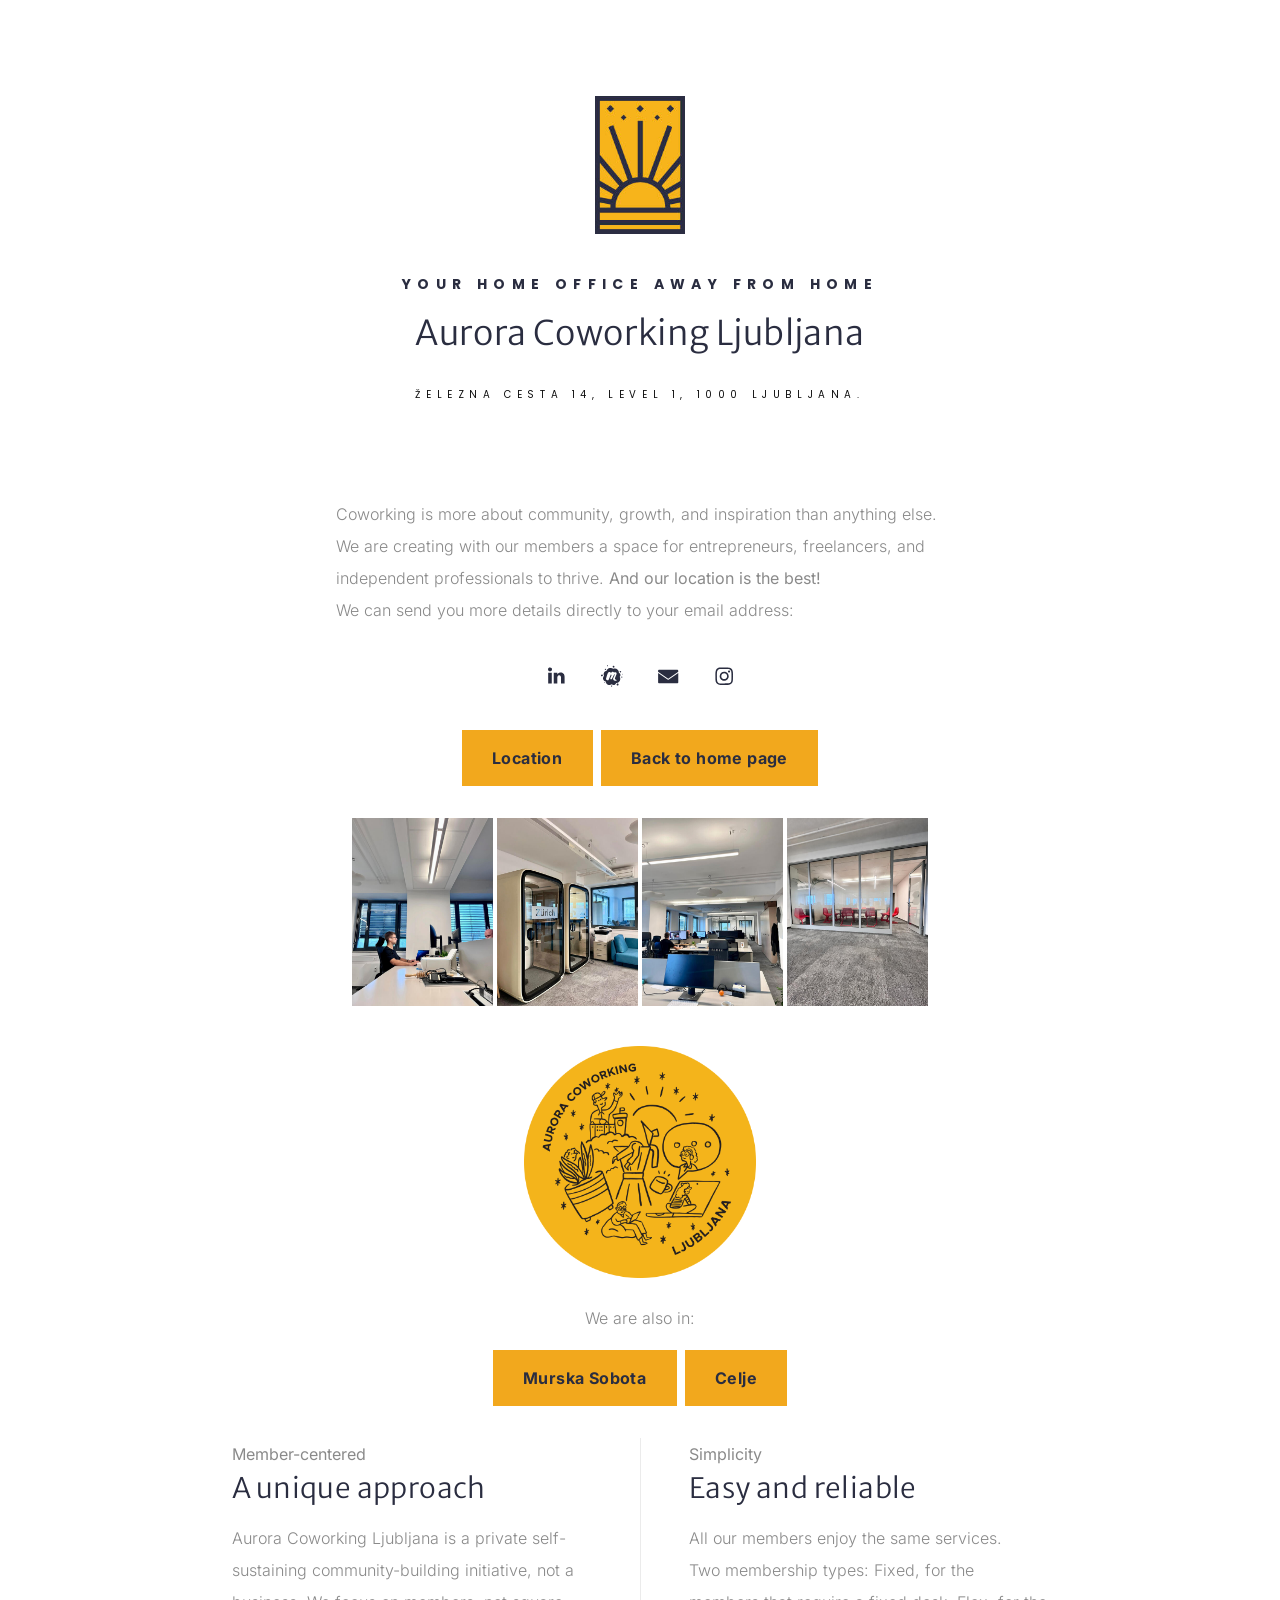
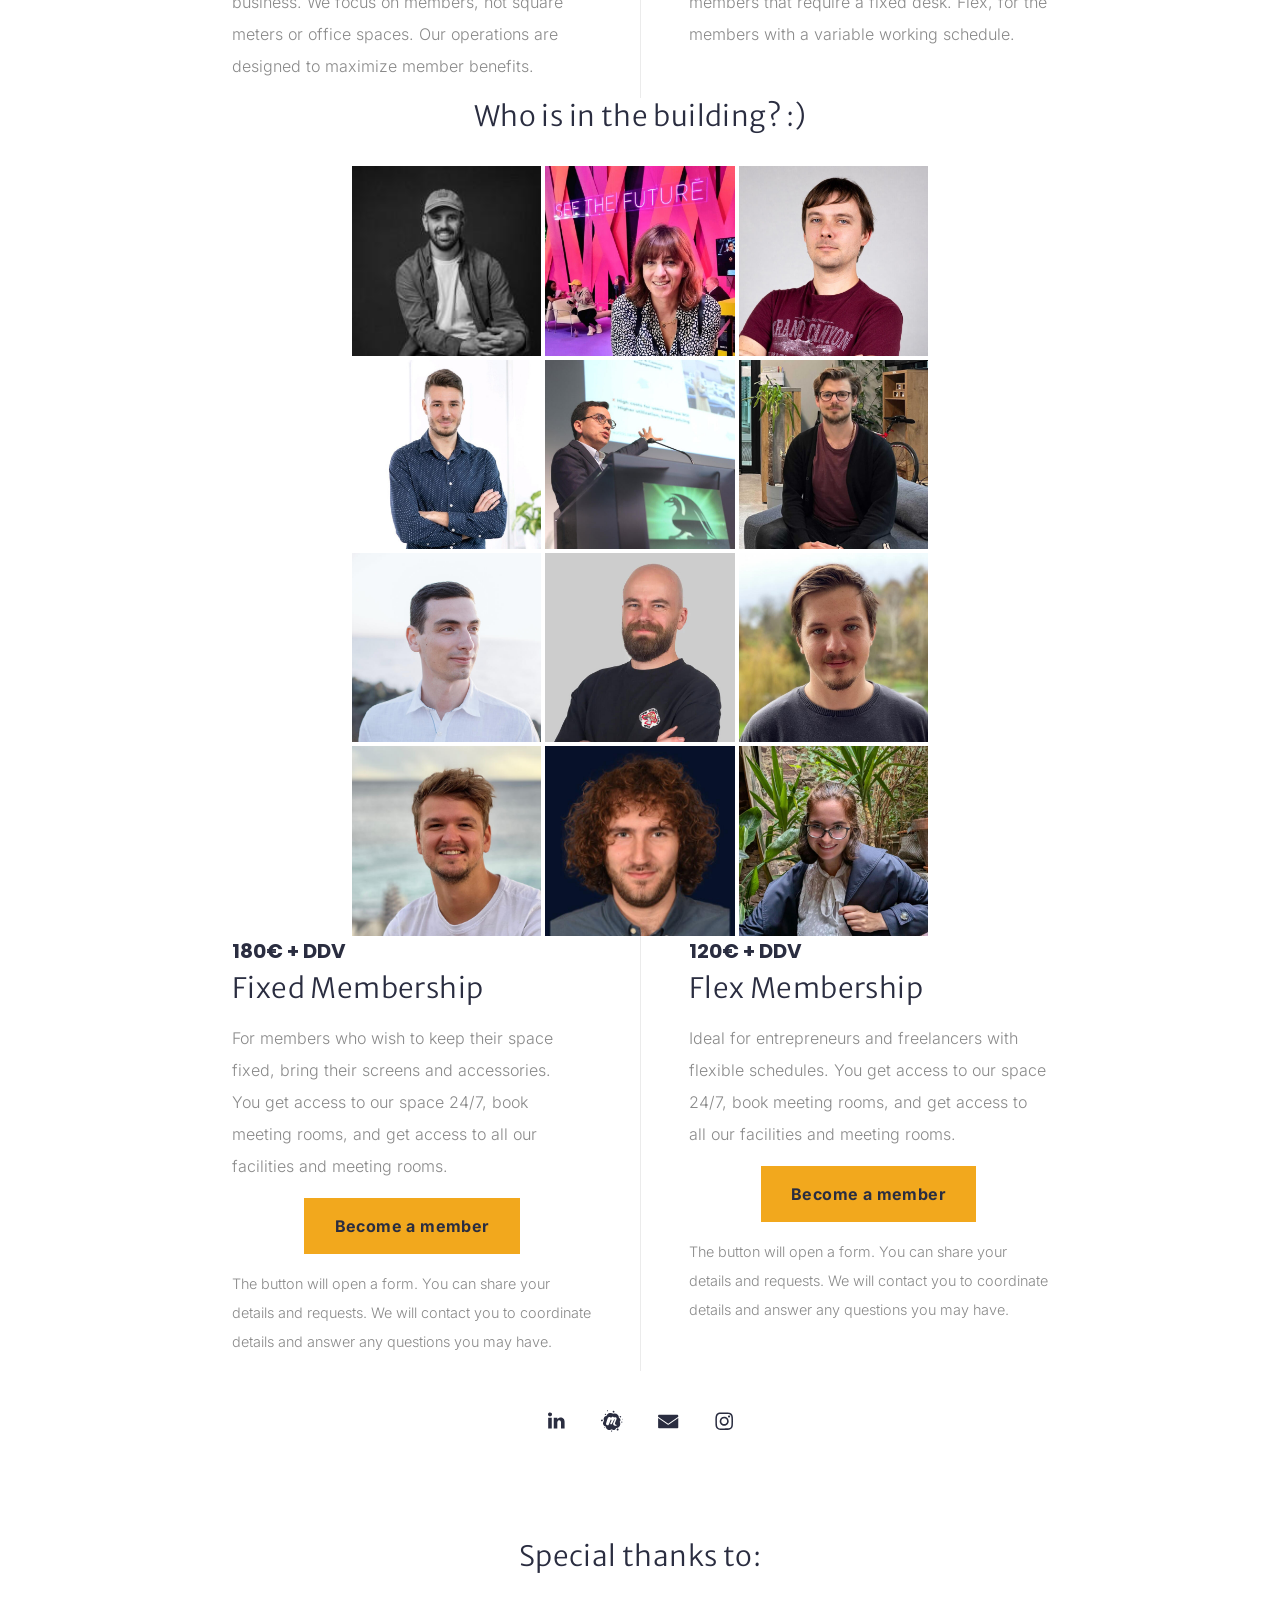
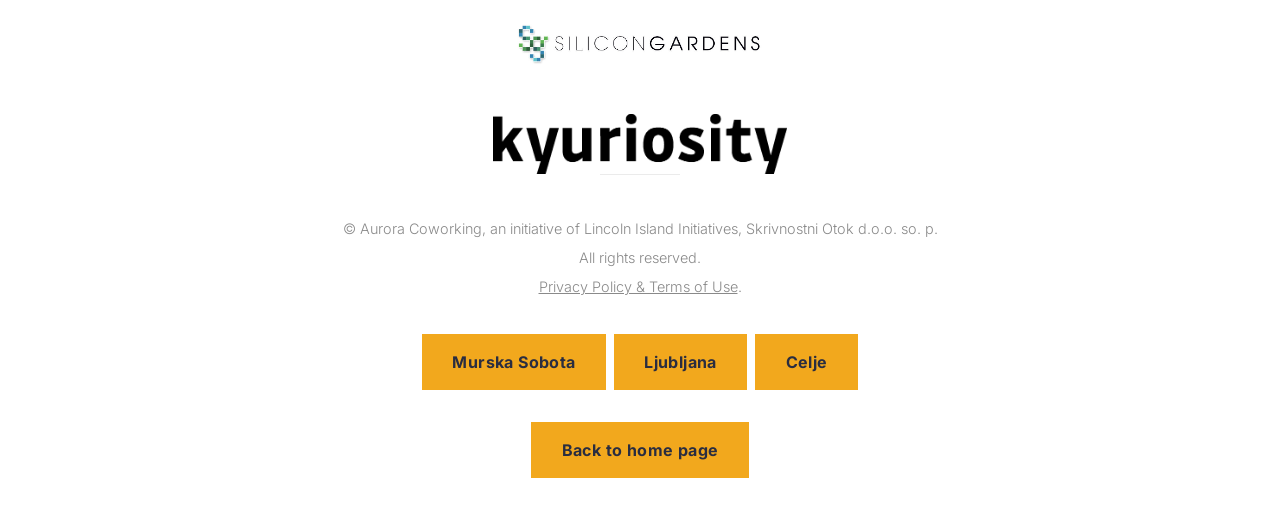
==== index.html @ 8564194c "Rebuild Aurora Coworking Ljubljana site from the Carrd export Plain HTML/CSS with self-hosted fonts " ====
<!DOCTYPE html>
<html lang="en">
<head>
<meta charset="utf-8">
<meta name="viewport" content="width=device-width,initial-scale=1">
<meta name="color-scheme" content="light only">
<title>Aurora Coworking Ljubljana</title>
<meta name="description" content="Aurora Coworking Ljubljana - Coworking Space in Ljubljana, Slovenia. Close to the bus and train stations.">
<link rel="canonical" href="https://lj.auroracoworking.com/">
<meta property="og:type" content="website">
<meta property="og:url" content="https://lj.auroracoworking.com/">
<meta property="og:title" content="Aurora Coworking Ljubljana">
<meta property="og:description" content="Coworking space in Ljubljana, Slovenia. Close to the bus and train stations.">
<meta property="og:image" content="https://lj.auroracoworking.com/assets/img/ljubljana-illustration.png">
<link rel="icon" href="/assets/img/aurora-logo.jpg">
<link rel="alternate" type="text/markdown" href="/index.md" title="This page as Markdown">
<link rel="preload" href="/assets/fonts/inter-latin-300-normal.woff2" as="font" type="font/woff2" crossorigin>
<link rel="stylesheet" href="/assets/style.css">
<script type="application/ld+json">
{
  "@context": "https://schema.org",
  "@type": "CoworkingSpace",
  "name": "Aurora Coworking Ljubljana",
  "url": "https://lj.auroracoworking.com/",
  "email": "info@auroracoworking.com",
  "image": "https://lj.auroracoworking.com/assets/img/space/space-3.jpg",
  "address": {
    "@type": "PostalAddress",
    "streetAddress": "Železna cesta 14, level 1",
    "postalCode": "1000",
    "addressLocality": "Ljubljana",
    "addressCountry": "SI"
  },
  "openingHours": "Mo-Su 00:00-23:59",
  "parentOrganization": { "@type": "Organization", "name": "Aurora Coworking", "url": "https://www.auroracoworking.com" },
  "sameAs": [
    "https://www.linkedin.com/company/98150111/",
    "https://www.meetup.com/aurora-coworking-ljubljana-events-4-incredipreneurs/",
    "https://www.instagram.com/auroracoworking"
  ]
}
</script>
<script>
  // The meeting-room calendars used to live at /#ljmeetingrooms on Carrd. Keep old links and QR codes working.
  if (location.hash.toLowerCase() === "#ljmeetingrooms") location.replace("/meeting-rooms/");
</script>
</head>
<body id="top">

<header class="hero wrap">
  <a href="https://www.auroracoworking.com"><img class="logo" src="/assets/img/aurora-logo.jpg" alt="Aurora Coworking Logo" width="140" height="215"></a>
  <p class="eyebrow">Your home office away from home</p>
  <h1>Aurora Coworking Ljubljana</h1>
  <p class="address"><a href="https://maps.app.goo.gl/CS66RaU6LTbjLimk7">Železna cesta 14, level 1, 1000 Ljubljana.</a></p>
</header>

<main>

  <section class="wrap" style="padding-top:2rem">
    <div class="narrow">
      <p>Coworking is more about community, growth, and inspiration than anything else. We are creating with our members a space for entrepreneurs, freelancers, and independent professionals to thrive. <strong style="font-weight:400">And our location is the best!</strong><br>
      We can send you more details directly to your email address:</p>
    </div>
    <ul class="social" aria-label="Contact and social">
      <li><a href="https://www.linkedin.com/company/98150111/"><svg aria-hidden="true"><use href="/assets/icons.svg#linkedin"/></svg><span class="sr">LinkedIn</span></a></li>
      <li><a href="https://www.meetup.com/aurora-coworking-ljubljana-events-4-incredipreneurs/"><svg aria-hidden="true"><use href="/assets/icons.svg#meetup"/></svg><span class="sr">Meetup</span></a></li>
      <li><a href="mailto:info@auroracoworking.com"><svg aria-hidden="true"><use href="/assets/icons.svg#email"/></svg><span class="sr">Email</span></a></li>
      <li><a href="https://www.instagram.com/auroracoworking"><svg aria-hidden="true"><use href="/assets/icons.svg#instagram"/></svg><span class="sr">Instagram</span></a></li>
    </ul>
    <ul class="buttons">
      <li><a class="btn" href="https://maps.app.goo.gl/CS66RaU6LTbjLimk7">Location</a></li>
      <li><a class="btn" href="https://www.auroracoworking.com">Back to home page</a></li>
    </ul>
  </section>

  <section class="wrap center" aria-label="The space">
    <div class="space">
      <img src="/assets/img/space/space-1.jpg" alt="Aurora Coworking Ljubljana" width="540" height="720" loading="lazy">
      <img src="/assets/img/space/space-2.jpg" alt="Aurora Coworking Ljubljana" width="540" height="720" loading="lazy">
      <img src="/assets/img/space/space-3.jpg" alt="Aurora Coworking Ljubljana" width="540" height="720" loading="lazy">
      <img src="/assets/img/space/space-4.jpg" alt="Aurora Coworking Ljubljana" width="540" height="720" loading="lazy">
    </div>
    <img class="illustration" src="/assets/img/ljubljana-illustration.png" alt="Great illustration by Marko from Shape Labs." width="768" height="768" loading="lazy">
    <p style="margin-top:1.5rem">We are also in:</p>
    <ul class="buttons" style="margin-top:.5rem">
      <li><a class="btn" href="https://ms.auroracoworking.com">Murska Sobota</a></li>
      <li><a class="btn" href="https://ce.auroracoworking.com">Celje</a></li>
    </ul>
  </section>

  <section class="wrap">
    <div class="split">
      <div>
        <p class="kicker">Member-centered</p>
        <h2>A unique approach</h2>
        <p>Aurora Coworking Ljubljana is a private self-sustaining community-building initiative, not a business. We focus on members, not square meters or office spaces. Our operations are designed to maximize member benefits.</p>
      </div>
      <div>
        <p class="kicker">Simplicity</p>
        <h2>Easy and reliable</h2>
        <p>All our members enjoy the same services.<br>
        Two membership types: Fixed, for the members that require a fixed desk. Flex, for the members with a variable working schedule.</p>
      </div>
    </div>
  </section>

  <section class="wrap center" id="members">
    <h2>Who is in the building? :)</h2>
    <ul class="members">
      <li><a href="https://www.linkedin.com/in/markobalazic/"><img src="/assets/img/members/marko-balazic.jpg" alt="Marko Balažic" loading="lazy"><span>Marko Balažic</span></a></li>
      <li><a href="https://www.linkedin.com/in/zorica-velkovska-33494863/"><img src="/assets/img/members/zorica-velkovska.jpg" alt="Zorica Velkovska" loading="lazy"><span>Zorica Velkovska</span></a></li>
      <li><a href="https://www.linkedin.com/in/bostjan-cigan/"><img src="/assets/img/members/bostjan-cigan.jpg" alt="Boštjan Cigan" loading="lazy"><span>Boštjan Cigan</span></a></li>
      <li><a href="https://www.linkedin.com/in/jan-pristovnik-305342186/"><img src="/assets/img/members/jan-pristovnik.jpg" alt="Jan Pristovnik" loading="lazy"><span>Jan Pristovnik</span></a></li>
      <li><a href="https://www.linkedin.com/in/mauriciosardi/"><img src="/assets/img/members/mauricio-sardi.jpg" alt="Mauricio Sardi" loading="lazy"><span>Mauricio Sardi</span></a></li>
      <li><a href="https://www.linkedin.com/in/manuel-wedra-330a28b9/"><img src="/assets/img/members/manuel-wedra.jpg" alt="Manuel Wedra" loading="lazy"><span>Manuel Wedra</span></a></li>
      <li><a href="https://specialtykava.si/"><img src="/assets/img/members/andrew-stetsenko.jpg" alt="Andrew Stetsenko" loading="lazy"><span>Andrew Stetsenko</span></a></li>
      <li><a href="https://www.linkedin.com/in/jani-nedeljko/"><img src="/assets/img/members/jani-nedeljko.jpg" alt="Jani Nedeljko" loading="lazy"><span>Jani Nedeljko</span></a></li>
      <li><a href="https://otiv.dev/"><img src="/assets/img/members/vito-meznaric.jpg" alt="Vito Meznaric" loading="lazy"><span>Vito Meznaric</span></a></li>
      <li><a href="https://www.linkedin.com/in/rok-susnik/"><img src="/assets/img/members/rok-susnik.jpg" alt="Rok Sušnik" loading="lazy"><span>Rok Sušnik</span></a></li>
      <li><a href="https://www.linkedin.com/in/daniloprelevikj/"><img src="/assets/img/members/danilo-prelevikj.jpg" alt="Danilo Prelevikj" loading="lazy"><span>Danilo Prelevikj</span></a></li>
      <li><a href="https://www.linkedin.com/in/maria-eltsova/"><img src="/assets/img/members/maria-eltsova.jpg" alt="Maria Eltsova" loading="lazy"><span>Maria Eltsova</span></a></li>
    </ul>
  </section>

  <section class="wrap" id="membership">
    <div class="split">
      <div>
        <p class="price">180€ + DDV</p>
        <h2>Fixed Membership</h2>
        <p>For members who wish to keep their space fixed, bring their screens and accessories.<br>
        You get access to our space 24/7, book meeting rooms, and get access to all our facilities and meeting rooms.</p>
        <p class="center"><a class="btn" href="https://forms.office.com/e/ndv7CxrEqY">Become a member</a></p>
        <p class="note">The button will open a form. You can share your details and requests. We will contact you to coordinate details and answer any questions you may have.</p>
      </div>
      <div>
        <p class="price">120€ + DDV</p>
        <h2>Flex Membership</h2>
        <p>Ideal for entrepreneurs and freelancers with flexible schedules. You get access to our space 24/7, book meeting rooms, and get access to all our facilities and meeting rooms.</p>
        <p class="center"><a class="btn" href="https://forms.office.com/e/ndv7CxrEqY">Become a member</a></p>
        <p class="note">The button will open a form. You can share your details and requests. We will contact you to coordinate details and answer any questions you may have.</p>
      </div>
    </div>
    <ul class="social" aria-label="Contact and social">
      <li><a href="https://www.linkedin.com/company/98150111/"><svg aria-hidden="true"><use href="/assets/icons.svg#linkedin"/></svg><span class="sr">LinkedIn</span></a></li>
      <li><a href="https://www.meetup.com/aurora-coworking-ljubljana-events-4-incredipreneurs/"><svg aria-hidden="true"><use href="/assets/icons.svg#meetup"/></svg><span class="sr">Meetup</span></a></li>
      <li><a href="mailto:info@auroracoworking.com"><svg aria-hidden="true"><use href="/assets/icons.svg#email"/></svg><span class="sr">Email</span></a></li>
      <li><a href="https://www.instagram.com/auroracoworking"><svg aria-hidden="true"><use href="/assets/icons.svg#instagram"/></svg><span class="sr">Instagram</span></a></li>
    </ul>
  </section>

  <section class="wrap center" style="padding-top:6rem">
    <h2>Special thanks to:</h2>
    <div class="partners" style="margin-top:2.5rem">
      <a href="https://silicongardens.com" title="SiliconGardens"><img src="/assets/img/partners/silicongardens.jpg" alt="SIliconGardens - Aurora Coworking Ljubljana" width="1003" height="227" loading="lazy"></a>
      <a href="https://kyuriosity.com" title="Kyuriosity Ventures"><img src="/assets/img/partners/kyuriosity.png" alt="Kyuriosity Ventures - Aurora Coworking Ljubljana" width="1360" height="277" loading="lazy"></a>
    </div>
  </section>

</main>

<footer class="wrap">
  <hr>
  <p class="narrow">© Aurora Coworking, an initiative of Lincoln Island Initiatives, Skrivnostni Otok d.o.o. so. p. All rights reserved.<br>
  <a href="https://lincolnisland.com/#terms">Privacy Policy &amp; Terms of Use</a>.</p>
  <ul class="buttons">
    <li><a class="btn" href="https://ms.auroracoworking.com">Murska Sobota</a></li>
    <li><a class="btn" href="https://lj.auroracoworking.com">Ljubljana</a></li>
    <li><a class="btn" href="https://ce.auroracoworking.com">Celje</a></li>
  </ul>
  <ul class="buttons" style="margin-top:0">
    <li><a class="btn" href="https://www.auroracoworking.com">Back to home page</a></li>
  </ul>
</footer>

</body>
</html>
---- assets/style.css ----
/* Aurora Coworking Ljubljana
   Plain CSS, no build step. Colours and fonts carried over from the Carrd version. */

@font-face { font-family: "Inter"; font-weight: 300; font-display: swap; src: url("fonts/inter-latin-300-normal.woff2") format("woff2"); unicode-range: U+0000-00FF, U+0131, U+0152-0153, U+02BB-02BC, U+02C6, U+02DA, U+02DC, U+2000-206F, U+20AC, U+2122, U+2191, U+2193, U+2212, U+2215, U+FEFF, U+FFFD; }
@font-face { font-family: "Inter"; font-weight: 300; font-display: swap; src: url("fonts/inter-latin-ext-300-normal.woff2") format("woff2"); unicode-range: U+0100-02AF, U+0304, U+0308, U+0329, U+1E00-1E9F, U+1EF2-1EFF, U+2020, U+20A0-20AB, U+20AD-20C0, U+2113, U+2C60-2C7F, U+A720-A7FF; }
@font-face { font-family: "Inter"; font-weight: 400; font-display: swap; src: url("fonts/inter-latin-400-normal.woff2") format("woff2"); unicode-range: U+0000-00FF, U+0131, U+0152-0153, U+02BB-02BC, U+02C6, U+02DA, U+02DC, U+2000-206F, U+20AC, U+2122, U+2191, U+2193, U+2212, U+2215, U+FEFF, U+FFFD; }
@font-face { font-family: "Inter"; font-weight: 400; font-display: swap; src: url("fonts/inter-latin-ext-400-normal.woff2") format("woff2"); unicode-range: U+0100-02AF, U+0304, U+0308, U+0329, U+1E00-1E9F, U+1EF2-1EFF, U+2020, U+20A0-20AB, U+20AD-20C0, U+2113, U+2C60-2C7F, U+A720-A7FF; }
@font-face { font-family: "Inter"; font-weight: 700; font-display: swap; src: url("fonts/inter-latin-700-normal.woff2") format("woff2"); unicode-range: U+0000-00FF, U+0131, U+0152-0153, U+02BB-02BC, U+02C6, U+02DA, U+02DC, U+2000-206F, U+20AC, U+2122, U+2191, U+2193, U+2212, U+2215, U+FEFF, U+FFFD; }
@font-face { font-family: "Inter"; font-weight: 700; font-display: swap; src: url("fonts/inter-latin-ext-700-normal.woff2") format("woff2"); unicode-range: U+0100-02AF, U+0304, U+0308, U+0329, U+1E00-1E9F, U+1EF2-1EFF, U+2020, U+20A0-20AB, U+20AD-20C0, U+2113, U+2C60-2C7F, U+A720-A7FF; }
@font-face { font-family: "Poppins"; font-weight: 400; font-display: swap; src: url("fonts/poppins-latin-400-normal.woff2") format("woff2"); unicode-range: U+0000-00FF, U+0131, U+0152-0153, U+02BB-02BC, U+02C6, U+02DA, U+02DC, U+2000-206F, U+20AC, U+2122, U+2191, U+2193, U+2212, U+2215, U+FEFF, U+FFFD; }
@font-face { font-family: "Poppins"; font-weight: 400; font-display: swap; src: url("fonts/poppins-latin-ext-400-normal.woff2") format("woff2"); unicode-range: U+0100-02AF, U+0304, U+0308, U+0329, U+1E00-1E9F, U+1EF2-1EFF, U+2020, U+20A0-20AB, U+20AD-20C0, U+2113, U+2C60-2C7F, U+A720-A7FF; }
@font-face { font-family: "Poppins"; font-weight: 700; font-display: swap; src: url("fonts/poppins-latin-700-normal.woff2") format("woff2"); unicode-range: U+0000-00FF, U+0131, U+0152-0153, U+02BB-02BC, U+02C6, U+02DA, U+02DC, U+2000-206F, U+20AC, U+2122, U+2191, U+2193, U+2212, U+2215, U+FEFF, U+FFFD; }
@font-face { font-family: "Poppins"; font-weight: 700; font-display: swap; src: url("fonts/poppins-latin-ext-700-normal.woff2") format("woff2"); unicode-range: U+0100-02AF, U+0304, U+0308, U+0329, U+1E00-1E9F, U+1EF2-1EFF, U+2020, U+20A0-20AB, U+20AD-20C0, U+2113, U+2C60-2C7F, U+A720-A7FF; }
@font-face { font-family: "Merriweather Sans"; font-weight: 300; font-display: swap; src: url("fonts/merriweather-sans-latin-300-normal.woff2") format("woff2"); unicode-range: U+0000-00FF, U+0131, U+0152-0153, U+02BB-02BC, U+02C6, U+02DA, U+02DC, U+2000-206F, U+20AC, U+2122, U+2191, U+2193, U+2212, U+2215, U+FEFF, U+FFFD; }
@font-face { font-family: "Merriweather Sans"; font-weight: 300; font-display: swap; src: url("fonts/merriweather-sans-latin-ext-300-normal.woff2") format("woff2"); unicode-range: U+0100-02AF, U+0304, U+0308, U+0329, U+1E00-1E9F, U+1EF2-1EFF, U+2020, U+20A0-20AB, U+20AD-20C0, U+2113, U+2C60-2C7F, U+A720-A7FF; }

:root {
  --ink: #2A2D40;      /* navy from the logo: headings, button text */
  --gold: #F2A81D;     /* Aurora yellow: buttons */
  --muted: #8A8A8A;    /* body text (Carrd used #A1A1A1; slightly darker for readability) */
  --line: #EBEBEB;
  --bg: #FFFFFF;
  --wrap: 60rem;
  color-scheme: light only;
}

*, *::before, *::after { box-sizing: border-box; }
html { scroll-behavior: smooth; }
body {
  margin: 0;
  background: var(--bg);
  color: var(--muted);
  font: 300 1rem/2 "Inter", system-ui, sans-serif;
  -webkit-text-size-adjust: none;
}
img { max-width: 100%; height: auto; display: block; }
a { color: inherit; }

.wrap { max-width: var(--wrap); margin: 0 auto; padding: 0 1.5rem; }
.narrow { max-width: 38rem; margin-left: auto; margin-right: auto; }
.center { text-align: center; }
section { padding: 4.5rem 0; }

/* Type */
.eyebrow {
  font: 700 0.875rem/1.5 "Poppins", sans-serif;
  letter-spacing: 0.4rem;
  text-transform: uppercase;
  color: var(--ink);
  margin: 2.5rem 0 1rem;
}
.kicker { font-weight: 400; color: var(--muted); margin: 0; }
h1, h2 {
  font-family: "Merriweather Sans", sans-serif;
  font-weight: 300;
  letter-spacing: 0.025rem;
  color: var(--ink);
  line-height: 1.3;
  margin: 0 0 1rem;
}
h1 { font-size: 2.125rem; }
h2 { font-size: 1.75rem; }
.address {
  font: 400 0.625rem/1.5 "Poppins", sans-serif;
  letter-spacing: 0.35rem;
  text-transform: uppercase;
  color: #0D0D0D;
  margin: 2rem 0 0;
}
.address a { text-decoration: none; }
.price { font: 700 1.25rem/1.5 "Poppins", sans-serif; color: var(--ink); margin: 0 0 .25rem; }
.note { font-size: .9rem; }

/* Header */
.hero { padding: 6rem 0 3rem; text-align: center; }
.logo { width: 90px; margin: 0 auto; }

/* Buttons */
.buttons { display: flex; flex-wrap: wrap; gap: .5rem; justify-content: center; list-style: none; padding: 0; margin: 2rem 0; }
.btn {
  display: inline-block;
  background: var(--gold);
  color: var(--ink);
  font: 700 1rem/1 "Inter", sans-serif;
  letter-spacing: 0.025rem;
  text-decoration: none;
  padding: 1.25rem 1.9rem;
  transition: filter .15s;
}
.btn:hover, .btn:focus-visible { filter: brightness(1.08); }

/* Icon links (LinkedIn, Meetup, email, Instagram) */
.social { display: flex; gap: 1.25rem; justify-content: center; list-style: none; padding: 0; margin: 2rem 0 0; }
.social a { display: inline-flex; width: 2.25rem; height: 2.25rem; align-items: center; justify-content: center; color: var(--ink); }
.social svg { width: 1.4rem; height: 1.4rem; fill: currentColor; }
.sr { position: absolute; width: 1px; height: 1px; overflow: hidden; clip: rect(0 0 0 0); white-space: nowrap; }

/* Galleries */
.space { display: grid; grid-template-columns: repeat(4, 1fr); gap: 4px; max-width: 36rem; margin: 0 auto; }
.space img { aspect-ratio: 3 / 4; object-fit: cover; width: 100%; }
.illustration { width: 232px; margin: 2.5rem auto 0; }

.members { display: grid; grid-template-columns: repeat(3, 1fr); gap: 4px; max-width: 36rem; margin: 2rem auto 0; list-style: none; padding: 0; }
.members a { display: block; position: relative; text-decoration: none; }
.members img { aspect-ratio: 1; object-fit: cover; width: 100%; }
.members span {
  position: absolute; left: 0; right: 0; bottom: 0;
  background: rgba(42, 45, 64, .8); color: #fff;
  font-size: .75rem; line-height: 1.4; padding: .4rem .6rem;
  opacity: 0; transition: opacity .15s;
}
.members a:hover span, .members a:focus-visible span { opacity: 1; }
@media (hover: none) { .members span { opacity: 1; } }

/* Two-column blocks with a divider, as on the Carrd page */
.split { display: grid; grid-template-columns: 1fr 1fr; }
.split > div { padding: 0 3rem; }
.split > div + div { border-left: 1px solid var(--line); }

.partners { display: grid; gap: 2.5rem; justify-items: center; }
.partners img { max-height: 60px; width: auto; }

/* Meeting rooms page */
.rooms-nav { font-size: .95rem; }
.room { padding: 3rem 0; border-top: 1px solid var(--line); }
.room iframe { width: 100%; height: 600px; border: 1px solid var(--line); }

/* Footer */
footer { padding: 3rem 0 4rem; text-align: center; font-size: .9rem; }
footer hr { width: 5rem; border: 0; border-top: 1px solid var(--line); margin: 0 auto 2.5rem; }

@media (max-width: 720px) {
  section { padding: 3rem 0; }
  .split { grid-template-columns: 1fr; gap: 2.5rem; }
  .split > div { padding: 0; }
  .split > div + div { border-left: 0; border-top: 1px solid var(--line); padding-top: 2.5rem; }
  .space { grid-template-columns: repeat(2, 1fr); }
  .eyebrow { letter-spacing: 0.25rem; }
}
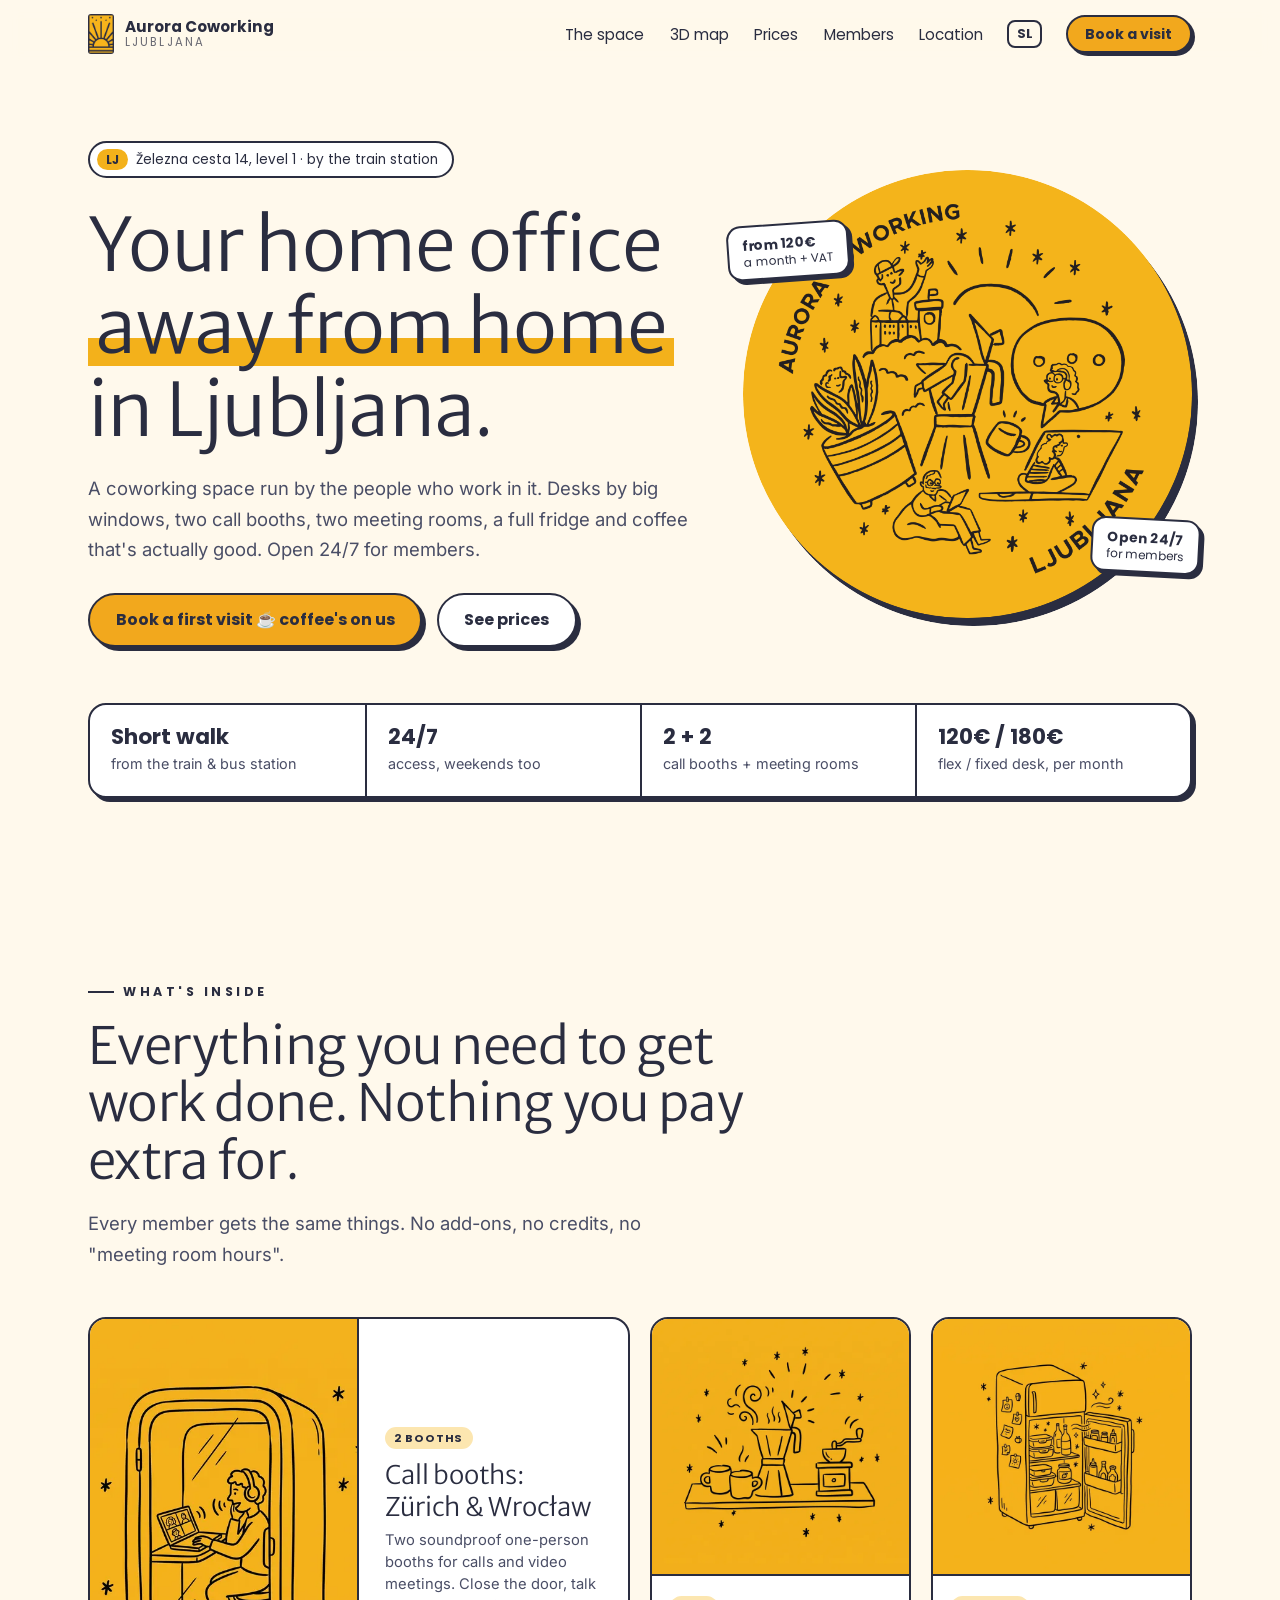
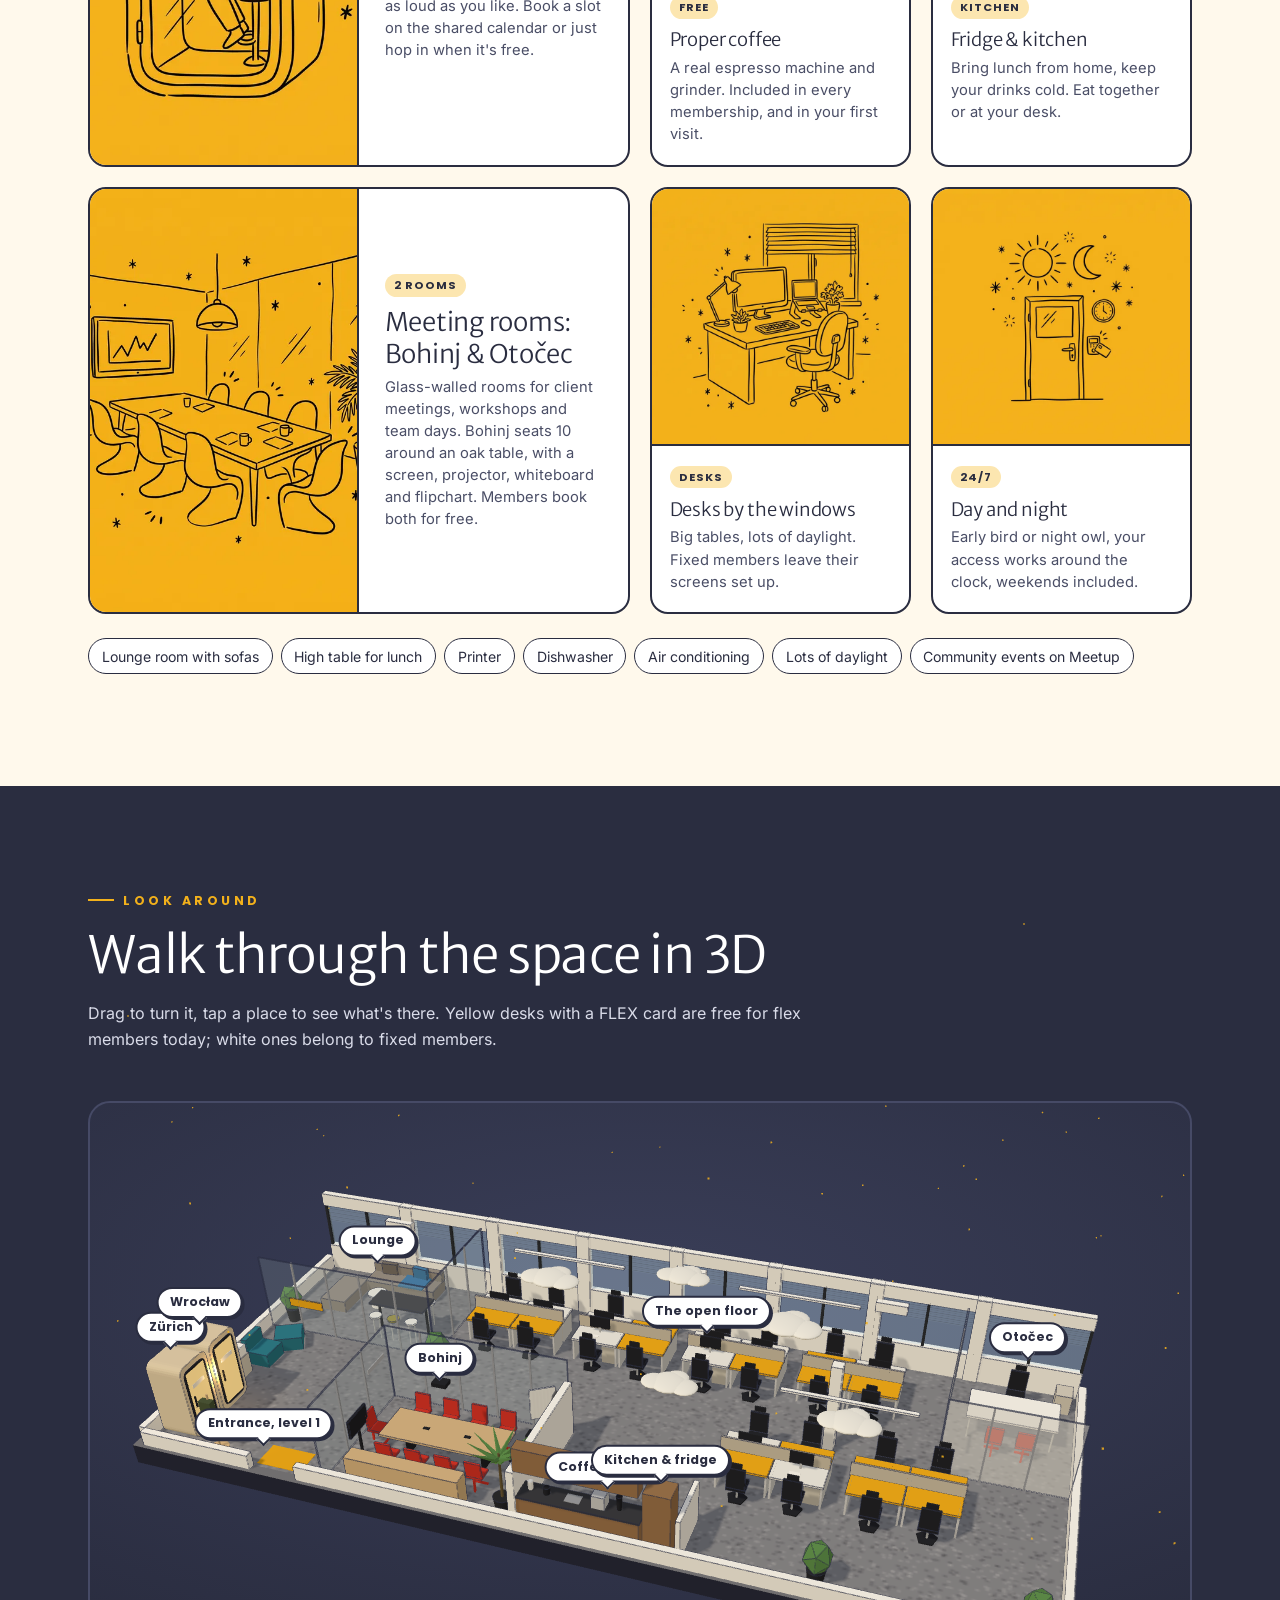
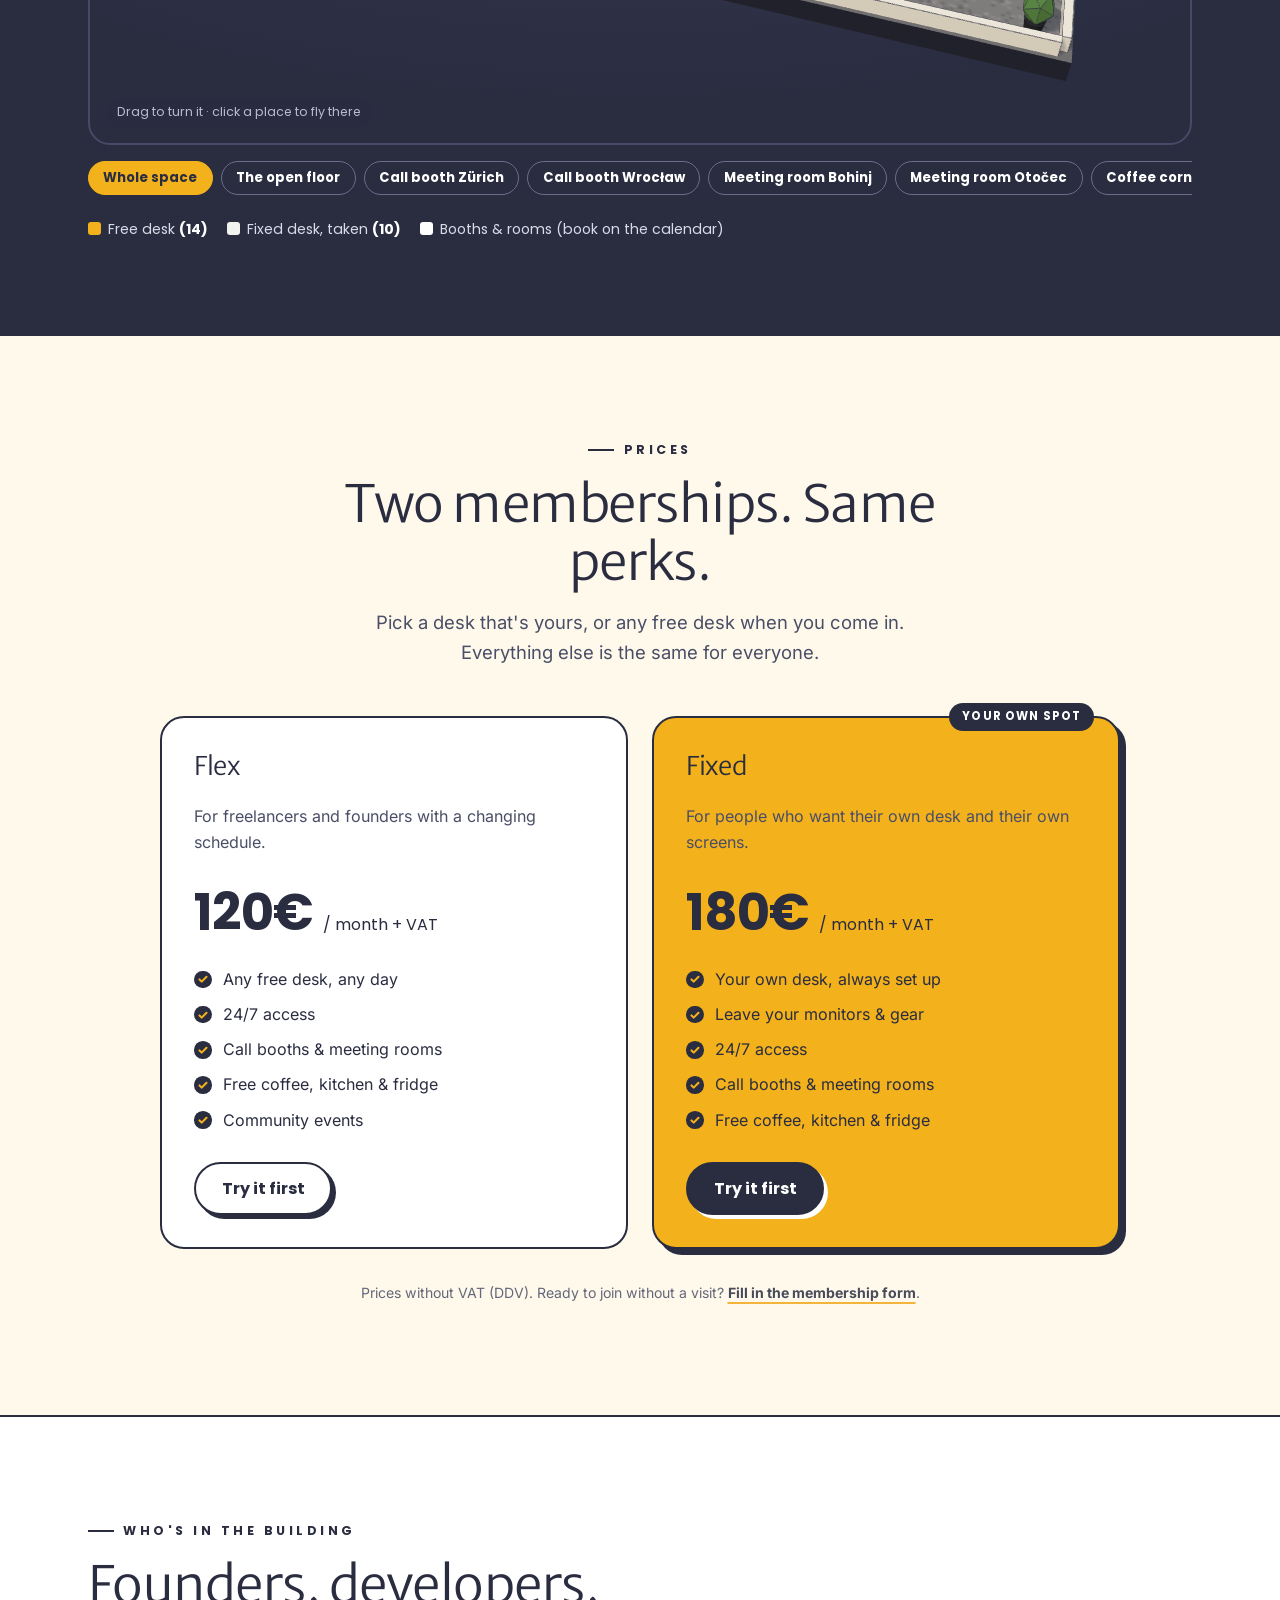
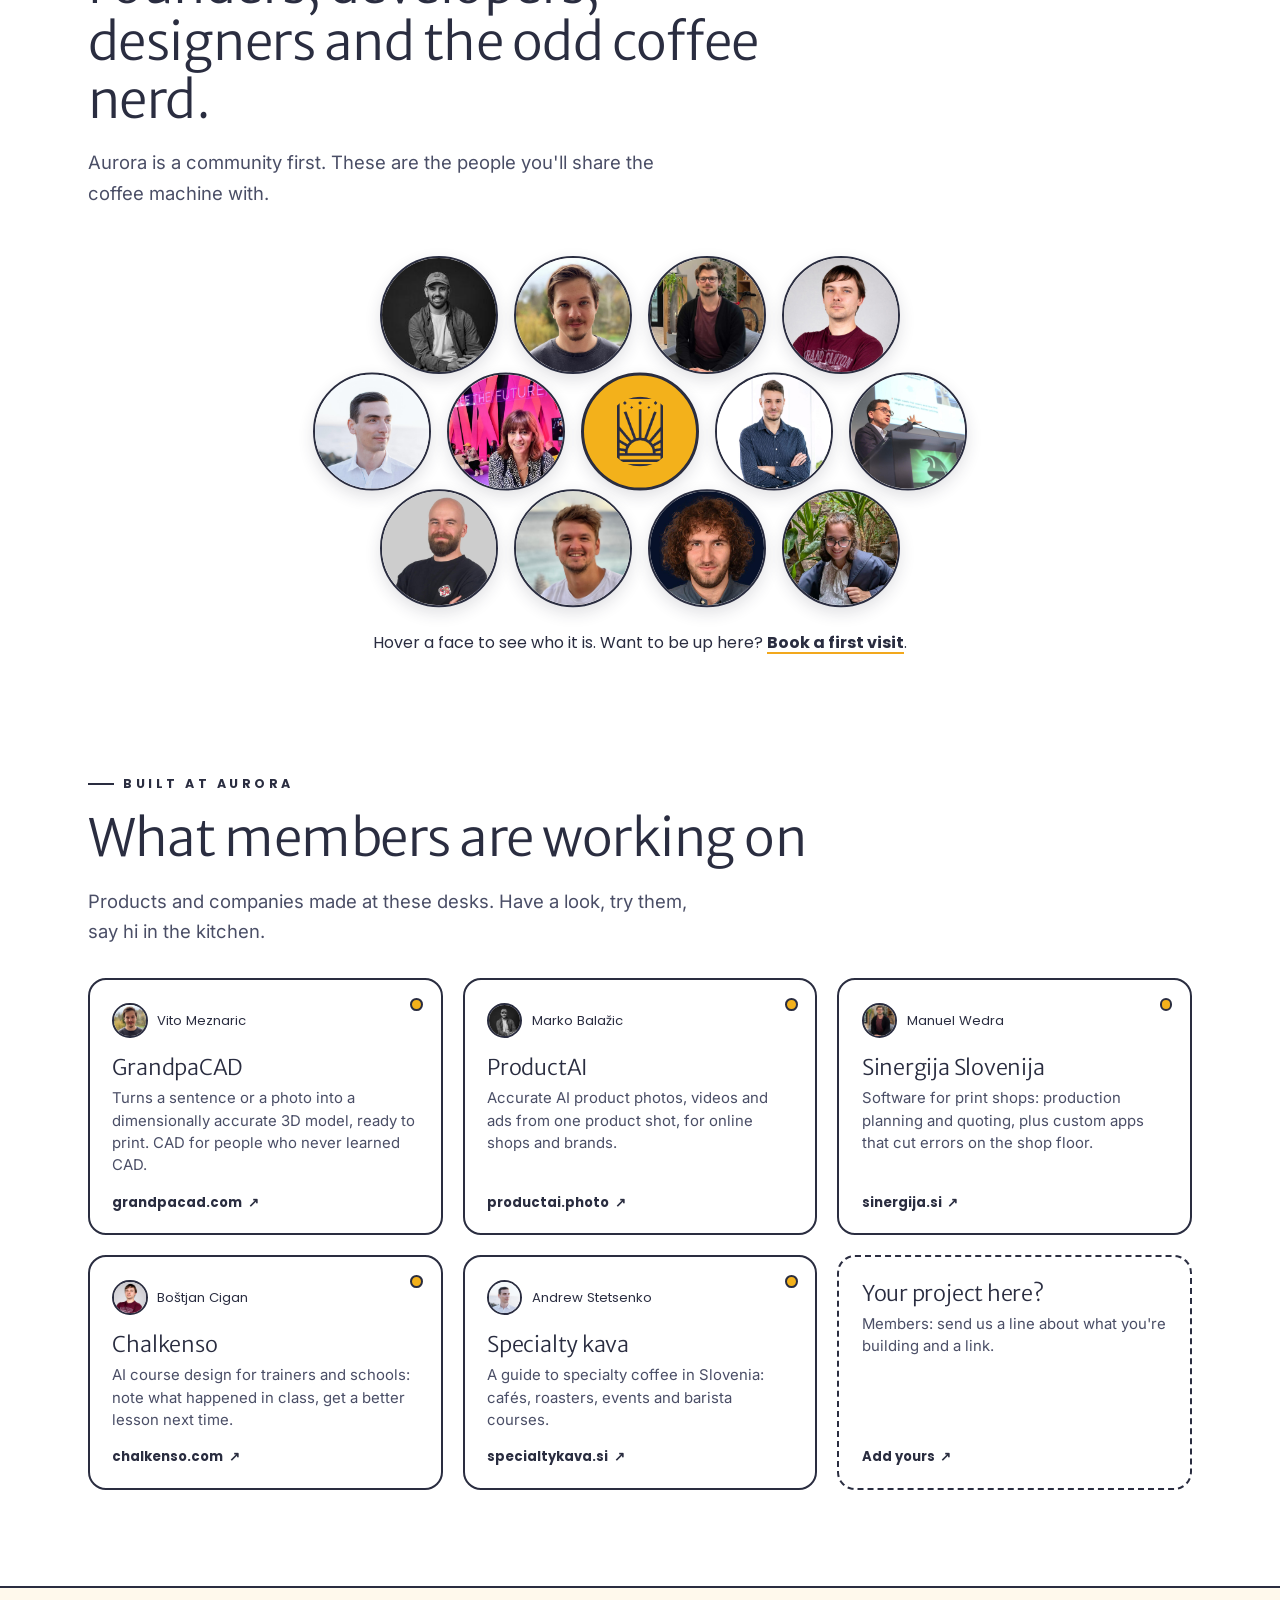
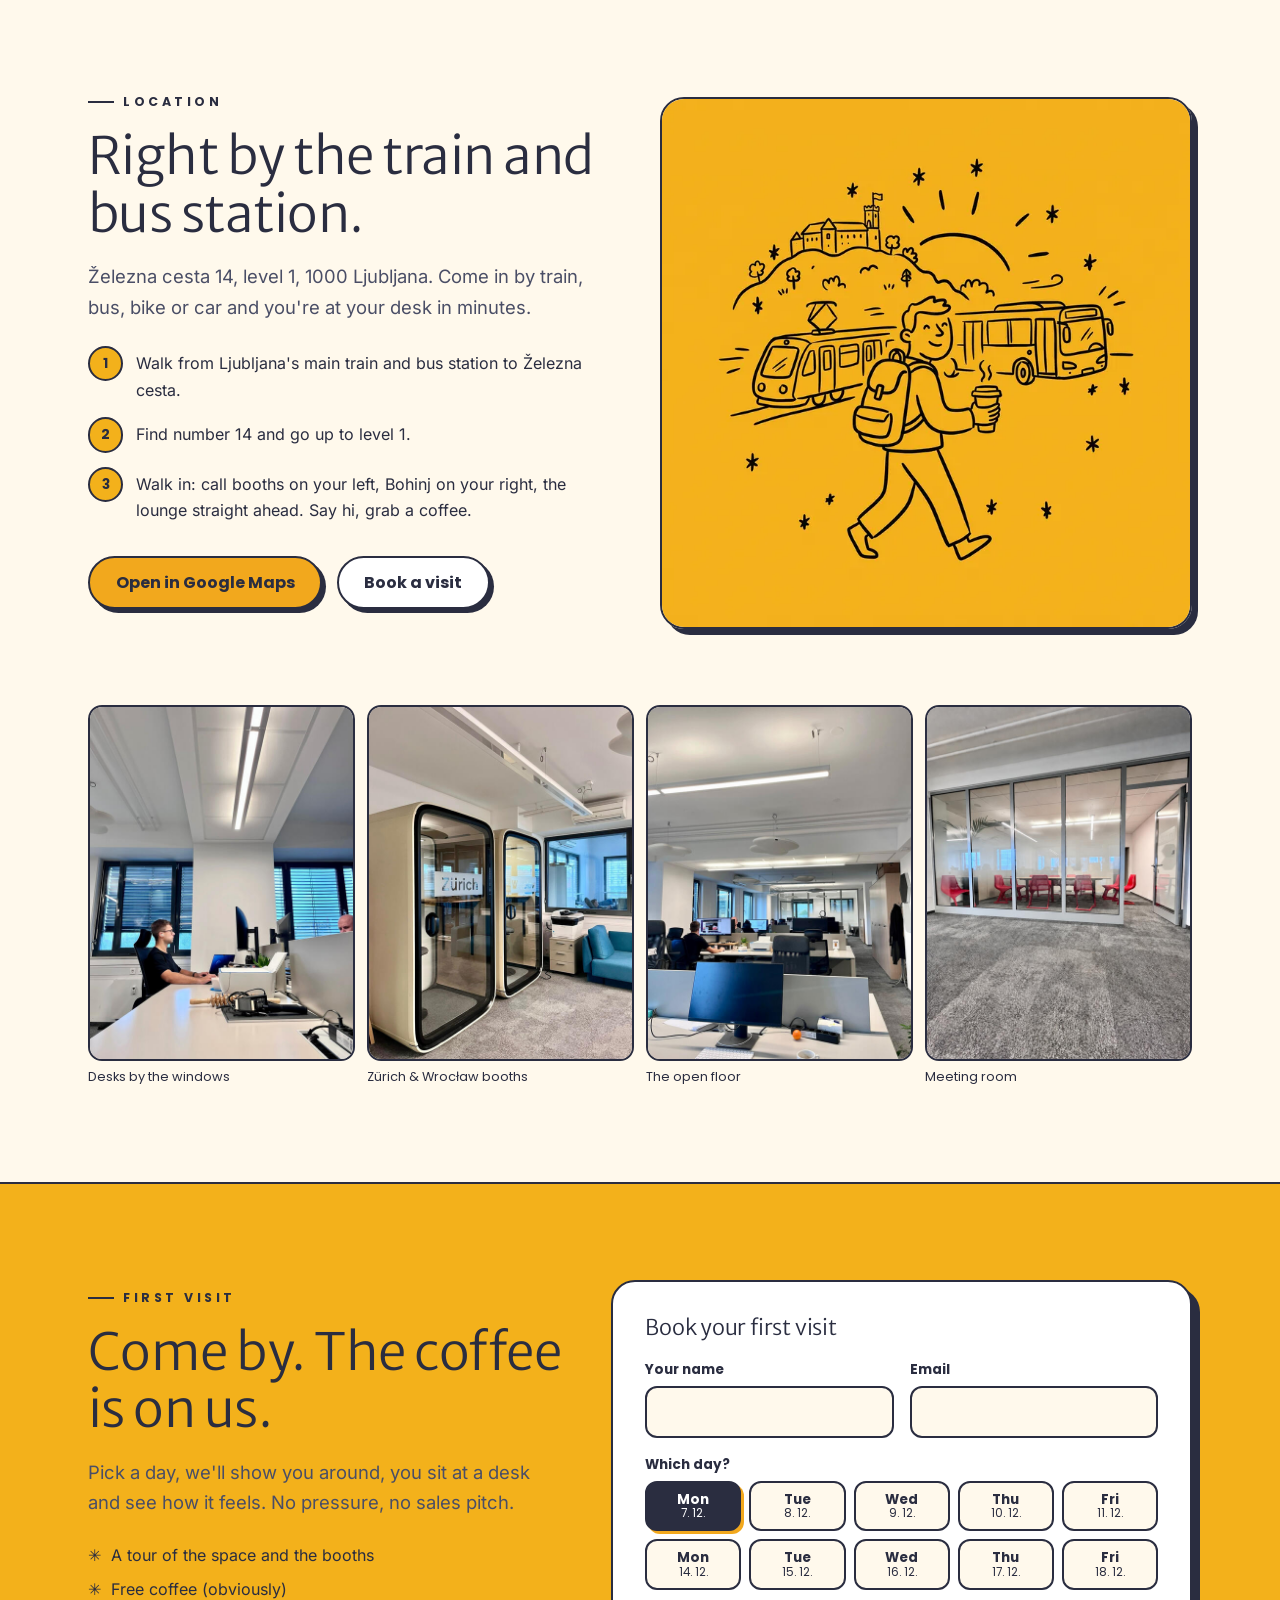
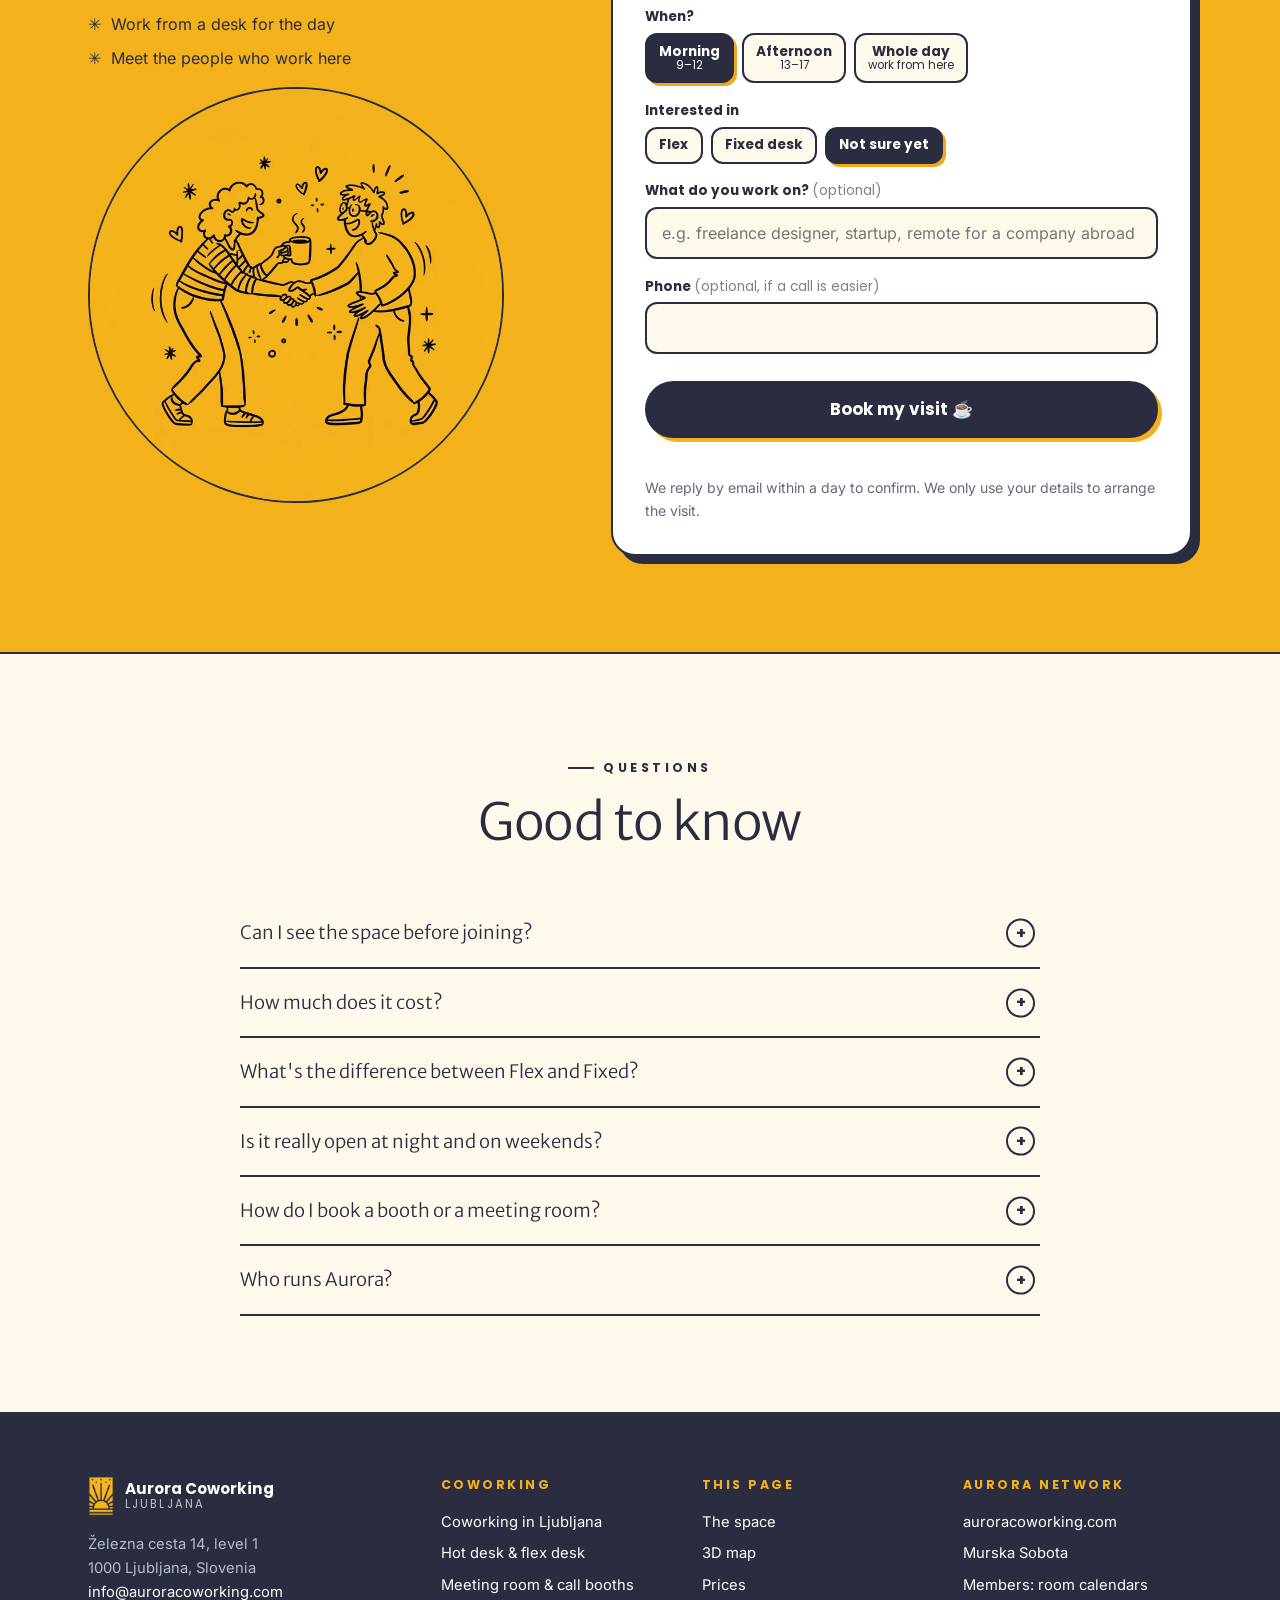
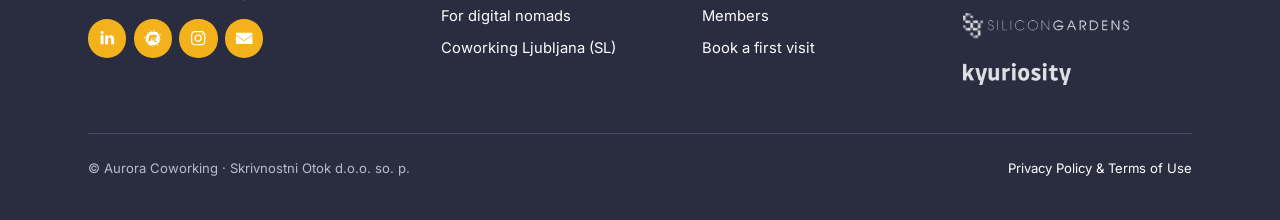
==== commit 404a9075: "New Aurora Ljubljana site: 3D space map, first-visit form, SEO pages - Home rebuilt on-brand: amenit" ====
--- a/index.html
+++ b/index.html
@@ -1,176 +1,479 @@
 <!DOCTYPE html>
-<html lang="en">
+<html lang="en" class="no-js">
 <head>
 <meta charset="utf-8">
 <meta name="viewport" content="width=device-width,initial-scale=1">
 <meta name="color-scheme" content="light only">
-<title>Aurora Coworking Ljubljana</title>
-<meta name="description" content="Aurora Coworking Ljubljana - Coworking Space in Ljubljana, Slovenia. Close to the bus and train stations.">
+<meta name="theme-color" content="#FFF9EC">
+<title>Coworking Ljubljana · Aurora Coworking, Železna cesta 14</title>
+<meta name="description" content="Member-run coworking space in Ljubljana, a short walk from the train and bus station. 24/7 access, two call booths, two meeting rooms, free coffee. Flex 120€, fixed desk 180€ a month. First visit and coffee are on us.">
 <link rel="canonical" href="https://lj.auroracoworking.com/">
+<link rel="alternate" hreflang="en" href="https://lj.auroracoworking.com/">
+<link rel="alternate" hreflang="sl" href="https://lj.auroracoworking.com/sl/">
 <meta property="og:type" content="website">
 <meta property="og:url" content="https://lj.auroracoworking.com/">
 <meta property="og:title" content="Aurora Coworking Ljubljana">
-<meta property="og:description" content="Coworking space in Ljubljana, Slovenia. Close to the bus and train stations.">
+<meta property="og:description" content="Member-run coworking next to Ljubljana's train and bus station. 24/7, call booths, meeting rooms, free coffee. Come for a first visit, coffee's on us.">
 <meta property="og:image" content="https://lj.auroracoworking.com/assets/img/ljubljana-illustration.png">
 <link rel="icon" href="/assets/img/aurora-logo.jpg">
 <link rel="alternate" type="text/markdown" href="/index.md" title="This page as Markdown">
-<link rel="preload" href="/assets/fonts/inter-latin-300-normal.woff2" as="font" type="font/woff2" crossorigin>
+<link rel="preload" href="/assets/fonts/inter-latin-400-normal.woff2" as="font" type="font/woff2" crossorigin>
+<link rel="preload" href="/assets/fonts/merriweather-sans-latin-300-normal.woff2" as="font" type="font/woff2" crossorigin>
 <link rel="stylesheet" href="/assets/style.css">
+<script>document.documentElement.classList.remove("no-js");
+  // The meeting-room calendars used to live at /#ljmeetingrooms on Carrd. Keep old links and QR codes working.
+  if (location.hash.toLowerCase() === "#ljmeetingrooms") location.replace("/meeting-rooms/");
+</script>
 <script type="application/ld+json">
 {
   "@context": "https://schema.org",
-  "@type": "CoworkingSpace",
-  "name": "Aurora Coworking Ljubljana",
-  "url": "https://lj.auroracoworking.com/",
-  "email": "info@auroracoworking.com",
-  "image": "https://lj.auroracoworking.com/assets/img/space/space-3.jpg",
-  "address": {
-    "@type": "PostalAddress",
-    "streetAddress": "Železna cesta 14, level 1",
-    "postalCode": "1000",
-    "addressLocality": "Ljubljana",
-    "addressCountry": "SI"
-  },
-  "openingHours": "Mo-Su 00:00-23:59",
-  "parentOrganization": { "@type": "Organization", "name": "Aurora Coworking", "url": "https://www.auroracoworking.com" },
-  "sameAs": [
-    "https://www.linkedin.com/company/98150111/",
-    "https://www.meetup.com/aurora-coworking-ljubljana-events-4-incredipreneurs/",
-    "https://www.instagram.com/auroracoworking"
+  "@graph": [
+    {
+      "@type": "CoworkingSpace",
+      "@id": "https://lj.auroracoworking.com/#space",
+      "name": "Aurora Coworking Ljubljana",
+      "url": "https://lj.auroracoworking.com/",
+      "email": "info@auroracoworking.com",
+      "image": ["https://lj.auroracoworking.com/assets/img/space/space-3.jpg", "https://lj.auroracoworking.com/assets/img/space/space-2.jpg"],
+      "logo": "https://lj.auroracoworking.com/assets/img/aurora-logo.jpg",
+      "priceRange": "120€–180€ per month + VAT",
+      "address": {
+        "@type": "PostalAddress",
+        "streetAddress": "Železna cesta 14, level 1",
+        "postalCode": "1000",
+        "addressLocality": "Ljubljana",
+        "addressCountry": "SI"
+      },
+      "hasMap": "https://maps.app.goo.gl/CS66RaU6LTbjLimk7",
+      "openingHoursSpecification": { "@type": "OpeningHoursSpecification", "dayOfWeek": ["Monday","Tuesday","Wednesday","Thursday","Friday","Saturday","Sunday"], "opens": "00:00", "closes": "23:59" },
+      "amenityFeature": [
+        { "@type": "LocationFeatureSpecification", "name": "24/7 access for members", "value": true },
+        { "@type": "LocationFeatureSpecification", "name": "Call booths (Zürich, Wrocław)", "value": true },
+        { "@type": "LocationFeatureSpecification", "name": "Meeting rooms (Bohinj, Otočec)", "value": true },
+        { "@type": "LocationFeatureSpecification", "name": "Free coffee", "value": true },
+        { "@type": "LocationFeatureSpecification", "name": "Kitchen with fridge", "value": true }
+      ],
+      "makesOffer": [
+        { "@type": "Offer", "name": "Flex membership", "price": "120", "priceCurrency": "EUR", "description": "Any free desk, 24/7 access, meeting rooms and booths. Price per month, VAT not included." },
+        { "@type": "Offer", "name": "Fixed membership", "price": "180", "priceCurrency": "EUR", "description": "Your own desk, leave your screens, 24/7 access, meeting rooms and booths. Price per month, VAT not included." }
+      ],
+      "parentOrganization": { "@type": "Organization", "name": "Aurora Coworking", "url": "https://www.auroracoworking.com" },
+      "sameAs": [
+        "https://www.linkedin.com/company/98150111/",
+        "https://www.meetup.com/aurora-coworking-ljubljana-events-4-incredipreneurs/",
+        "https://www.instagram.com/auroracoworking"
+      ]
+    },
+    {
+      "@type": "FAQPage",
+      "mainEntity": [
+        { "@type": "Question", "name": "Can I see the space before joining?", "acceptedAnswer": { "@type": "Answer", "text": "Yes. Book a first visit with the form on this page. A member shows you around, and the coffee is on us." } },
+        { "@type": "Question", "name": "How much does coworking in Ljubljana cost at Aurora?", "acceptedAnswer": { "@type": "Answer", "text": "Flex membership is 120€ + VAT a month and a fixed desk is 180€ + VAT a month. Both include 24/7 access, the call booths, the meeting rooms, coffee and the kitchen." } },
+        { "@type": "Question", "name": "Where is Aurora Coworking Ljubljana?", "acceptedAnswer": { "@type": "Answer", "text": "Železna cesta 14, level 1, 1000 Ljubljana. It is a short walk from the Ljubljana train and bus station." } },
+        { "@type": "Question", "name": "Is the space open at night and on weekends?", "acceptedAnswer": { "@type": "Answer", "text": "Yes. Members have access 24 hours a day, 7 days a week." } },
+        { "@type": "Question", "name": "Can I take calls and hold meetings?", "acceptedAnswer": { "@type": "Answer", "text": "Yes. There are two one-person call booths (Zürich and Wrocław) and two meeting rooms (Bohinj, for up to 10 people, and Otočec). Members book them on a shared calendar." } }
+      ]
+    }
   ]
 }
 </script>
-<script>
-  // The meeting-room calendars used to live at /#ljmeetingrooms on Carrd. Keep old links and QR codes working.
-  if (location.hash.toLowerCase() === "#ljmeetingrooms") location.replace("/meeting-rooms/");
-</script>
 </head>
 <body id="top">
 
-<header class="hero wrap">
-  <a href="https://www.auroracoworking.com"><img class="logo" src="/assets/img/aurora-logo.jpg" alt="Aurora Coworking Logo" width="140" height="215"></a>
-  <p class="eyebrow">Your home office away from home</p>
-  <h1>Aurora Coworking Ljubljana</h1>
-  <p class="address"><a href="https://maps.app.goo.gl/CS66RaU6LTbjLimk7">Železna cesta 14, level 1, 1000 Ljubljana.</a></p>
+<nav class="nav" aria-label="Main">
+  <div class="wrap">
+    <a class="brand" href="/"><img src="/assets/img/aurora-logo.jpg" alt="" width="26" height="40"><span>Aurora Coworking<small>Ljubljana</small></span></a>
+    <ul>
+      <li><a href="#space">The space</a></li>
+      <li><a href="#map">3D map</a></li>
+      <li><a href="#prices">Prices</a></li>
+      <li><a href="#members">Members</a></li>
+      <li><a href="#location">Location</a></li>
+    </ul>
+    <a class="lang" href="/sl/" hreflang="sl" lang="sl" title="Slovenščina">SL</a>
+    <a class="btn" href="#visit">Book a visit</a>
+  </div>
+</nav>
+
+<header class="hero">
+  <div class="wrap hero-grid">
+    <div>
+      <a class="address-chip" href="https://maps.app.goo.gl/CS66RaU6LTbjLimk7"><b>LJ</b> Železna cesta 14, level 1 · by the train station</a>
+      <h1>Your home office <em>away from home</em> in Ljubljana.</h1>
+      <p class="lead">A coworking space run by the people who work in it. Desks by big windows, two call booths, two meeting rooms, a full fridge and coffee that's actually good. Open 24/7 for members.</p>
+      <ul class="buttons" style="margin:0">
+        <li><a class="btn" href="#visit">Book a first visit ☕ coffee's on us</a></li>
+        <li><a class="btn ghost" href="#prices">See prices</a></li>
+      </ul>
+    </div>
+    <div class="hero-art" aria-hidden="true">
+      <img class="badge" src="/assets/img/ljubljana-illustration.png" alt="" width="768" height="768" fetchpriority="high">
+      <div class="sticker s1">from 120€<small>a month + VAT</small></div>
+      <div class="sticker s2">Open 24/7<small>for members</small></div>
+    </div>
+  </div>
+  <div class="wrap">
+    <div class="facts">
+      <div><strong>Short walk</strong><span>from the train &amp; bus station</span></div>
+      <div><strong>24/7</strong><span>access, weekends too</span></div>
+      <div><strong>2 + 2</strong><span>call booths + meeting rooms</span></div>
+      <div><strong>120€ / 180€</strong><span>flex / fixed desk, per month</span></div>
+    </div>
+  </div>
 </header>
 
 <main>
 
-  <section class="wrap" style="padding-top:2rem">
-    <div class="narrow">
-      <p>Coworking is more about community, growth, and inspiration than anything else. We are creating with our members a space for entrepreneurs, freelancers, and independent professionals to thrive. <strong style="font-weight:400">And our location is the best!</strong><br>
-      We can send you more details directly to your email address:</p>
-    </div>
-    <ul class="social" aria-label="Contact and social">
-      <li><a href="https://www.linkedin.com/company/98150111/"><svg aria-hidden="true"><use href="/assets/icons.svg#linkedin"/></svg><span class="sr">LinkedIn</span></a></li>
-      <li><a href="https://www.meetup.com/aurora-coworking-ljubljana-events-4-incredipreneurs/"><svg aria-hidden="true"><use href="/assets/icons.svg#meetup"/></svg><span class="sr">Meetup</span></a></li>
-      <li><a href="mailto:info@auroracoworking.com"><svg aria-hidden="true"><use href="/assets/icons.svg#email"/></svg><span class="sr">Email</span></a></li>
-      <li><a href="https://www.instagram.com/auroracoworking"><svg aria-hidden="true"><use href="/assets/icons.svg#instagram"/></svg><span class="sr">Instagram</span></a></li>
-    </ul>
-    <ul class="buttons">
-      <li><a class="btn" href="https://maps.app.goo.gl/CS66RaU6LTbjLimk7">Location</a></li>
-      <li><a class="btn" href="https://www.auroracoworking.com">Back to home page</a></li>
-    </ul>
-  </section>
-
-  <section class="wrap center" aria-label="The space">
-    <div class="space">
-      <img src="/assets/img/space/space-1.jpg" alt="Aurora Coworking Ljubljana" width="540" height="720" loading="lazy">
-      <img src="/assets/img/space/space-2.jpg" alt="Aurora Coworking Ljubljana" width="540" height="720" loading="lazy">
-      <img src="/assets/img/space/space-3.jpg" alt="Aurora Coworking Ljubljana" width="540" height="720" loading="lazy">
-      <img src="/assets/img/space/space-4.jpg" alt="Aurora Coworking Ljubljana" width="540" height="720" loading="lazy">
-    </div>
-    <img class="illustration" src="/assets/img/ljubljana-illustration.png" alt="Great illustration by Marko from Shape Labs." width="768" height="768" loading="lazy">
-    <p style="margin-top:1.5rem">We are also in:</p>
-    <ul class="buttons" style="margin-top:.5rem">
-      <li><a class="btn" href="https://ms.auroracoworking.com">Murska Sobota</a></li>
-      <li><a class="btn" href="https://ce.auroracoworking.com">Celje</a></li>
-    </ul>
-  </section>
-
-  <section class="wrap">
-    <div class="split">
+  <section id="space">
+    <div class="wrap">
+      <div class="section-head reveal">
+        <p class="eyebrow">What's inside</p>
+        <h2>Everything you need to get work done. Nothing you pay extra for.</h2>
+        <p class="lead">Every member gets the same things. No add-ons, no credits, no "meeting room hours".</p>
+      </div>
+      <div class="amenities">
+        <article class="amenity wide reveal">
+          <img src="/assets/img/illustrations/booth.webp" alt="Illustration of a person on a video call in a soundproof booth" width="720" height="720" loading="lazy">
+          <div>
+            <span class="tag">2 booths</span>
+            <h3>Call booths: Zürich &amp; Wrocław</h3>
+            <p>Two soundproof one-person booths for calls and video meetings. Close the door, talk as loud as you like. Book a slot on the shared calendar or just hop in when it's free.</p>
+          </div>
+        </article>
+        <article class="amenity reveal">
+          <img src="/assets/img/illustrations/coffee.webp" alt="Illustration of a moka pot, mugs and a coffee grinder" width="720" height="720" loading="lazy">
+          <div><span class="tag">Free</span><h3>Proper coffee</h3><p>A real espresso machine and grinder. Included in every membership, and in your first visit.</p></div>
+        </article>
+        <article class="amenity reveal">
+          <img src="/assets/img/illustrations/fridge.webp" alt="Illustration of an open fridge with lunch boxes" width="720" height="720" loading="lazy">
+          <div><span class="tag">Kitchen</span><h3>Fridge &amp; kitchen</h3><p>Bring lunch from home, keep your drinks cold. Eat together or at your desk.</p></div>
+        </article>
+        <article class="amenity wide reveal">
+          <img src="/assets/img/illustrations/meeting-room.webp" alt="Illustration of a meeting room with a long table and a wall screen" width="720" height="720" loading="lazy">
+          <div>
+            <span class="tag">2 rooms</span>
+            <h3>Meeting rooms: Bohinj &amp; Otočec</h3>
+            <p>Glass-walled rooms for client meetings, workshops and team days. Bohinj seats 10 around an oak table, with a screen, projector, whiteboard and flipchart. Members book both for free.</p>
+          </div>
+        </article>
+        <article class="amenity reveal">
+          <img src="/assets/img/illustrations/desk.webp" alt="Illustration of a desk with a monitor by a window" width="720" height="720" loading="lazy">
+          <div><span class="tag">Desks</span><h3>Desks by the windows</h3><p>Big tables, lots of daylight. Fixed members leave their screens set up.</p></div>
+        </article>
+        <article class="amenity reveal">
+          <img src="/assets/img/illustrations/open-24-7.webp" alt="Illustration of a door with a sun, a moon and a key card" width="720" height="720" loading="lazy">
+          <div><span class="tag">24/7</span><h3>Day and night</h3><p>Early bird or night owl, your access works around the clock, weekends included.</p></div>
+        </article>
+      </div>
+      <ul class="also" aria-label="Also in the space">
+        <li>Lounge room with sofas</li><li>High table for lunch</li><li>Printer</li><li>Dishwasher</li><li>Air conditioning</li><li>Lots of daylight</li><li>Community events on Meetup</li>
+      </ul>
+    </div>
+  </section>
+
+  <section class="map-section" id="map" aria-labelledby="map-title">
+    <div class="stars" aria-hidden="true"></div>
+    <div class="wrap" style="position:relative">
+      <div class="section-head">
+        <p class="eyebrow">Look around</p>
+        <h2 id="map-title">Walk through the space in 3D</h2>
+        <p>Drag to turn it, tap a place to see what's there. Yellow desks with a FLEX card are free for flex members today; white ones belong to fixed members.</p>
+      </div>
+      <div class="map-shell" data-space-map>
+        <canvas class="map-canvas" aria-label="Interactive 3D map of Aurora Coworking Ljubljana"></canvas>
+        <div class="map-labels"></div>
+        <div class="map-tip" role="status"></div>
+        <div class="map-loading">Loading the space…</div>
+        <div class="map-hint">Drag to turn it · click a place to fly there</div>
+        <aside class="map-card" aria-live="polite">
+          <button class="close" type="button" aria-label="Close">×</button>
+          <img alt="" width="720" height="405">
+          <div class="body"><h3></h3><p></p><a class="link" href="#visit">Come and see it</a></div>
+        </aside>
+      </div>
+      <div class="map-chips" role="toolbar" aria-label="Jump to a place"></div>
+      <div class="map-legend">
+        <span><i style="background:var(--sun)"></i>Free desk <span class="count" data-count="free"></span></span>
+        <span><i style="background:#F2F2EF"></i>Fixed desk, taken <span class="count" data-count="taken"></span></span>
+        <span><i style="background:#fff"></i>Booths &amp; rooms (book on the calendar)</span>
+      </div>
+      <noscript><p class="map-fallback">The 3D map needs JavaScript. Everything in it is listed in "What's inside" above.</p></noscript>
+    </div>
+  </section>
+
+  <section id="prices">
+    <div class="wrap">
+      <div class="section-head center reveal">
+        <p class="eyebrow">Prices</p>
+        <h2>Two memberships. Same perks.</h2>
+        <p class="lead" style="margin:0 auto">Pick a desk that's yours, or any free desk when you come in. Everything else is the same for everyone.</p>
+      </div>
+      <div class="plans">
+        <article class="plan reveal">
+          <h3>Flex</h3>
+          <p>For freelancers and founders with a changing schedule.</p>
+          <p class="price">120€ <small>/ month + VAT</small></p>
+          <ul>
+            <li>Any free desk, any day</li>
+            <li>24/7 access</li>
+            <li>Call booths &amp; meeting rooms</li>
+            <li>Free coffee, kitchen &amp; fridge</li>
+            <li>Community events</li>
+          </ul>
+          <a class="btn ghost" href="#visit" data-plan="flex">Try it first</a>
+        </article>
+        <article class="plan featured reveal">
+          <span class="flag">Your own spot</span>
+          <h3>Fixed</h3>
+          <p>For people who want their own desk and their own screens.</p>
+          <p class="price">180€ <small>/ month + VAT</small></p>
+          <ul>
+            <li>Your own desk, always set up</li>
+            <li>Leave your monitors &amp; gear</li>
+            <li>24/7 access</li>
+            <li>Call booths &amp; meeting rooms</li>
+            <li>Free coffee, kitchen &amp; fridge</li>
+          </ul>
+          <a class="btn" href="#visit" data-plan="fixed">Try it first</a>
+        </article>
+      </div>
+      <p class="center note" style="margin-top:2rem">Prices without VAT (DDV). Ready to join without a visit? <a class="link" href="https://forms.office.com/e/ndv7CxrEqY">Fill in the membership form</a>.</p>
+    </div>
+  </section>
+
+  <section id="members" style="background:var(--paper);border-top:2px solid var(--ink);border-bottom:2px solid var(--ink)">
+    <div class="wrap">
+      <div class="section-head reveal">
+        <p class="eyebrow">Who's in the building</p>
+        <h2>Founders, developers, designers and the odd coffee nerd.</h2>
+        <p class="lead">Aurora is a community first. These are the people you'll share the coffee machine with.</p>
+      </div>
+      <ul class="members" data-honeycomb>
+        <li><a href="https://www.linkedin.com/in/markobalazic/"><img src="/assets/img/members/marko-balazic.jpg" alt="" loading="lazy" width="200" height="200"><span>Marko Balažic</span><small>ProductAI</small></a></li>
+        <li><a href="https://otiv.dev/"><img src="/assets/img/members/vito-meznaric.jpg" alt="" loading="lazy" width="200" height="200"><span>Vito Meznaric</span><small>GrandpaCAD</small></a></li>
+        <li><a href="https://www.linkedin.com/in/manuel-wedra-330a28b9/"><img src="/assets/img/members/manuel-wedra.jpg" alt="" loading="lazy" width="200" height="200"><span>Manuel Wedra</span><small>Sinergija</small></a></li>
+        <li><a href="https://www.linkedin.com/in/bostjan-cigan/"><img src="/assets/img/members/bostjan-cigan.jpg" alt="" loading="lazy" width="200" height="200"><span>Boštjan Cigan</span><small>Chalkenso</small></a></li>
+        <li><a href="https://specialtykava.si/"><img src="/assets/img/members/andrew-stetsenko.jpg" alt="" loading="lazy" width="200" height="200"><span>Andrew Stetsenko</span><small>Specialty kava</small></a></li>
+        <li><a href="https://www.linkedin.com/in/zorica-velkovska-33494863/"><img src="/assets/img/members/zorica-velkovska.jpg" alt="" loading="lazy" width="200" height="200"><span>Zorica Velkovska</span></a></li>
+        <li class="hub" aria-hidden="true"><a href="#visit" tabindex="-1"><img src="/assets/img/aurora-logo.jpg" alt="" loading="lazy" width="140" height="215"><span>You next?</span><small>Book a first visit</small></a></li>
+        <li><a href="https://www.linkedin.com/in/jan-pristovnik-305342186/"><img src="/assets/img/members/jan-pristovnik.jpg" alt="" loading="lazy" width="200" height="200"><span>Jan Pristovnik</span></a></li>
+        <li><a href="https://www.linkedin.com/in/mauriciosardi/"><img src="/assets/img/members/mauricio-sardi.jpg" alt="" loading="lazy" width="200" height="200"><span>Mauricio Sardi</span></a></li>
+        <li><a href="https://www.linkedin.com/in/jani-nedeljko/"><img src="/assets/img/members/jani-nedeljko.jpg" alt="" loading="lazy" width="200" height="200"><span>Jani Nedeljko</span></a></li>
+        <li><a href="https://www.linkedin.com/in/rok-susnik/"><img src="/assets/img/members/rok-susnik.jpg" alt="" loading="lazy" width="200" height="200"><span>Rok Sušnik</span></a></li>
+        <li><a href="https://www.linkedin.com/in/daniloprelevikj/"><img src="/assets/img/members/danilo-prelevikj.jpg" alt="" loading="lazy" width="200" height="200"><span>Danilo Prelevikj</span></a></li>
+        <li><a href="https://www.linkedin.com/in/maria-eltsova/"><img src="/assets/img/members/maria-eltsova.jpg" alt="" loading="lazy" width="200" height="200"><span>Maria Eltsova</span></a></li>
+      </ul>
+      <p class="honey-caption" aria-live="polite" data-default="Hover a face to see who it is. Want to be up here? &lt;a class=&quot;link&quot; href=&quot;#visit&quot;&gt;Book a first visit&lt;/a&gt;.">Hover a face to see who it is. Want to be up here? <a class="link" href="#visit">Book a first visit</a>.</p>
+
+      <div class="section-head reveal" style="margin:5rem 0 0">
+        <p class="eyebrow">Built at Aurora</p>
+        <h2>What members are working on</h2>
+        <p class="lead">Products and companies made at these desks. Have a look, try them, say hi in the kitchen.</p>
+      </div>
+      <div class="projects" style="margin-top:2rem">
+        <a class="project reveal" href="https://grandpacad.com/">
+          <span class="dot"></span>
+          <span class="who"><img src="/assets/img/members/vito-meznaric.jpg" alt="" loading="lazy" width="40" height="40">Vito Meznaric</span>
+          <h3>GrandpaCAD</h3>
+          <p>Turns a sentence or a photo into a dimensionally accurate 3D model, ready to print. CAD for people who never learned CAD.</p>
+          <span class="url">grandpacad.com</span>
+        </a>
+        <a class="project reveal" href="https://productai.photo/">
+          <span class="dot"></span>
+          <span class="who"><img src="/assets/img/members/marko-balazic.jpg" alt="" loading="lazy" width="40" height="40">Marko Balažic</span>
+          <h3>ProductAI</h3>
+          <p>Accurate AI product photos, videos and ads from one product shot, for online shops and brands.</p>
+          <span class="url">productai.photo</span>
+        </a>
+        <a class="project reveal" href="https://www.sinergija.si/">
+          <span class="dot"></span>
+          <span class="who"><img src="/assets/img/members/manuel-wedra.jpg" alt="" loading="lazy" width="40" height="40">Manuel Wedra</span>
+          <h3>Sinergija Slovenija</h3>
+          <p>Software for print shops: production planning and quoting, plus custom apps that cut errors on the shop floor.</p>
+          <span class="url">sinergija.si</span>
+        </a>
+        <a class="project reveal" href="https://chalkenso.com/">
+          <span class="dot"></span>
+          <span class="who"><img src="/assets/img/members/bostjan-cigan.jpg" alt="" loading="lazy" width="40" height="40">Boštjan Cigan</span>
+          <h3>Chalkenso</h3>
+          <p>AI course design for trainers and schools: note what happened in class, get a better lesson next time.</p>
+          <span class="url">chalkenso.com</span>
+        </a>
+        <a class="project reveal" href="https://specialtykava.si/">
+          <span class="dot"></span>
+          <span class="who"><img src="/assets/img/members/andrew-stetsenko.jpg" alt="" loading="lazy" width="40" height="40">Andrew Stetsenko</span>
+          <h3>Specialty kava</h3>
+          <p>A guide to specialty coffee in Slovenia: cafés, roasters, events and barista courses.</p>
+          <span class="url">specialtykava.si</span>
+        </a>
+        <a class="project add reveal" href="mailto:info@auroracoworking.com?subject=Add%20my%20project%20to%20the%20Aurora%20site">
+          <h3>Your project here?</h3>
+          <p>Members: send us a line about what you're building and a link.</p>
+          <span class="url">Add yours</span>
+        </a>
+      </div>
+    </div>
+  </section>
+
+  <section id="location">
+    <div class="wrap">
+      <div class="location">
+        <div class="reveal">
+          <p class="eyebrow">Location</p>
+          <h2>Right by the train and bus station.</h2>
+          <p class="lead">Železna cesta 14, level 1, 1000 Ljubljana. Come in by train, bus, bike or car and you're at your desk in minutes.</p>
+          <ol class="steps">
+            <li><b>1</b><span>Walk from Ljubljana's main train and bus station to Železna cesta.</span></li>
+            <li><b>2</b><span>Find number 14 and go up to level 1.</span></li>
+            <li><b>3</b><span>Walk in: call booths on your left, Bohinj on your right, the lounge straight ahead. Say hi, grab a coffee.</span></li>
+          </ol>
+          <ul class="buttons">
+            <li><a class="btn" href="https://maps.app.goo.gl/CS66RaU6LTbjLimk7">Open in Google Maps</a></li>
+            <li><a class="btn ghost" href="#visit">Book a visit</a></li>
+          </ul>
+        </div>
+        <img class="reveal" src="/assets/img/illustrations/commute.webp" alt="Illustration of a commuter with a coffee, a train, a bus and Ljubljana castle" width="720" height="720" loading="lazy">
+      </div>
+      <div class="photos">
+        <figure class="reveal"><img src="/assets/img/space/space-1.jpg" alt="Members working at desks by the windows" width="540" height="720" loading="lazy"><figcaption>Desks by the windows</figcaption></figure>
+        <figure class="reveal"><img src="/assets/img/space/space-2.jpg" alt="The Zürich and Wrocław call booths next to the lounge sofa" width="540" height="720" loading="lazy"><figcaption>Zürich &amp; Wrocław booths</figcaption></figure>
+        <figure class="reveal"><img src="/assets/img/space/space-3.jpg" alt="The open-plan coworking floor" width="540" height="720" loading="lazy"><figcaption>The open floor</figcaption></figure>
+        <figure class="reveal"><img src="/assets/img/space/space-4.jpg" alt="Glass-walled meeting room with a long table" width="540" height="720" loading="lazy"><figcaption>Meeting room</figcaption></figure>
+      </div>
+    </div>
+  </section>
+
+  <section class="visit" id="visit">
+    <div class="wrap visit-grid">
       <div>
-        <p class="kicker">Member-centered</p>
-        <h2>A unique approach</h2>
-        <p>Aurora Coworking Ljubljana is a private self-sustaining community-building initiative, not a business. We focus on members, not square meters or office spaces. Our operations are designed to maximize member benefits.</p>
-      </div>
+        <p class="eyebrow">First visit</p>
+        <h2>Come by. The coffee is on us.</h2>
+        <p class="lead">Pick a day, we'll show you around, you sit at a desk and see how it feels. No pressure, no sales pitch.</p>
+        <ul class="perks">
+          <li>A tour of the space and the booths</li>
+          <li>Free coffee (obviously)</li>
+          <li>Work from a desk for the day</li>
+          <li>Meet the people who work here</li>
+        </ul>
+        <img class="visit-art" src="/assets/img/illustrations/welcome.webp" alt="Illustration of two people shaking hands, one offering a coffee" width="720" height="720" loading="lazy">
+      </div>
+      <form class="form" id="visit-form" action="/api/first-visit" method="post" novalidate>
+        <div data-step="form">
+          <h3>Book your first visit</h3>
+          <div class="row">
+            <div class="field"><label for="v-name">Your name</label><input id="v-name" name="name" type="text" autocomplete="name" required></div>
+            <div class="field"><label for="v-email">Email</label><input id="v-email" name="email" type="email" autocomplete="email" required></div>
+          </div>
+          <fieldset class="field">
+            <legend>Which day?</legend>
+            <div class="days" data-days></div>
+          </fieldset>
+          <fieldset class="field">
+            <legend>When?</legend>
+            <div class="chips">
+              <label class="chip"><input type="radio" name="time" value="Morning (9–12)" checked><span>Morning<small>9–12</small></span></label>
+              <label class="chip"><input type="radio" name="time" value="Afternoon (13–17)"><span>Afternoon<small>13–17</small></span></label>
+              <label class="chip"><input type="radio" name="time" value="Whole day"><span>Whole day<small>work from here</small></span></label>
+            </div>
+          </fieldset>
+          <fieldset class="field">
+            <legend>Interested in</legend>
+            <div class="chips">
+              <label class="chip"><input type="radio" name="plan" value="Flex"><span>Flex</span></label>
+              <label class="chip"><input type="radio" name="plan" value="Fixed desk"><span>Fixed desk</span></label>
+              <label class="chip"><input type="radio" name="plan" value="Not sure yet" checked><span>Not sure yet</span></label>
+            </div>
+          </fieldset>
+          <div class="field"><label for="v-what">What do you work on? <span class="opt">(optional)</span></label><input id="v-what" name="work" type="text" placeholder="e.g. freelance designer, startup, remote for a company abroad"></div>
+          <div class="field"><label for="v-phone">Phone <span class="opt">(optional, if a call is easier)</span></label><input id="v-phone" name="phone" type="tel" autocomplete="tel"></div>
+          <label class="hp" aria-hidden="true">Leave this empty <input name="company_website" tabindex="-1" autocomplete="off"></label>
+          <button class="btn dark" type="submit">Book my visit ☕</button>
+          <p class="form-error" role="alert"></p>
+          <p class="note" style="margin:.5rem 0 0">We reply by email within a day to confirm. We only use your details to arrange the visit.</p>
+        </div>
+        <div data-step="done" class="form-done" hidden>
+          <div class="cup" aria-hidden="true">☕</div>
+          <h3>See you <span data-when></span>!</h3>
+          <p>We got your request and will confirm by email. Your coffee is waiting.</p>
+          <ul class="buttons center">
+            <li><a class="btn small" data-ics download="aurora-first-visit.ics" href="#">Add to calendar</a></li>
+            <li><a class="btn small ghost" href="https://maps.app.goo.gl/CS66RaU6LTbjLimk7">Directions</a></li>
+          </ul>
+        </div>
+      </form>
+    </div>
+  </section>
+
+  <section id="faq">
+    <div class="wrap">
+      <div class="section-head center reveal"><p class="eyebrow">Questions</p><h2>Good to know</h2></div>
+      <div class="faq">
+        <details><summary>Can I see the space before joining?</summary><p>Yes, and we'd like you to. <a class="link" href="#visit">Book a first visit</a>: a member shows you around, you can work from a desk for the day, and the coffee is on us.</p></details>
+        <details><summary>How much does it cost?</summary><p>Flex is 120€ + VAT a month, a fixed desk is 180€ + VAT a month. Both include 24/7 access, the call booths, the meeting rooms, coffee and the kitchen.</p></details>
+        <details><summary>What's the difference between Flex and Fixed?</summary><p>With Flex you sit at any free desk when you come in. With Fixed the desk is yours: leave your monitors, keyboard and plants set up. Everything else is the same.</p></details>
+        <details><summary>Is it really open at night and on weekends?</summary><p>Yes. Members have access 24 hours a day, 7 days a week.</p></details>
+        <details><summary>How do I book a booth or a meeting room?</summary><p>Members book the Zürich and Wrocław booths and the Bohinj and Otočec meeting rooms on a shared calendar. It's included in the membership.</p></details>
+        <details><summary>Who runs Aurora?</summary><p>Aurora Coworking Ljubljana is a self-sustaining, community-building initiative, not a real-estate business. We focus on members, not square metres. It's part of the Aurora Coworking network, also in Murska Sobota.</p></details>
+      </div>
+    </div>
+  </section>
+
+</main>
+
+<footer class="site">
+  <div class="wrap">
+    <div class="cols">
       <div>
-        <p class="kicker">Simplicity</p>
-        <h2>Easy and reliable</h2>
-        <p>All our members enjoy the same services.<br>
-        Two membership types: Fixed, for the members that require a fixed desk. Flex, for the members with a variable working schedule.</p>
-      </div>
-    </div>
-  </section>
-
-  <section class="wrap center" id="members">
-    <h2>Who is in the building? :)</h2>
-    <ul class="members">
-      <li><a href="https://www.linkedin.com/in/markobalazic/"><img src="/assets/img/members/marko-balazic.jpg" alt="Marko Balažic" loading="lazy"><span>Marko Balažic</span></a></li>
-      <li><a href="https://www.linkedin.com/in/zorica-velkovska-33494863/"><img src="/assets/img/members/zorica-velkovska.jpg" alt="Zorica Velkovska" loading="lazy"><span>Zorica Velkovska</span></a></li>
-      <li><a href="https://www.linkedin.com/in/bostjan-cigan/"><img src="/assets/img/members/bostjan-cigan.jpg" alt="Boštjan Cigan" loading="lazy"><span>Boštjan Cigan</span></a></li>
-      <li><a href="https://www.linkedin.com/in/jan-pristovnik-305342186/"><img src="/assets/img/members/jan-pristovnik.jpg" alt="Jan Pristovnik" loading="lazy"><span>Jan Pristovnik</span></a></li>
-      <li><a href="https://www.linkedin.com/in/mauriciosardi/"><img src="/assets/img/members/mauricio-sardi.jpg" alt="Mauricio Sardi" loading="lazy"><span>Mauricio Sardi</span></a></li>
-      <li><a href="https://www.linkedin.com/in/manuel-wedra-330a28b9/"><img src="/assets/img/members/manuel-wedra.jpg" alt="Manuel Wedra" loading="lazy"><span>Manuel Wedra</span></a></li>
-      <li><a href="https://specialtykava.si/"><img src="/assets/img/members/andrew-stetsenko.jpg" alt="Andrew Stetsenko" loading="lazy"><span>Andrew Stetsenko</span></a></li>
-      <li><a href="https://www.linkedin.com/in/jani-nedeljko/"><img src="/assets/img/members/jani-nedeljko.jpg" alt="Jani Nedeljko" loading="lazy"><span>Jani Nedeljko</span></a></li>
-      <li><a href="https://otiv.dev/"><img src="/assets/img/members/vito-meznaric.jpg" alt="Vito Meznaric" loading="lazy"><span>Vito Meznaric</span></a></li>
-      <li><a href="https://www.linkedin.com/in/rok-susnik/"><img src="/assets/img/members/rok-susnik.jpg" alt="Rok Sušnik" loading="lazy"><span>Rok Sušnik</span></a></li>
-      <li><a href="https://www.linkedin.com/in/daniloprelevikj/"><img src="/assets/img/members/danilo-prelevikj.jpg" alt="Danilo Prelevikj" loading="lazy"><span>Danilo Prelevikj</span></a></li>
-      <li><a href="https://www.linkedin.com/in/maria-eltsova/"><img src="/assets/img/members/maria-eltsova.jpg" alt="Maria Eltsova" loading="lazy"><span>Maria Eltsova</span></a></li>
-    </ul>
-  </section>
-
-  <section class="wrap" id="membership">
-    <div class="split">
+        <a class="brand" href="/" style="color:#fff"><img src="/assets/img/aurora-logo.jpg" alt="" width="26" height="40"><span>Aurora Coworking<small>Ljubljana</small></span></a>
+        <p style="margin-top:1rem">Železna cesta 14, level 1<br>1000 Ljubljana, Slovenia<br><a href="mailto:info@auroracoworking.com">info@auroracoworking.com</a></p>
+        <ul class="social" aria-label="Social">
+          <li><a href="https://www.linkedin.com/company/98150111/"><svg aria-hidden="true"><use href="/assets/icons.svg#linkedin"/></svg><span class="sr">LinkedIn</span></a></li>
+          <li><a href="https://www.meetup.com/aurora-coworking-ljubljana-events-4-incredipreneurs/"><svg aria-hidden="true"><use href="/assets/icons.svg#meetup"/></svg><span class="sr">Meetup</span></a></li>
+          <li><a href="https://www.instagram.com/auroracoworking"><svg aria-hidden="true"><use href="/assets/icons.svg#instagram"/></svg><span class="sr">Instagram</span></a></li>
+          <li><a href="mailto:info@auroracoworking.com"><svg aria-hidden="true"><use href="/assets/icons.svg#email"/></svg><span class="sr">Email</span></a></li>
+        </ul>
+      </div>
       <div>
-        <p class="price">180€ + DDV</p>
-        <h2>Fixed Membership</h2>
-        <p>For members who wish to keep their space fixed, bring their screens and accessories.<br>
-        You get access to our space 24/7, book meeting rooms, and get access to all our facilities and meeting rooms.</p>
-        <p class="center"><a class="btn" href="https://forms.office.com/e/ndv7CxrEqY">Become a member</a></p>
-        <p class="note">The button will open a form. You can share your details and requests. We will contact you to coordinate details and answer any questions you may have.</p>
+        <h4>Coworking</h4>
+        <ul>
+          <li><a href="/coworking-ljubljana/">Coworking in Ljubljana</a></li>
+          <li><a href="/hot-desk-ljubljana/">Hot desk &amp; flex desk</a></li>
+          <li><a href="/meeting-room-ljubljana/">Meeting room &amp; call booths</a></li>
+          <li><a href="/digital-nomads-ljubljana/">For digital nomads</a></li>
+          <li><a href="/sl/">Coworking Ljubljana (SL)</a></li>
+        </ul>
       </div>
       <div>
-        <p class="price">120€ + DDV</p>
-        <h2>Flex Membership</h2>
-        <p>Ideal for entrepreneurs and freelancers with flexible schedules. You get access to our space 24/7, book meeting rooms, and get access to all our facilities and meeting rooms.</p>
-        <p class="center"><a class="btn" href="https://forms.office.com/e/ndv7CxrEqY">Become a member</a></p>
-        <p class="note">The button will open a form. You can share your details and requests. We will contact you to coordinate details and answer any questions you may have.</p>
-      </div>
-    </div>
-    <ul class="social" aria-label="Contact and social">
-      <li><a href="https://www.linkedin.com/company/98150111/"><svg aria-hidden="true"><use href="/assets/icons.svg#linkedin"/></svg><span class="sr">LinkedIn</span></a></li>
-      <li><a href="https://www.meetup.com/aurora-coworking-ljubljana-events-4-incredipreneurs/"><svg aria-hidden="true"><use href="/assets/icons.svg#meetup"/></svg><span class="sr">Meetup</span></a></li>
-      <li><a href="mailto:info@auroracoworking.com"><svg aria-hidden="true"><use href="/assets/icons.svg#email"/></svg><span class="sr">Email</span></a></li>
-      <li><a href="https://www.instagram.com/auroracoworking"><svg aria-hidden="true"><use href="/assets/icons.svg#instagram"/></svg><span class="sr">Instagram</span></a></li>
-    </ul>
-  </section>
-
-  <section class="wrap center" style="padding-top:6rem">
-    <h2>Special thanks to:</h2>
-    <div class="partners" style="margin-top:2.5rem">
-      <a href="https://silicongardens.com" title="SiliconGardens"><img src="/assets/img/partners/silicongardens.jpg" alt="SIliconGardens - Aurora Coworking Ljubljana" width="1003" height="227" loading="lazy"></a>
-      <a href="https://kyuriosity.com" title="Kyuriosity Ventures"><img src="/assets/img/partners/kyuriosity.png" alt="Kyuriosity Ventures - Aurora Coworking Ljubljana" width="1360" height="277" loading="lazy"></a>
-    </div>
-  </section>
-
-</main>
-
-<footer class="wrap">
-  <hr>
-  <p class="narrow">© Aurora Coworking, an initiative of Lincoln Island Initiatives, Skrivnostni Otok d.o.o. so. p. All rights reserved.<br>
-  <a href="https://lincolnisland.com/#terms">Privacy Policy &amp; Terms of Use</a>.</p>
-  <ul class="buttons">
-    <li><a class="btn" href="https://ms.auroracoworking.com">Murska Sobota</a></li>
-    <li><a class="btn" href="https://lj.auroracoworking.com">Ljubljana</a></li>
-    <li><a class="btn" href="https://ce.auroracoworking.com">Celje</a></li>
-  </ul>
-  <ul class="buttons" style="margin-top:0">
-    <li><a class="btn" href="https://www.auroracoworking.com">Back to home page</a></li>
-  </ul>
+        <h4>This page</h4>
+        <ul>
+          <li><a href="/#space">The space</a></li>
+          <li><a href="/#map">3D map</a></li>
+          <li><a href="/#prices">Prices</a></li>
+          <li><a href="/#members">Members</a></li>
+          <li><a href="/#visit">Book a first visit</a></li>
+        </ul>
+      </div>
+      <div>
+        <h4>Aurora network</h4>
+        <ul>
+          <li><a href="https://www.auroracoworking.com">auroracoworking.com</a></li>
+          <li><a href="https://ms.auroracoworking.com">Murska Sobota</a></li>
+          <li><a href="/meeting-rooms/">Members: room calendars</a></li>
+        </ul>
+        <div class="thanks" aria-label="Special thanks">
+          <a href="https://silicongardens.com" title="SiliconGardens"><img src="/assets/img/partners/silicongardens-white.png" alt="SiliconGardens" width="908" height="142" loading="lazy"></a>
+          <a href="https://kyuriosity.com" title="Kyuriosity Ventures"><img src="/assets/img/partners/kyuriosity-white.png" alt="Kyuriosity Ventures" width="1360" height="277" loading="lazy"></a>
+        </div>
+      </div>
+    </div>
+    <div class="legal">
+      <span>© Aurora Coworking · Skrivnostni Otok d.o.o. so. p.</span>
+      <a href="https://lincolnisland.com/#terms">Privacy Policy &amp; Terms of Use</a>
+    </div>
+  </div>
 </footer>
 
+<script src="/assets/js/site.js" defer></script>
+<script type="module" src="/assets/js/space-map.js"></script>
 </body>
 </html>
--- a/assets/style.css
+++ b/assets/style.css
@@ -1,5 +1,5 @@
 /* Aurora Coworking Ljubljana
-   Plain CSS, no build step. Colours and fonts carried over from the Carrd version. */
+   Plain CSS, no build step. Brand: Aurora yellow + navy ink, line-art illustrations. */
 
 @font-face { font-family: "Inter"; font-weight: 300; font-display: swap; src: url("fonts/inter-latin-300-normal.woff2") format("woff2"); unicode-range: U+0000-00FF, U+0131, U+0152-0153, U+02BB-02BC, U+02C6, U+02DA, U+02DC, U+2000-206F, U+20AC, U+2122, U+2191, U+2193, U+2212, U+2215, U+FEFF, U+FFFD; }
 @font-face { font-family: "Inter"; font-weight: 300; font-display: swap; src: url("fonts/inter-latin-ext-300-normal.woff2") format("woff2"); unicode-range: U+0100-02AF, U+0304, U+0308, U+0329, U+1E00-1E9F, U+1EF2-1EFF, U+2020, U+20A0-20AB, U+20AD-20C0, U+2113, U+2C60-2C7F, U+A720-A7FF; }
@@ -14,126 +14,407 @@
 @font-face { font-family: "Merriweather Sans"; font-weight: 300; font-display: swap; src: url("fonts/merriweather-sans-latin-300-normal.woff2") format("woff2"); unicode-range: U+0000-00FF, U+0131, U+0152-0153, U+02BB-02BC, U+02C6, U+02DA, U+02DC, U+2000-206F, U+20AC, U+2122, U+2191, U+2193, U+2212, U+2215, U+FEFF, U+FFFD; }
 @font-face { font-family: "Merriweather Sans"; font-weight: 300; font-display: swap; src: url("fonts/merriweather-sans-latin-ext-300-normal.woff2") format("woff2"); unicode-range: U+0100-02AF, U+0304, U+0308, U+0329, U+1E00-1E9F, U+1EF2-1EFF, U+2020, U+20A0-20AB, U+20AD-20C0, U+2113, U+2C60-2C7F, U+A720-A7FF; }
 
+
 :root {
-  --ink: #2A2D40;      /* navy from the logo: headings, button text */
-  --gold: #F2A81D;     /* Aurora yellow: buttons */
-  --muted: #8A8A8A;    /* body text (Carrd used #A1A1A1; slightly darker for readability) */
-  --line: #EBEBEB;
-  --bg: #FFFFFF;
-  --wrap: 60rem;
+  --ink: #2A2D40;        /* navy from the logo: headings, outlines */
+  --ink-2: #4A4E66;      /* body text */
+  --gold: #F2A81D;       /* Aurora yellow: buttons */
+  --sun: #F3B11B;        /* illustration background: yellow panels */
+  --sun-soft: #FCE6B0;
+  --cream: #FFF9EC;      /* page background */
+  --paper: #FFFFFF;
+  --line: #E8DFC9;
+  --free: #3FA36B;       /* desk map: free */
+  --wrap: 72rem;
+  --r: 18px;
+  --shadow: 4px 4px 0 var(--ink);
   color-scheme: light only;
 }
 
 *, *::before, *::after { box-sizing: border-box; }
-html { scroll-behavior: smooth; }
+html { scroll-behavior: smooth; scroll-padding-top: 5rem; }
+@media (prefers-reduced-motion: reduce) { html { scroll-behavior: auto; } *, *::before, *::after { animation: none !important; transition: none !important; } }
 body {
   margin: 0;
-  background: var(--bg);
-  color: var(--muted);
-  font: 300 1rem/2 "Inter", system-ui, sans-serif;
+  background: var(--cream);
+  color: var(--ink-2);
+  font: 400 1rem/1.65 "Inter", system-ui, sans-serif;
   -webkit-text-size-adjust: none;
+  overflow-x: hidden;
 }
 img { max-width: 100%; height: auto; display: block; }
 a { color: inherit; }
+::selection { background: var(--sun); color: var(--ink); }
 
 .wrap { max-width: var(--wrap); margin: 0 auto; padding: 0 1.5rem; }
-.narrow { max-width: 38rem; margin-left: auto; margin-right: auto; }
+.narrow { max-width: 40rem; margin-left: auto; margin-right: auto; }
 .center { text-align: center; }
-section { padding: 4.5rem 0; }
+section { padding: 6rem 0; }
+.sr { position: absolute; width: 1px; height: 1px; overflow: hidden; clip: rect(0 0 0 0); white-space: nowrap; }
 
 /* Type */
-.eyebrow {
-  font: 700 0.875rem/1.5 "Poppins", sans-serif;
-  letter-spacing: 0.4rem;
+h1, h2, h3 {
+  font-family: "Merriweather Sans", sans-serif;
+  font-weight: 300;
+  color: var(--ink);
+  line-height: 1.12;
+  letter-spacing: -0.01em;
+  margin: 0 0 1rem;
+}
+h1 { font-size: clamp(2.4rem, 6vw, 4.6rem); }
+h2 { font-size: clamp(2rem, 4.2vw, 3.2rem); }
+h3 { font-size: 1.35rem; line-height: 1.25; }
+h1 em, h2 em { font-style: normal; background: linear-gradient(transparent 62%, var(--sun) 62% 92%, transparent 92%); padding: 0 .1em; }
+.eyebrow, .kicker {
+  font: 700 .78rem/1.4 "Poppins", sans-serif;
+  letter-spacing: .28em;
   text-transform: uppercase;
   color: var(--ink);
-  margin: 2.5rem 0 1rem;
-}
-.kicker { font-weight: 400; color: var(--muted); margin: 0; }
-h1, h2 {
-  font-family: "Merriweather Sans", sans-serif;
-  font-weight: 300;
-  letter-spacing: 0.025rem;
-  color: var(--ink);
-  line-height: 1.3;
-  margin: 0 0 1rem;
-}
-h1 { font-size: 2.125rem; }
-h2 { font-size: 1.75rem; }
-.address {
-  font: 400 0.625rem/1.5 "Poppins", sans-serif;
-  letter-spacing: 0.35rem;
-  text-transform: uppercase;
-  color: #0D0D0D;
-  margin: 2rem 0 0;
-}
-.address a { text-decoration: none; }
-.price { font: 700 1.25rem/1.5 "Poppins", sans-serif; color: var(--ink); margin: 0 0 .25rem; }
-.note { font-size: .9rem; }
-
-/* Header */
-.hero { padding: 6rem 0 3rem; text-align: center; }
-.logo { width: 90px; margin: 0 auto; }
+  margin: 0 0 1.1rem;
+  display: inline-flex; align-items: center; gap: .6rem;
+}
+.eyebrow::before { content: ""; width: 1.6rem; height: 2px; background: var(--ink); }
+.lead { font-size: 1.15rem; max-width: 38rem; }
+.section-head { max-width: 46rem; margin-bottom: 3rem; }
+.section-head.center { margin-left: auto; margin-right: auto; }
+.note { font-size: .88rem; color: var(--ink-2); opacity: .85; }
 
 /* Buttons */
-.buttons { display: flex; flex-wrap: wrap; gap: .5rem; justify-content: center; list-style: none; padding: 0; margin: 2rem 0; }
 .btn {
-  display: inline-block;
+  display: inline-flex; align-items: center; justify-content: center; gap: .55rem;
   background: var(--gold);
   color: var(--ink);
-  font: 700 1rem/1 "Inter", sans-serif;
-  letter-spacing: 0.025rem;
+  font: 700 1rem/1 "Poppins", sans-serif;
   text-decoration: none;
-  padding: 1.25rem 1.9rem;
-  transition: filter .15s;
-}
-.btn:hover, .btn:focus-visible { filter: brightness(1.08); }
-
-/* Icon links (LinkedIn, Meetup, email, Instagram) */
-.social { display: flex; gap: 1.25rem; justify-content: center; list-style: none; padding: 0; margin: 2rem 0 0; }
-.social a { display: inline-flex; width: 2.25rem; height: 2.25rem; align-items: center; justify-content: center; color: var(--ink); }
-.social svg { width: 1.4rem; height: 1.4rem; fill: currentColor; }
-.sr { position: absolute; width: 1px; height: 1px; overflow: hidden; clip: rect(0 0 0 0); white-space: nowrap; }
-
-/* Galleries */
-.space { display: grid; grid-template-columns: repeat(4, 1fr); gap: 4px; max-width: 36rem; margin: 0 auto; }
-.space img { aspect-ratio: 3 / 4; object-fit: cover; width: 100%; }
-.illustration { width: 232px; margin: 2.5rem auto 0; }
-
-.members { display: grid; grid-template-columns: repeat(3, 1fr); gap: 4px; max-width: 36rem; margin: 2rem auto 0; list-style: none; padding: 0; }
-.members a { display: block; position: relative; text-decoration: none; }
-.members img { aspect-ratio: 1; object-fit: cover; width: 100%; }
-.members span {
-  position: absolute; left: 0; right: 0; bottom: 0;
-  background: rgba(42, 45, 64, .8); color: #fff;
-  font-size: .75rem; line-height: 1.4; padding: .4rem .6rem;
-  opacity: 0; transition: opacity .15s;
-}
-.members a:hover span, .members a:focus-visible span { opacity: 1; }
-@media (hover: none) { .members span { opacity: 1; } }
-
-/* Two-column blocks with a divider, as on the Carrd page */
-.split { display: grid; grid-template-columns: 1fr 1fr; }
-.split > div { padding: 0 3rem; }
-.split > div + div { border-left: 1px solid var(--line); }
-
-.partners { display: grid; gap: 2.5rem; justify-items: center; }
-.partners img { max-height: 60px; width: auto; }
-
-/* Meeting rooms page */
+  padding: 1.05rem 1.6rem;
+  border: 2px solid var(--ink);
+  border-radius: 999px;
+  box-shadow: var(--shadow);
+  cursor: pointer;
+  transition: transform .15s, box-shadow .15s;
+}
+.btn:hover, .btn:focus-visible { transform: translate(-2px, -2px); box-shadow: 6px 6px 0 var(--ink); }
+.btn:active { transform: translate(2px, 2px); box-shadow: 1px 1px 0 var(--ink); }
+.btn.ghost { background: var(--paper); }
+.btn.dark { background: var(--ink); color: #fff; box-shadow: 4px 4px 0 var(--sun); }
+.btn.small { padding: .7rem 1.1rem; font-size: .9rem; }
+.buttons { display: flex; flex-wrap: wrap; gap: .9rem; list-style: none; padding: 0; margin: 2rem 0; }
+.center .buttons, .buttons.center { justify-content: center; }
+.link { font-weight: 700; color: var(--ink); text-decoration-thickness: 2px; text-underline-offset: 4px; text-decoration-color: var(--gold); }
+
+/* Nav */
+.nav {
+  position: sticky; top: 0; z-index: 50;
+  background: color-mix(in srgb, var(--cream) 88%, transparent);
+  backdrop-filter: saturate(1.4) blur(10px);
+  -webkit-backdrop-filter: saturate(1.4) blur(10px);
+  border-bottom: 1px solid transparent;
+  transition: border-color .2s;
+}
+.nav.scrolled { border-bottom-color: var(--line); }
+.nav .wrap { display: flex; align-items: center; gap: 1.5rem; height: 4.25rem; }
+.brand { display: flex; align-items: center; gap: .7rem; text-decoration: none; color: var(--ink); font: 700 .95rem/1.1 "Poppins", sans-serif; }
+.brand img { width: 26px; height: 40px; object-fit: contain; border-radius: 3px; }
+.brand small { display: block; font-weight: 400; font-size: .72rem; letter-spacing: .18em; text-transform: uppercase; opacity: .7; }
+.nav ul { display: flex; gap: 1.6rem; list-style: none; margin: 0 0 0 auto; padding: 0; }
+.nav ul a { text-decoration: none; color: var(--ink); font: 400 .95rem "Poppins", sans-serif; }
+.nav ul a:hover { text-decoration: underline; text-decoration-color: var(--gold); text-decoration-thickness: 3px; text-underline-offset: 6px; }
+.nav .btn { white-space: nowrap; padding: .65rem 1.1rem; font-size: .88rem; box-shadow: 3px 3px 0 var(--ink); }
+.lang { font: 700 .8rem "Poppins", sans-serif; color: var(--ink); text-decoration: none; border: 2px solid var(--ink); border-radius: 8px; padding: .2rem .45rem; }
+
+/* Hero */
+.hero { padding: 4.5rem 0 5rem; position: relative; }
+.hero-grid { display: grid; grid-template-columns: 1.15fr .85fr; gap: 3rem; align-items: center; }
+.hero h1 { margin-bottom: 1.4rem; }
+.hero .lead { margin: 0 0 1.8rem; }
+.hero-art { position: relative; justify-self: center; width: min(100%, 30rem); }
+.hero-art .badge { width: 100%; border-radius: 50%; animation: spin 90s linear infinite; filter: drop-shadow(6px 8px 0 var(--ink)); }
+.hero-art .sticker {
+  position: absolute; background: var(--paper); border: 2px solid var(--ink); border-radius: 14px; box-shadow: var(--shadow);
+  padding: .6rem .85rem; font: 700 .85rem/1.25 "Poppins", sans-serif; color: var(--ink);
+}
+.hero-art .sticker small { display: block; font-weight: 400; font-size: .75rem; }
+.hero-art .s1 { left: -1rem; top: 12%; transform: rotate(-4deg); }
+.hero-art .s2 { right: -.5rem; bottom: 10%; transform: rotate(3deg); }
+@keyframes spin { to { transform: rotate(360deg); } }
+.address-chip {
+  display: inline-flex; align-items: center; gap: .5rem; text-decoration: none;
+  font: 400 .85rem/1.3 "Poppins", sans-serif; color: var(--ink);
+  background: var(--paper); border: 2px solid var(--ink); border-radius: 999px; padding: .4rem .9rem .4rem .45rem; margin-bottom: 1.6rem;
+}
+.address-chip b { background: var(--sun); border-radius: 999px; padding: .15rem .55rem; font-size: .75rem; }
+
+/* Fact strip */
+.facts { display: grid; grid-template-columns: repeat(4, 1fr); border: 2px solid var(--ink); border-radius: var(--r); background: var(--paper); box-shadow: var(--shadow); margin-top: 3.5rem; overflow: hidden; }
+.facts div { padding: 1.2rem 1.3rem; }
+.facts div + div { border-left: 2px solid var(--ink); }
+.facts strong { display: block; font: 700 1.35rem/1.2 "Poppins", sans-serif; color: var(--ink); }
+.facts span { font-size: .9rem; }
+
+/* Amenities */
+.amenities { display: grid; grid-template-columns: repeat(4, 1fr); gap: 1.25rem; }
+.amenity { background: var(--paper); border: 2px solid var(--ink); border-radius: var(--r); overflow: hidden; display: flex; flex-direction: column; transition: transform .2s, box-shadow .2s; }
+.amenity:hover { transform: translateY(-4px); box-shadow: var(--shadow); }
+.amenity img { background: var(--sun); aspect-ratio: 1; object-fit: cover; border-bottom: 2px solid var(--ink); }
+.amenity div { padding: 1rem 1.1rem 1.2rem; }
+.amenity h3 { font-size: 1.15rem; margin-bottom: .35rem; }
+.amenity p { margin: 0; font-size: .92rem; line-height: 1.5; }
+.amenity .tag { display: inline-block; font: 700 .7rem/1 "Poppins", sans-serif; letter-spacing: .08em; text-transform: uppercase; background: var(--sun-soft); color: var(--ink); border-radius: 999px; padding: .35rem .6rem; margin-bottom: .6rem; }
+.amenity.wide { grid-column: span 2; flex-direction: row; }
+.amenity.wide img { width: 50%; aspect-ratio: auto; border-bottom: 0; border-right: 2px solid var(--ink); }
+.amenity.wide div { padding: 1.6rem; align-self: center; }
+.amenity.wide h3 { font-size: 1.6rem; }
+.also { margin-top: 1.5rem; display: flex; flex-wrap: wrap; gap: .5rem; list-style: none; padding: 0; }
+.also li { background: var(--paper); border: 1.5px solid var(--ink); border-radius: 999px; padding: .35rem .8rem; font-size: .88rem; color: var(--ink); }
+
+/* 3D map */
+.map-section { background: var(--ink); color: #D9DBE8; position: relative; overflow: hidden; }
+.map-section h2, .map-section h3 { color: #fff; }
+.map-section .eyebrow { color: var(--sun); }
+.map-section .eyebrow::before { background: var(--sun); }
+.map-shell { position: relative; border-radius: 22px; overflow: hidden; background: radial-gradient(120% 90% at 50% 30%, #3A3E58 0%, #2A2D40 70%); border: 2px solid #464A66; }
+.map-canvas { display: block; width: 100%; height: min(72vh, 640px); min-height: 420px; touch-action: pan-y; cursor: grab; }
+.map-canvas:active { cursor: grabbing; }
+.map-labels { position: absolute; inset: 0; pointer-events: none; }
+.map-pin {
+  position: absolute; left: 0; top: 0; pointer-events: auto; transform: translate(-50%, -100%);
+  font: 700 .78rem/1 "Poppins", sans-serif; color: var(--ink); background: #fff; border: 2px solid var(--ink); border-radius: 999px;
+  padding: .45rem .7rem; white-space: nowrap; cursor: pointer; box-shadow: 2px 2px 0 var(--ink); transition: background .15s, opacity .2s;
+}
+.map-pin::after { content: ""; position: absolute; left: 50%; bottom: -7px; width: 10px; height: 10px; background: inherit; border-right: 2px solid var(--ink); border-bottom: 2px solid var(--ink); transform: translateX(-50%) rotate(45deg); }
+.map-pin:hover, .map-pin[aria-pressed="true"] { background: var(--sun); }
+.map-pin.hidden { opacity: 0; pointer-events: none; }
+.map-tip { position: absolute; pointer-events: none; transform: translate(-50%, -130%); background: #fff; color: var(--ink); border-radius: 10px; padding: .4rem .65rem; font: 400 .8rem/1.3 "Poppins", sans-serif; box-shadow: 0 6px 20px rgba(0,0,0,.25); opacity: 0; transition: opacity .12s; white-space: nowrap; }
+.map-tip b { font-weight: 700; }
+.map-tip.on { opacity: 1; }
+.map-card {
+  position: absolute; right: 1rem; top: 1rem; width: min(20rem, calc(100% - 2rem)); background: #fff; color: var(--ink-2); border: 2px solid var(--ink);
+  border-radius: 16px; box-shadow: 4px 4px 0 var(--sun); overflow: hidden; transform: translateY(-8px); opacity: 0; pointer-events: none; transition: .25s;
+}
+.map-card.open { transform: none; opacity: 1; pointer-events: auto; }
+.map-card img { aspect-ratio: 16 / 9; object-fit: cover; object-position: center 40%; background: var(--sun); border-bottom: 2px solid var(--ink); }
+.map-card .body { padding: 1rem 1.1rem 1.15rem; }
+.map-card h3 { color: var(--ink); font-size: 1.2rem; margin: 0 0 .3rem; }
+.map-card p { margin: 0 0 .6rem; font-size: .9rem; line-height: 1.5; }
+.map-card .close { position: absolute; right: .5rem; top: .5rem; width: 2rem; height: 2rem; border-radius: 50%; border: 2px solid var(--ink); background: #fff; font: 700 1rem/1 "Poppins"; cursor: pointer; color: var(--ink); }
+.map-legend { display: flex; flex-wrap: wrap; gap: 1.2rem; align-items: center; margin-top: 1.25rem; font: 400 .88rem "Poppins", sans-serif; }
+.map-legend i { display: inline-block; width: .8rem; height: .8rem; border-radius: 3px; margin-right: .45rem; vertical-align: -1px; }
+.map-legend .count { color: #fff; font-weight: 700; }
+.map-chips { display: flex; gap: .5rem; overflow-x: auto; padding: 1rem 0 .25rem; scrollbar-width: none; }
+.map-chips::-webkit-scrollbar { display: none; }
+.map-chips button { flex: none; font: 700 .82rem/1 "Poppins", sans-serif; color: #fff; background: transparent; border: 1.5px solid #6A6E8C; border-radius: 999px; padding: .6rem .9rem; cursor: pointer; }
+.map-chips button[aria-pressed="true"], .map-chips button:hover { background: var(--sun); color: var(--ink); border-color: var(--sun); }
+.map-hint { position: absolute; left: 1rem; bottom: 1rem; font: 400 .78rem "Poppins", sans-serif; color: #B9BCD0; background: rgba(42,45,64,.7); padding: .35rem .7rem; border-radius: 999px; pointer-events: none; }
+.map-loading { position: absolute; inset: 0; display: grid; place-items: center; font: 400 .9rem "Poppins", sans-serif; color: #B9BCD0; }
+.map-fallback { padding: 3rem 1.5rem; text-align: center; }
+.stars { position: absolute; inset: 0; pointer-events: none; opacity: .5; background-image: radial-gradient(1.5px 1.5px at 10% 20%, #F3B11B 50%, transparent 51%), radial-gradient(1.5px 1.5px at 80% 12%, #F3B11B 50%, transparent 51%), radial-gradient(1.5px 1.5px at 60% 80%, #F3B11B 50%, transparent 51%), radial-gradient(1.5px 1.5px at 30% 70%, #fff 50%, transparent 51%), radial-gradient(1.5px 1.5px at 90% 55%, #fff 50%, transparent 51%); }
+
+/* Pricing */
+.plans { display: grid; grid-template-columns: 1fr 1fr; gap: 1.5rem; max-width: 60rem; margin: 0 auto; }
+.plan { background: var(--paper); border: 2px solid var(--ink); border-radius: 24px; padding: 2rem; position: relative; display: flex; flex-direction: column; }
+.plan.featured { background: var(--sun); box-shadow: 6px 6px 0 var(--ink); }
+.plan .flag { position: absolute; top: -.9rem; right: 1.5rem; background: var(--ink); color: #fff; font: 700 .72rem/1 "Poppins", sans-serif; letter-spacing: .1em; text-transform: uppercase; padding: .5rem .8rem; border-radius: 999px; }
+.plan h3 { font-size: 1.6rem; margin-bottom: .3rem; }
+.plan .price { font: 700 3.2rem/1 "Poppins", sans-serif; color: var(--ink); margin: 1rem 0 .3rem; letter-spacing: -.02em; }
+.plan .price small { font-size: 1rem; font-weight: 400; letter-spacing: 0; }
+.plan ul { list-style: none; padding: 0; margin: 1.4rem 0 1.8rem; display: grid; gap: .55rem; }
+.plan li { padding-left: 1.8rem; position: relative; color: var(--ink); }
+.plan li::before { content: ""; position: absolute; left: 0; top: .3rem; width: 1.1rem; height: 1.1rem; border-radius: 50%; background: var(--ink) url("data:image/svg+xml,%3Csvg xmlns='http://www.w3.org/2000/svg' viewBox='0 0 16 16'%3E%3Cpath d='M4 8.5l2.5 2.5L12 5.5' fill='none' stroke='%23F3B11B' stroke-width='2.4' stroke-linecap='round' stroke-linejoin='round'/%3E%3C/svg%3E") center / 80% no-repeat; }
+.plan .btn { margin-top: auto; align-self: flex-start; }
+.plan.featured .btn { background: var(--ink); color: #fff; box-shadow: 4px 4px 0 #fff; }
+
+/* Members */
+.members { display: grid; grid-template-columns: repeat(6, 1fr); gap: 1rem; list-style: none; padding: 0; margin: 0; }
+.members a { display: block; text-decoration: none; color: var(--ink); }
+.members img { aspect-ratio: 1; object-fit: cover; width: 100%; border-radius: 50%; border: 2px solid var(--ink); filter: grayscale(1) contrast(1.05); transition: filter .25s, transform .25s, box-shadow .25s; background: var(--sun); }
+.members a:hover img, .members a:focus-visible img { filter: none; transform: translateY(-4px) rotate(-2deg); box-shadow: 4px 4px 0 var(--sun); }
+.members span { display: block; text-align: center; font: 700 .82rem/1.3 "Poppins", sans-serif; margin-top: .6rem; }
+.members small { display: block; text-align: center; font-size: .76rem; opacity: .75; }
+
+/* Projects */
+.projects { display: grid; grid-template-columns: repeat(3, 1fr); gap: 1.25rem; margin-top: 4rem; }
+.project { position: relative; background: var(--paper); border: 2px solid var(--ink); border-radius: var(--r); padding: 1.4rem 1.4rem 1.3rem; text-decoration: none; color: var(--ink-2); transition: transform .2s, box-shadow .2s; display: flex; flex-direction: column; }
+.project:hover, .project:focus-visible { transform: translateY(-4px); box-shadow: var(--shadow); }
+.project .who { display: flex; align-items: center; gap: .6rem; font: 400 .82rem/1.2 "Poppins", sans-serif; color: var(--ink); margin-bottom: 1rem; }
+.project .who img { width: 2.2rem; height: 2.2rem; border-radius: 50%; object-fit: cover; border: 2px solid var(--ink); }
+.project h3 { margin: 0 0 .4rem; }
+.project p { margin: 0 0 1rem; font-size: .93rem; line-height: 1.5; }
+.project .url { margin-top: auto; font: 700 .82rem "Poppins", sans-serif; color: var(--ink); display: inline-flex; gap: .35rem; align-items: center; }
+.project .url::after { content: "↗"; transition: transform .2s; }
+.project:hover .url::after { transform: translate(2px, -2px); }
+.project.add { background: transparent; border-style: dashed; justify-content: center; align-items: flex-start; }
+.project:nth-child(3n+1) { --accent: var(--sun); }
+.project .dot { position: absolute; right: 1.1rem; top: 1.1rem; width: .8rem; height: .8rem; border-radius: 50%; background: var(--sun); border: 2px solid var(--ink); }
+
+/* Location */
+.location { display: grid; grid-template-columns: 1fr 1fr; gap: 2.5rem; align-items: center; }
+.location img { border-radius: 24px; border: 2px solid var(--ink); box-shadow: 6px 6px 0 var(--ink); }
+.steps { list-style: none; padding: 0; margin: 1.5rem 0; display: grid; gap: .9rem; }
+.steps li { display: grid; grid-template-columns: 2.2rem 1fr; gap: .8rem; align-items: start; color: var(--ink); }
+.steps li b { display: grid; place-items: center; width: 2.2rem; height: 2.2rem; border-radius: 50%; background: var(--sun); border: 2px solid var(--ink); font: 700 .85rem "Poppins", sans-serif; }
+.steps li span { padding-top: .25rem; }
+.photos { display: grid; grid-template-columns: repeat(4, 1fr); gap: .75rem; margin-top: 4rem; }
+.photos img { aspect-ratio: 3 / 4; object-fit: cover; width: 100%; border-radius: 14px; border: 2px solid var(--ink); }
+.photos figure { margin: 0; }
+.photos figcaption { font: 400 .8rem "Poppins", sans-serif; margin-top: .4rem; color: var(--ink); }
+
+/* First visit form */
+.visit { background: var(--sun); border-top: 2px solid var(--ink); border-bottom: 2px solid var(--ink); }
+.visit-grid { display: grid; grid-template-columns: .9fr 1.1fr; gap: 3rem; align-items: start; }
+.visit-art { width: min(100%, 26rem); border-radius: 50%; border: 2px solid var(--ink); margin-top: 1rem; }
+.visit .eyebrow::before { background: var(--ink); }
+.perks { list-style: none; padding: 0; margin: 1.5rem 0 0; display: grid; gap: .5rem; color: var(--ink); }
+.perks li::before { content: "✳"; margin-right: .6rem; }
+.form { background: var(--paper); border: 2px solid var(--ink); border-radius: 24px; box-shadow: 8px 8px 0 var(--ink); padding: 2rem; }
+.form h3 { margin-bottom: 1.25rem; }
+.field { margin-bottom: 1.15rem; }
+.field > label, .field > legend, .label { display: block; font: 700 .85rem/1.3 "Poppins", sans-serif; color: var(--ink); margin-bottom: .45rem; padding: 0; }
+.field .opt { font-weight: 400; opacity: .6; }
+.row { display: grid; grid-template-columns: 1fr 1fr; gap: 1rem; }
+fieldset { border: 0; margin: 0; padding: 0; min-width: 0; }
+input[type=text], input[type=email], input[type=tel], textarea, select {
+  width: 100%; font: 400 1rem/1.4 "Inter", sans-serif; color: var(--ink);
+  background: var(--cream); border: 2px solid var(--ink); border-radius: 12px; padding: .8rem .9rem; transition: box-shadow .15s, background .15s;
+}
+input:focus, textarea:focus, select:focus { outline: none; background: #fff; box-shadow: 3px 3px 0 var(--gold); }
+textarea { min-height: 5.5rem; resize: vertical; }
+.chips { display: flex; flex-wrap: wrap; gap: .5rem; }
+.chip { position: relative; }
+.chip input { position: absolute; opacity: 0; inset: 0; cursor: pointer; }
+.chip span { display: inline-flex; flex-direction: column; align-items: center; min-width: 3.6rem; font: 700 .85rem/1.15 "Poppins", sans-serif; color: var(--ink); border: 2px solid var(--ink); border-radius: 12px; padding: .55rem .75rem; background: var(--cream); transition: .15s; }
+.chip span small { font-weight: 400; font-size: .72rem; }
+.chip input:checked + span { background: var(--ink); color: #fff; box-shadow: 3px 3px 0 var(--gold); }
+.chip input:focus-visible + span { outline: 3px solid var(--gold); outline-offset: 2px; }
+.chip input:disabled + span { opacity: .35; }
+.days { display: grid; grid-template-columns: repeat(5, 1fr); gap: .5rem; }
+.days .chip span { width: 100%; }
+.hp { position: absolute; left: -9999px; }
+.form .btn { width: 100%; margin-top: .5rem; font-size: 1.05rem; padding: 1.15rem; }
+.form-error { color: #B3261E; font-size: .9rem; margin: .75rem 0 0; min-height: 1.2em; }
+.form-done { text-align: center; padding: 1rem 0; }
+.form-done .cup { font-size: 3rem; line-height: 1; }
+.form-done h3 { margin-top: .8rem; }
+
+/* FAQ */
+.faq { max-width: 50rem; margin: 0 auto; }
+.faq details { border-bottom: 2px solid var(--ink); }
+.faq summary { list-style: none; cursor: pointer; padding: 1.3rem 2.5rem 1.3rem 0; position: relative; font: 400 1.15rem/1.4 "Merriweather Sans", sans-serif; color: var(--ink); }
+.faq summary::-webkit-details-marker { display: none; }
+.faq summary::after { content: "+"; position: absolute; right: .3rem; top: 50%; transform: translateY(-50%); width: 1.8rem; height: 1.8rem; display: grid; place-items: center; border: 2px solid var(--ink); border-radius: 50%; font: 700 1rem/1 "Poppins", sans-serif; transition: transform .2s, background .2s; }
+.faq details[open] summary::after { transform: translateY(-50%) rotate(45deg); background: var(--sun); }
+.faq details p { margin: 0 0 1.3rem; }
+
+/* SEO / content pages */
+.page-hero { padding: 4rem 0 3rem; }
+.crumbs { font: 400 .82rem "Poppins", sans-serif; margin-bottom: 1.5rem; }
+.crumbs a { color: var(--ink); }
+.prose { max-width: 44rem; }
+.prose h2 { font-size: clamp(1.6rem, 3vw, 2.2rem); margin-top: 3rem; }
+.prose p, .prose li { font-size: 1.05rem; }
+.prose table { width: 100%; border-collapse: collapse; margin: 1.5rem 0; background: var(--paper); border: 2px solid var(--ink); border-radius: 14px; overflow: hidden; }
+.prose th, .prose td { text-align: left; padding: .75rem 1rem; border-bottom: 1px solid var(--line); vertical-align: top; }
+.prose th { font: 700 .85rem "Poppins", sans-serif; color: var(--ink); background: var(--sun-soft); }
+.cta-band { background: var(--ink); color: #D9DBE8; border-radius: 24px; padding: 2.5rem; display: flex; align-items: center; justify-content: space-between; gap: 2rem; margin: 4rem 0 0; }
+.cta-band h2 { color: #fff; font-size: clamp(1.6rem, 3vw, 2.2rem); margin: 0 0 .4rem; }
+.cta-band p { margin: 0; }
+.split-media { display: grid; grid-template-columns: 1.2fr .8fr; gap: 3rem; align-items: start; }
+.split-media aside img { border-radius: 50%; border: 2px solid var(--ink); }
+.related { display: grid; grid-template-columns: repeat(3, 1fr); gap: 1rem; margin-top: 2rem; }
+.related a { display: block; background: var(--paper); border: 2px solid var(--ink); border-radius: 14px; padding: 1rem 1.1rem; text-decoration: none; color: var(--ink); font: 700 .95rem "Poppins", sans-serif; }
+.related a:hover { box-shadow: var(--shadow); }
+.related a small { display: block; font-weight: 400; font-size: .82rem; margin-top: .25rem; }
+
+/* Footer */
+footer.site { background: var(--ink); color: #B9BCD0; padding: 4rem 0 2.5rem; font-size: .92rem; }
+footer.site .cols { display: grid; grid-template-columns: 1.4fr 1fr 1fr 1fr; gap: 2rem; }
+footer.site h4 { font: 700 .78rem "Poppins", sans-serif; letter-spacing: .2em; text-transform: uppercase; color: var(--sun); margin: 0 0 1rem; }
+footer.site ul { list-style: none; padding: 0; margin: 0; display: grid; gap: .45rem; }
+footer.site a { color: #fff; text-decoration: none; }
+footer.site a:hover { text-decoration: underline; text-decoration-color: var(--sun); }
+footer.site .legal { border-top: 1px solid #45496A; margin-top: 3rem; padding-top: 1.5rem; font-size: .82rem; display: flex; justify-content: space-between; gap: 1rem; flex-wrap: wrap; }
+.social { display: flex; gap: .6rem; list-style: none; padding: 0; margin: 1.25rem 0 0; }
+.social a { display: inline-flex; width: 2.4rem; height: 2.4rem; align-items: center; justify-content: center; color: var(--ink); background: var(--sun); border-radius: 50%; }
+.social svg { width: 1.15rem; height: 1.15rem; fill: currentColor; }
+.thanks { display: flex; gap: 1.5rem; align-items: center; margin-top: 1rem; }
+.thanks { flex-wrap: wrap; }
+.thanks img { height: 22px; width: auto; opacity: .85; transition: opacity .15s; }
+.thanks a:hover img { opacity: 1; }
+
+/* Reveal on scroll */
+.reveal { opacity: 0; transform: translateY(18px); transition: opacity .6s ease, transform .6s ease; }
+.reveal.in { opacity: 1; transform: none; }
+.no-js .reveal { opacity: 1; transform: none; }
+
+/* Meeting rooms page (kept from the old site) */
 .rooms-nav { font-size: .95rem; }
 .room { padding: 3rem 0; border-top: 1px solid var(--line); }
-.room iframe { width: 100%; height: 600px; border: 1px solid var(--line); }
-
-/* Footer */
-footer { padding: 3rem 0 4rem; text-align: center; font-size: .9rem; }
-footer hr { width: 5rem; border: 0; border-top: 1px solid var(--line); margin: 0 auto 2.5rem; }
-
-@media (max-width: 720px) {
-  section { padding: 3rem 0; }
-  .split { grid-template-columns: 1fr; gap: 2.5rem; }
-  .split > div { padding: 0; }
-  .split > div + div { border-left: 0; border-top: 1px solid var(--line); padding-top: 2.5rem; }
-  .space { grid-template-columns: repeat(2, 1fr); }
-  .eyebrow { letter-spacing: 0.25rem; }
-}
+.room iframe { width: 100%; height: 600px; border: 2px solid var(--ink); border-radius: 12px; background: #fff; }
+.logo { width: 70px; margin: 0 auto; }
+
+/* Responsive */
+@media (max-width: 1000px) {
+  .amenities { grid-template-columns: repeat(2, 1fr); }
+  .members { grid-template-columns: repeat(4, 1fr); }
+  .projects { grid-template-columns: 1fr 1fr; }
+  footer.site .cols { grid-template-columns: 1fr 1fr; }
+}
+@media (max-width: 860px) {
+  .nav ul { display: none; }
+  .nav .lang { margin-left: auto; }
+  .hero { padding: 2.5rem 0 3.5rem; }
+  .hero-grid, .visit-grid, .location, .split-media { grid-template-columns: 1fr; }
+  .hero-art { width: min(80%, 20rem); order: -1; }
+  .facts { grid-template-columns: 1fr 1fr; }
+  .facts div:nth-child(3) { border-left: 0; }
+  .facts div:nth-child(n+3) { border-top: 2px solid var(--ink); }
+  .plans { grid-template-columns: 1fr; }
+  .photos { grid-template-columns: repeat(2, 1fr); }
+  .related { grid-template-columns: 1fr; }
+  .cta-band { flex-direction: column; align-items: flex-start; }
+  .visit-art { display: none; }
+}
+@media (max-width: 560px) {
+  section { padding: 4rem 0; }
+  .wrap { padding: 0 1rem; }
+  .amenities { grid-template-columns: 1fr 1fr; gap: .75rem; }
+  .amenity div { padding: .8rem .85rem 1rem; }
+  .amenity h3 { font-size: 1rem; }
+  .amenity p { font-size: .84rem; }
+  .amenity.wide { grid-column: span 2; flex-direction: column; }
+  .amenity.wide img { width: 100%; border-right: 0; border-bottom: 2px solid var(--ink); aspect-ratio: 16/10; }
+  .members { grid-template-columns: repeat(3, 1fr); }
+  .projects { grid-template-columns: 1fr; }
+  .row { grid-template-columns: 1fr; }
+  .form { padding: 1.3rem; box-shadow: 5px 5px 0 var(--ink); }
+  .brand { font-size: .82rem; }
+  .brand small { font-size: .62rem; }
+  .nav .wrap { gap: .75rem; }
+  .nav .btn { padding: .55rem .8rem; font-size: .8rem; }
+  .map-canvas { height: 62vh; min-height: 380px; }
+  .map-card { left: .75rem; right: .75rem; top: auto; bottom: .75rem; width: auto; }
+  .map-card img { display: none; }
+  .map-hint { display: none; }
+  .plan { padding: 1.5rem; }
+  .plan .price { font-size: 2.6rem; }
+  footer.site .cols { grid-template-columns: 1fr; }
+  .hero-art .s1 { left: -1.5rem; }
+}
+.split-media aside img { width: min(100%, 22rem); margin: 0 auto; }
+@media (max-width: 860px) { .split-media aside { order: -1; } .split-media aside img { width: 11rem; margin: 0; } .page-hero { padding-top: 2rem; } .hero-art { width: min(72%, 17rem); } }
+
+/* Members as a honeycomb of equal circles (Apple Watch style); site.js positions them. Without JS it stays a grid. */
+.members.honey { display: block; position: relative; margin: 0 auto; }
+.members.honey li { position: absolute; left: 0; top: 0; width: var(--s); height: var(--s); transform: translate(var(--x), var(--y)) scale(0); opacity: 0;
+  transition: transform .6s cubic-bezier(.2, .9, .25, 1.25) var(--d, 0s), opacity .3s var(--d, 0s); }
+.members.honey.in li { transform: translate(var(--x), var(--y)) scale(1); opacity: 1; }
+.members.honey a { width: 100%; height: 100%; border-radius: 50%; }
+.members.honey img { width: 100%; height: 100%; filter: none; border: 2px solid var(--ink); box-shadow: 0 6px 16px rgba(42, 45, 64, .14); }
+.members.honey a:hover img, .members.honey a:focus-visible img, .members.honey a.active img { transform: scale(1.1); box-shadow: 4px 4px 0 var(--sun), 0 10px 24px rgba(42, 45, 64, .2); filter: none; }
+.members.honey span, .members.honey small { position: absolute; width: 1px; height: 1px; overflow: hidden; clip: rect(0 0 0 0); white-space: nowrap; margin: 0; }
+.members.honey .hub img { object-fit: contain; background: var(--sun); padding: 18%; border-width: 3px; }
+.members:not(.honey) .hub { display: none; }
+.honey-caption { text-align: center; min-height: 3.4em; margin: 1.5rem auto 0; max-width: 34rem; font: 400 1rem/1.5 "Poppins", sans-serif; color: var(--ink); }
+.honey-caption b { font-weight: 700; }
+.honey-caption .proj { display: inline-block; background: var(--sun); border-radius: 999px; padding: .05rem .6rem; margin-left: .35rem; font-size: .85rem; }
+footer.site .social { display: flex; }
+.thanks img[src*="silicongardens"] { height: 26px; }
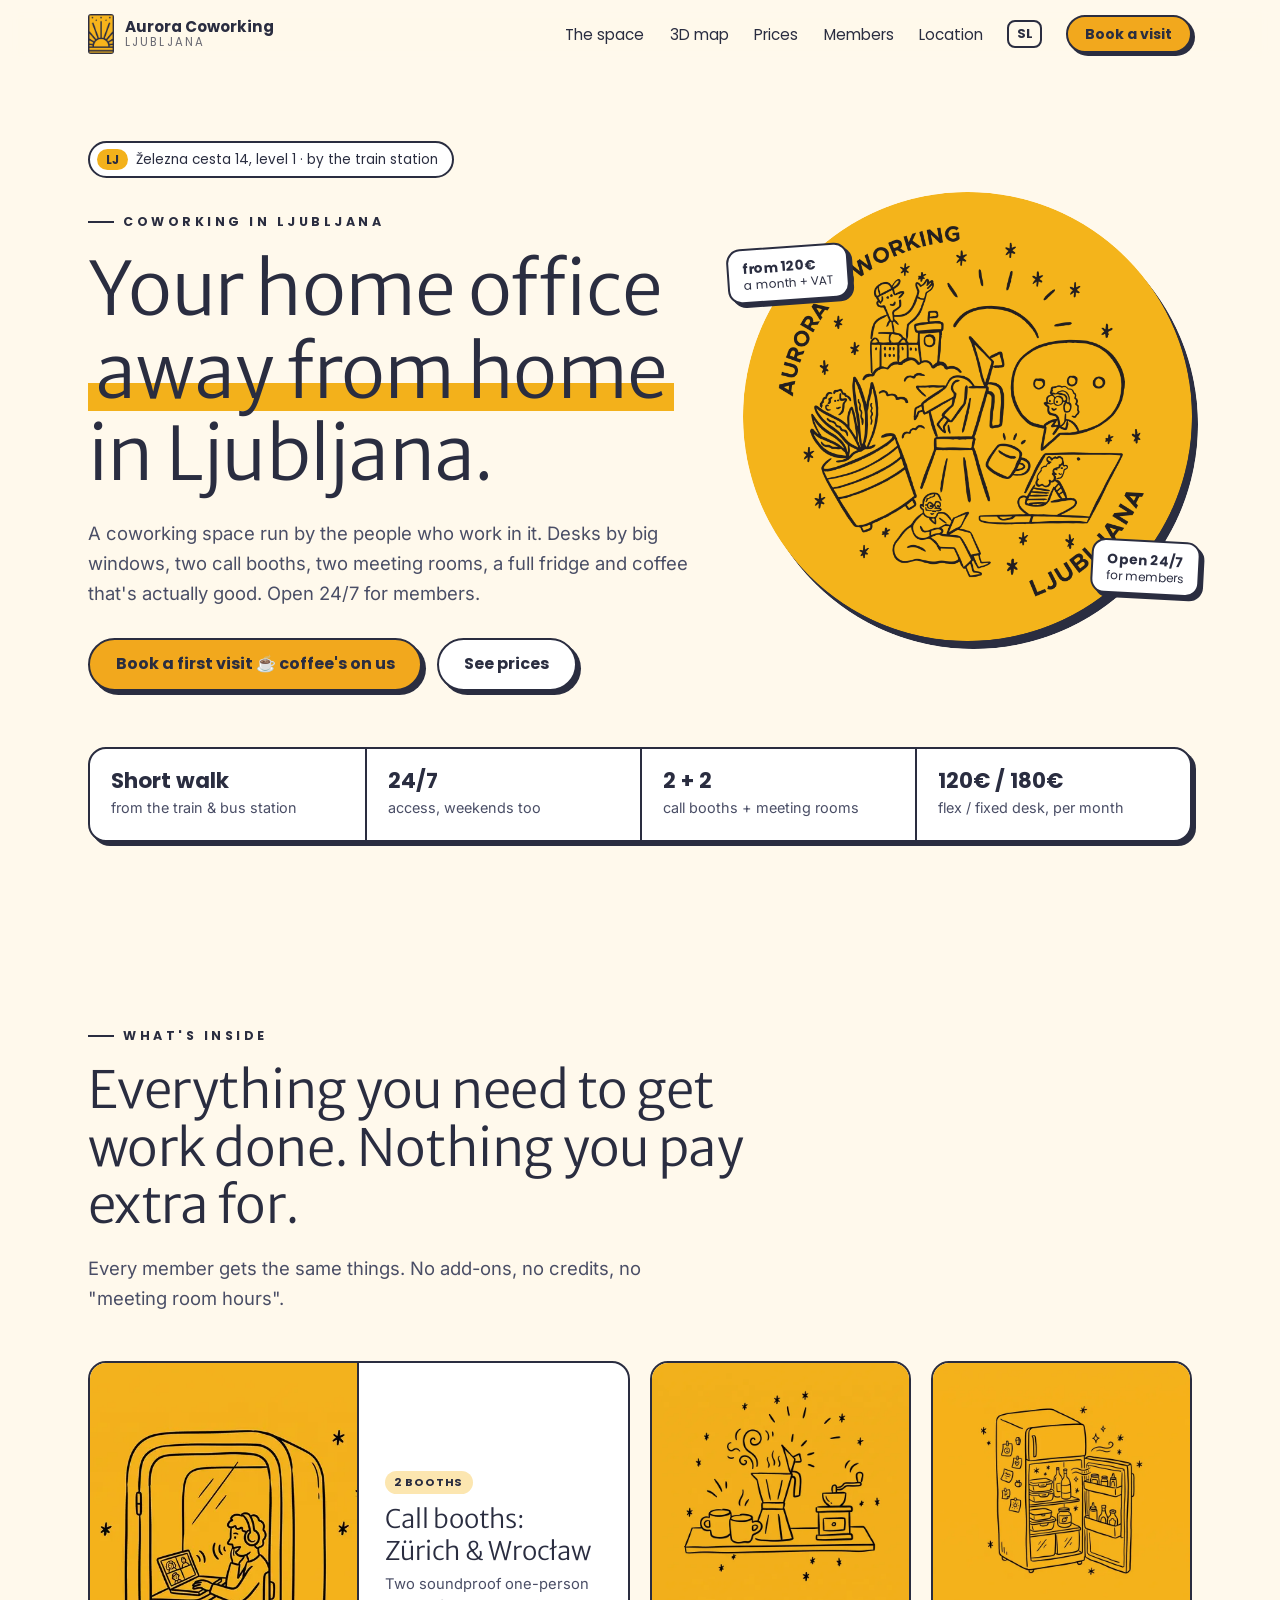
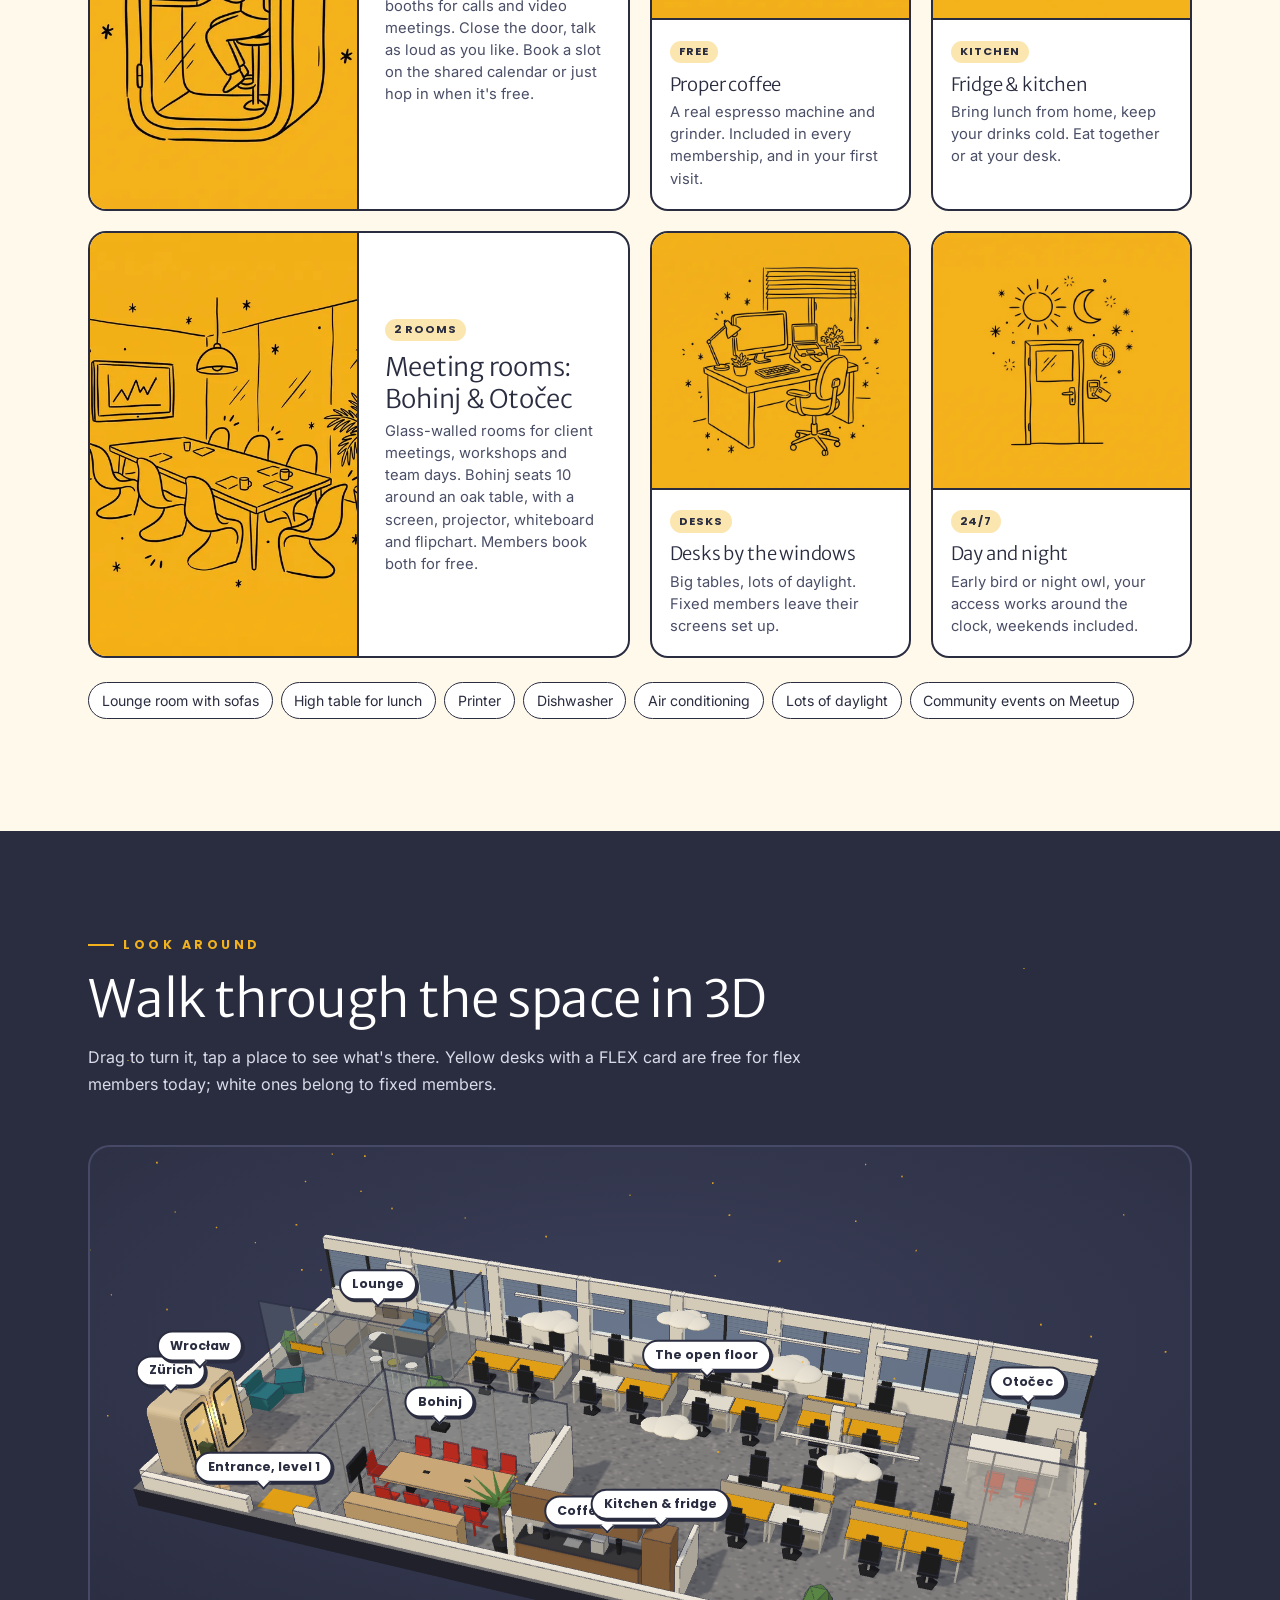
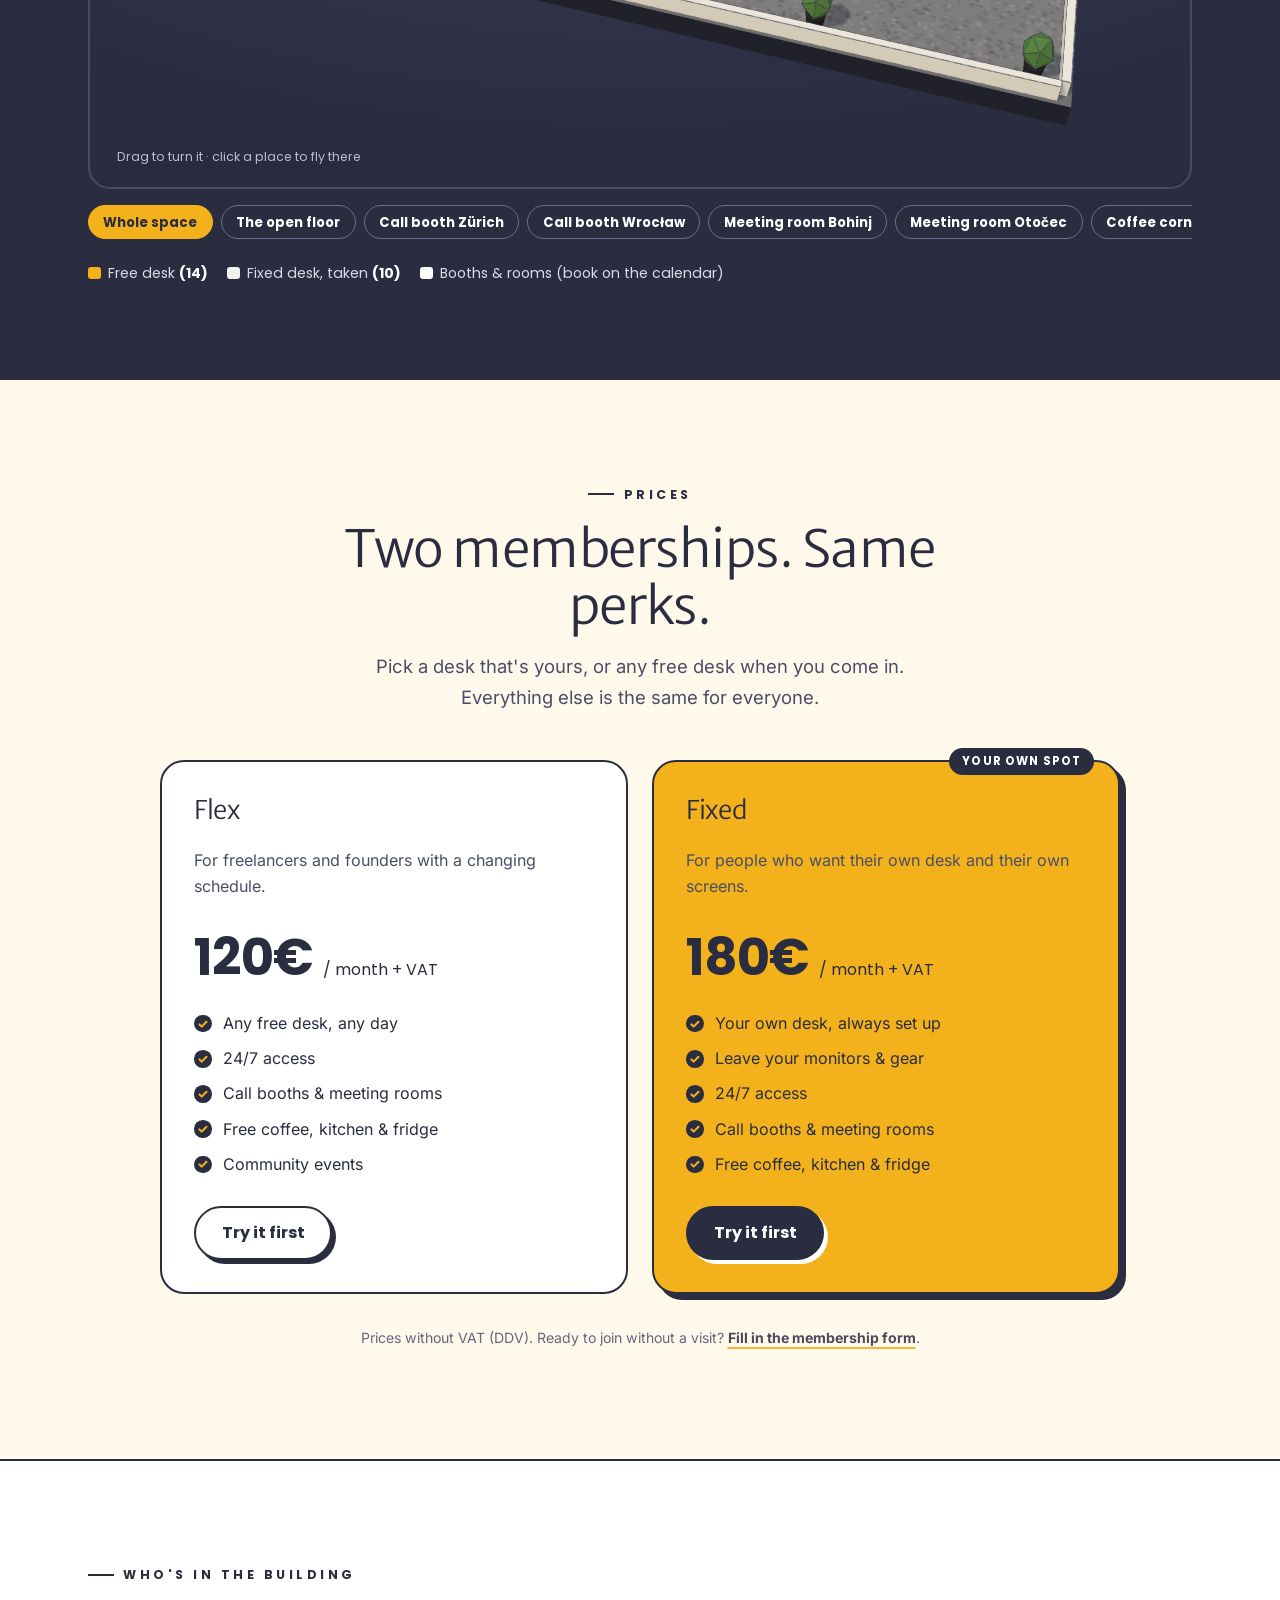
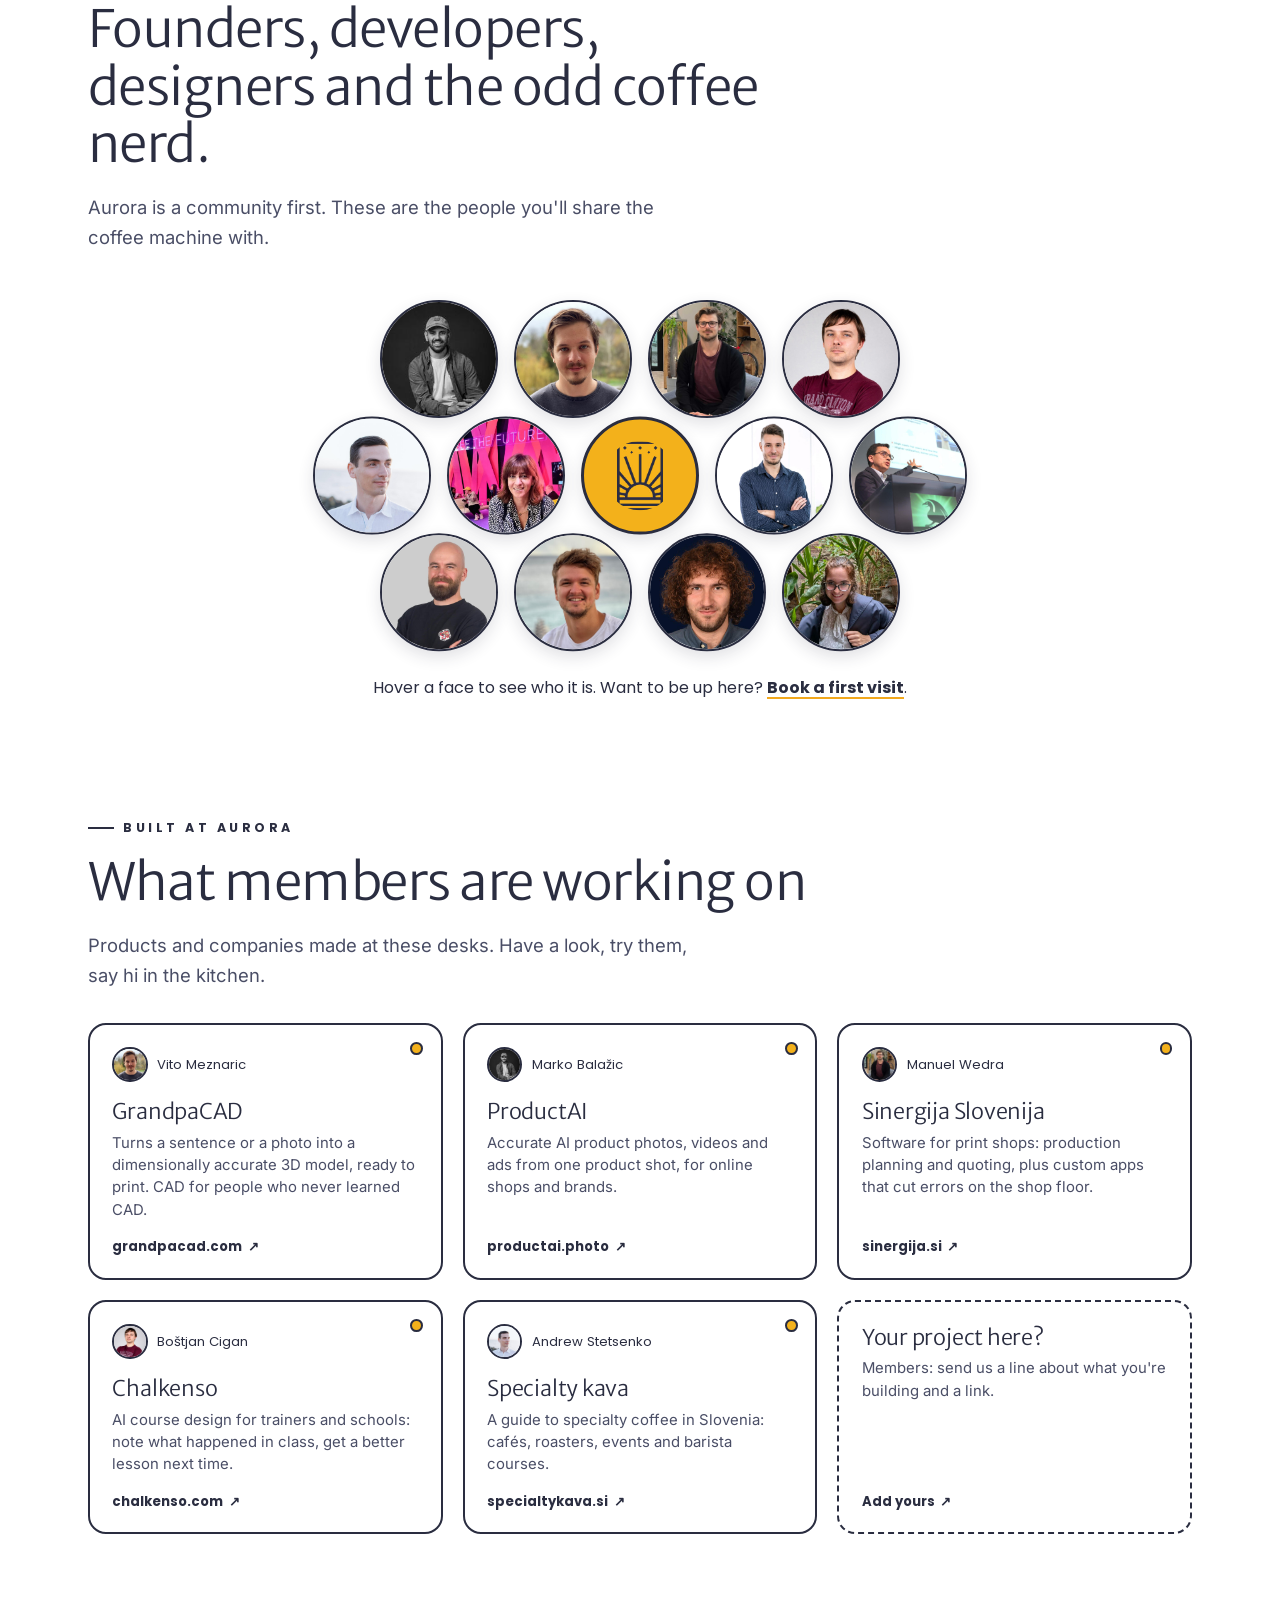
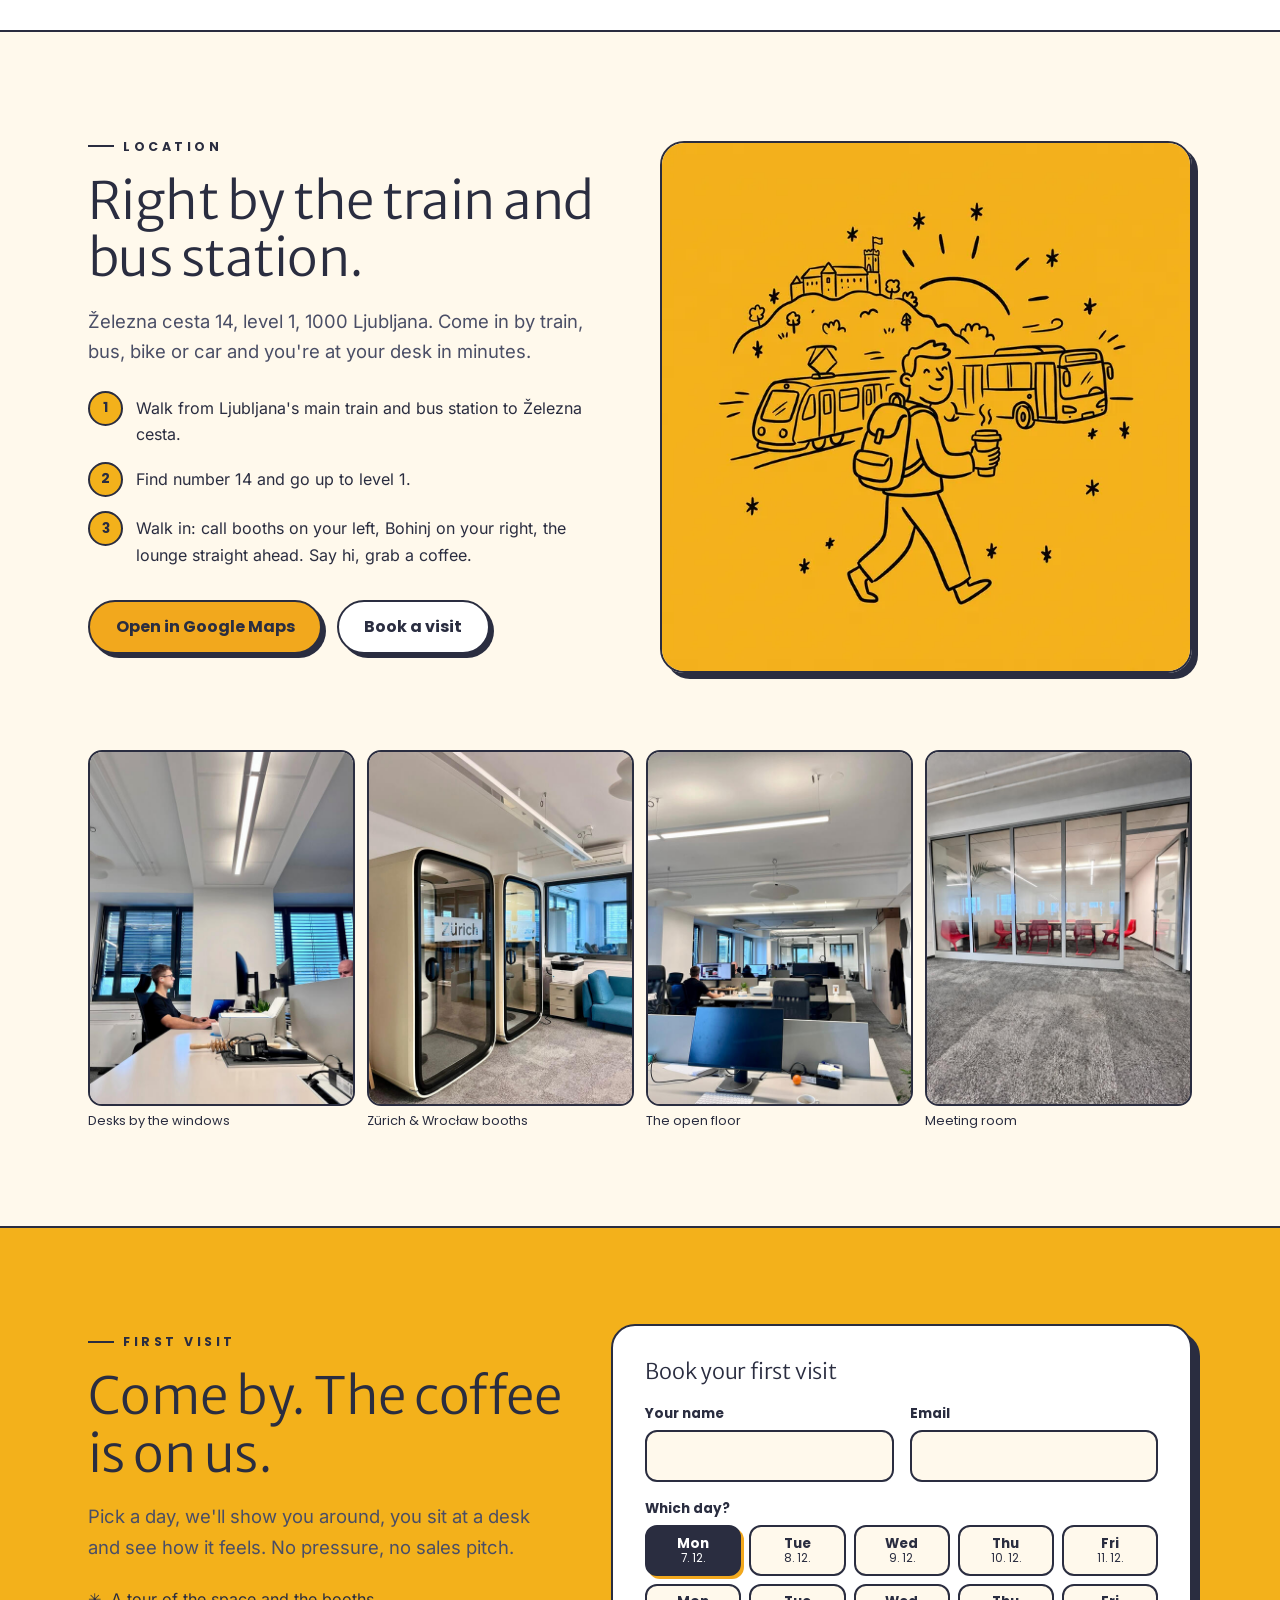
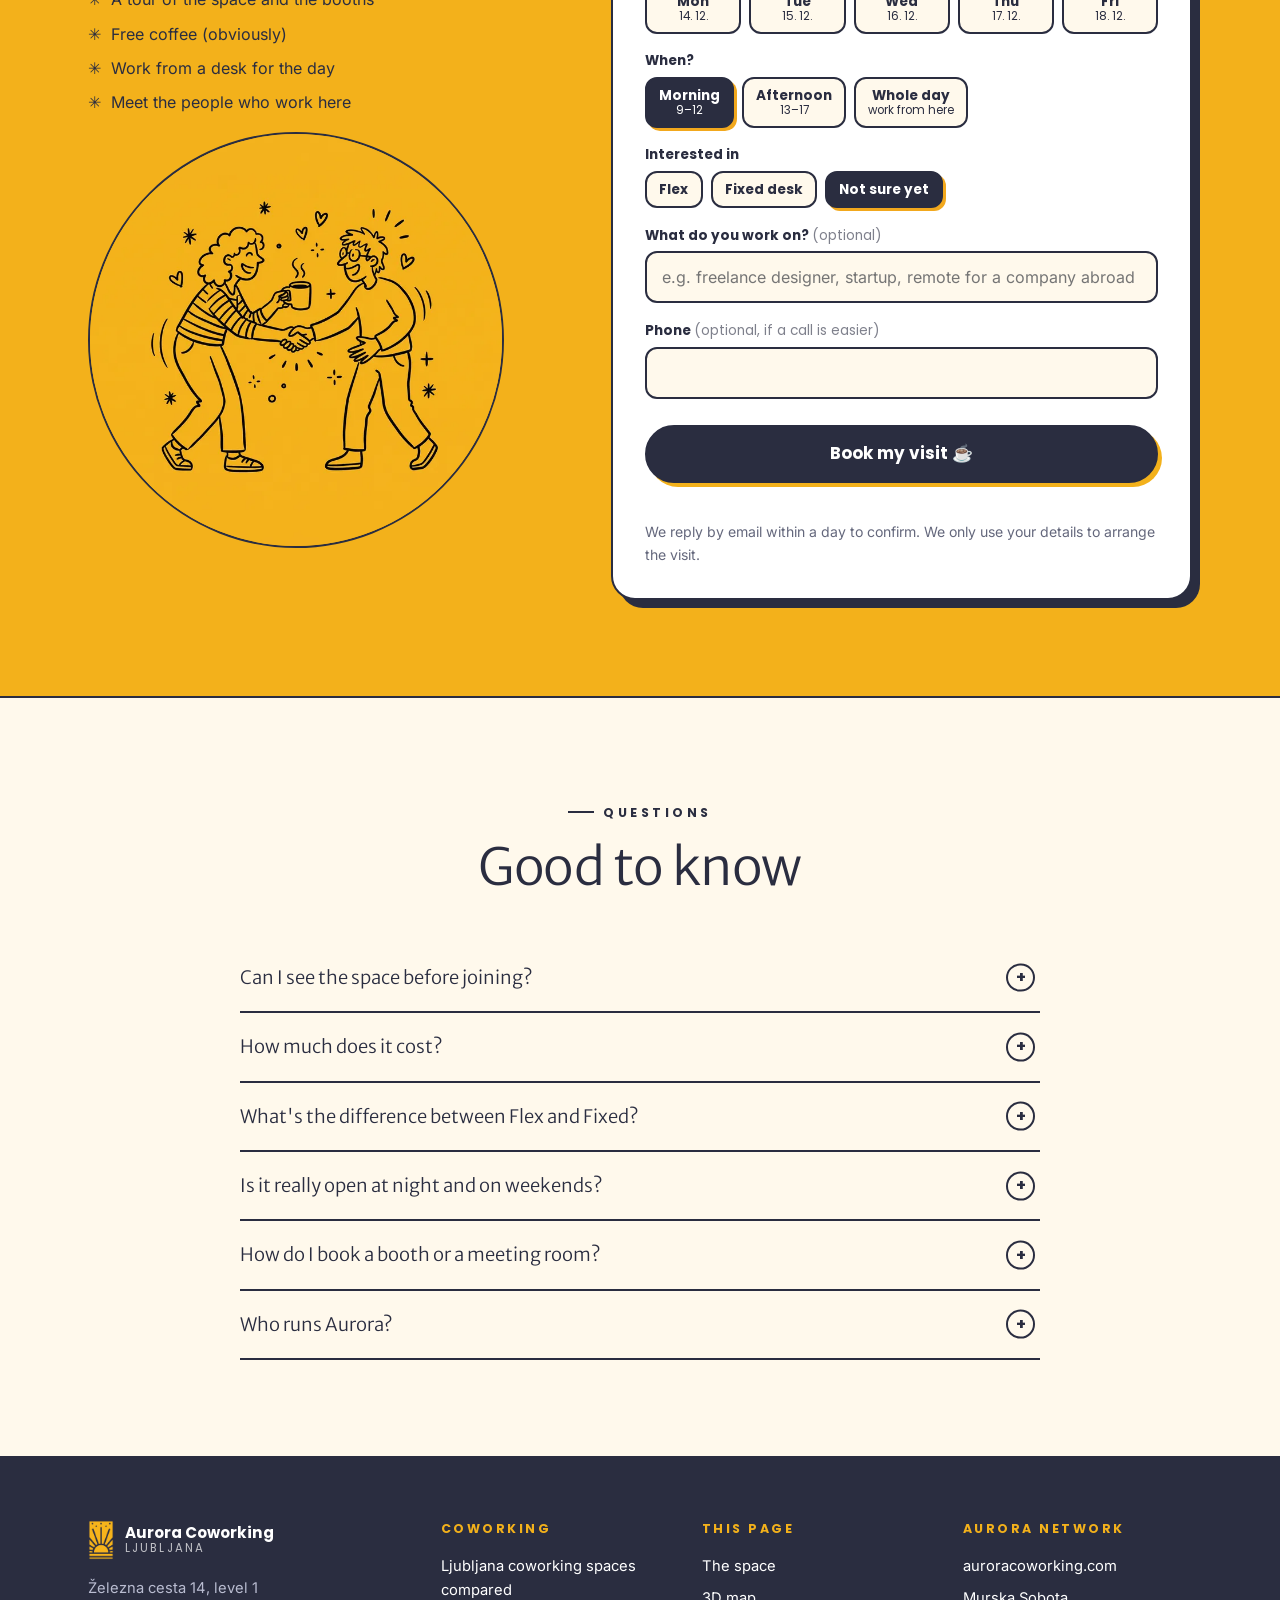
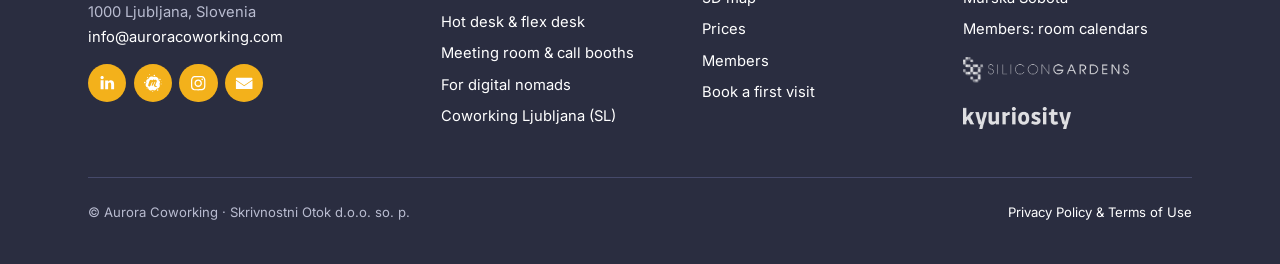
==== commit 0141eab8: "Turn /coworking-ljubljana/ into a comparison of Ljubljana coworking spaces The home page and /cowork" ====
--- a/index.html
+++ b/index.html
@@ -99,6 +99,7 @@
   <div class="wrap hero-grid">
     <div>
       <a class="address-chip" href="https://maps.app.goo.gl/CS66RaU6LTbjLimk7"><b>LJ</b> Železna cesta 14, level 1 · by the train station</a>
+      <p class="eyebrow">Coworking in Ljubljana</p>
       <h1>Your home office <em>away from home</em> in Ljubljana.</h1>
       <p class="lead">A coworking space run by the people who work in it. Desks by big windows, two call booths, two meeting rooms, a full fridge and coffee that's actually good. Open 24/7 for members.</p>
       <ul class="buttons" style="margin:0">
@@ -436,7 +437,7 @@
       <div>
         <h4>Coworking</h4>
         <ul>
-          <li><a href="/coworking-ljubljana/">Coworking in Ljubljana</a></li>
+          <li><a href="/coworking-ljubljana/">Ljubljana coworking spaces compared</a></li>
           <li><a href="/hot-desk-ljubljana/">Hot desk &amp; flex desk</a></li>
           <li><a href="/meeting-room-ljubljana/">Meeting room &amp; call booths</a></li>
           <li><a href="/digital-nomads-ljubljana/">For digital nomads</a></li>
--- a/assets/style.css
+++ b/assets/style.css
@@ -418,3 +418,8 @@
 .honey-caption .proj { display: inline-block; background: var(--sun); border-radius: 999px; padding: .05rem .6rem; margin-left: .35rem; font-size: .85rem; }
 footer.site .social { display: flex; }
 .thanks img[src*="silicongardens"] { height: 26px; }
+/* Comparison table: wider than the text column, scrolls sideways on phones */
+.prose .table-wide { --tw: calc(min(100vw, 72rem) - 3rem); width: var(--tw); margin-left: calc((100% - var(--tw)) / 2); overflow-x: auto; -webkit-overflow-scrolling: touch; }
+.prose .table-wide table { min-width: 44rem; }
+.prose tr.us td { background: var(--sun-soft); }
+@media (max-width: 560px) { .prose .table-wide { --tw: calc(100vw - 2rem); } }
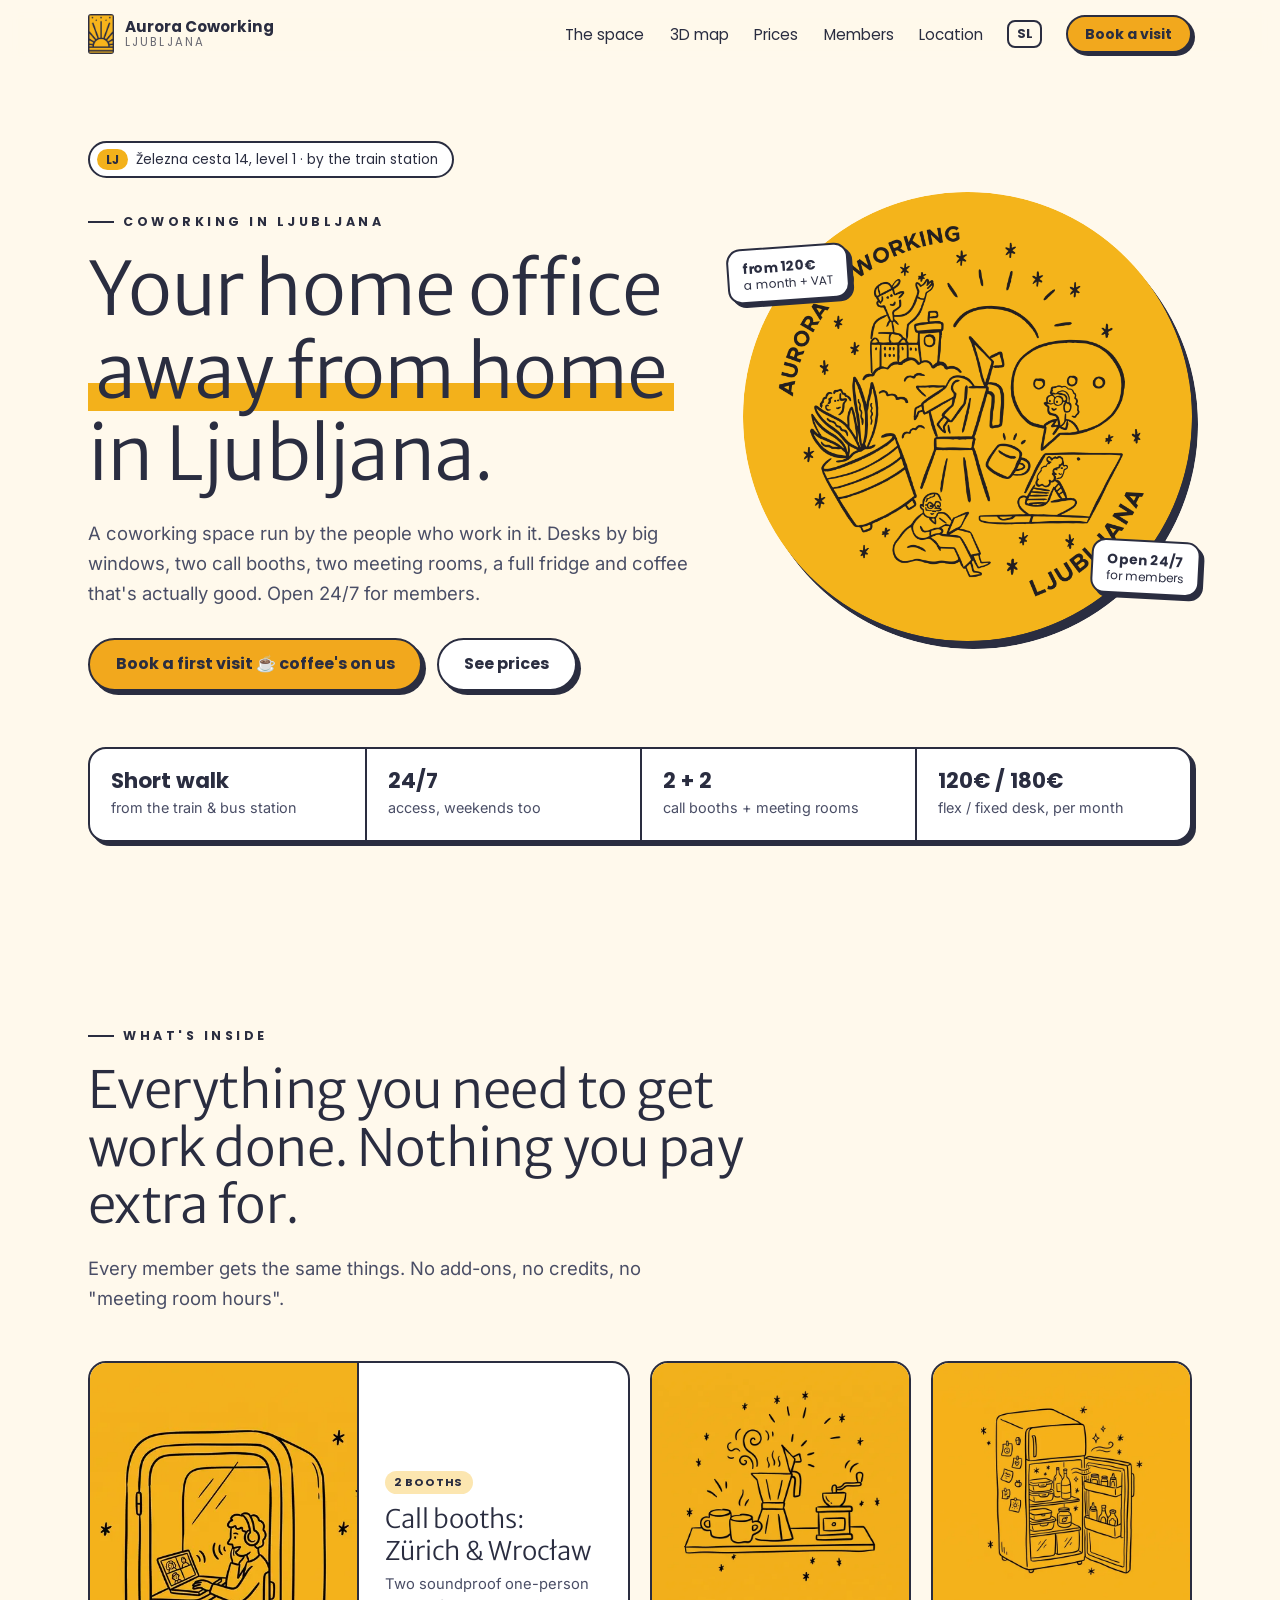
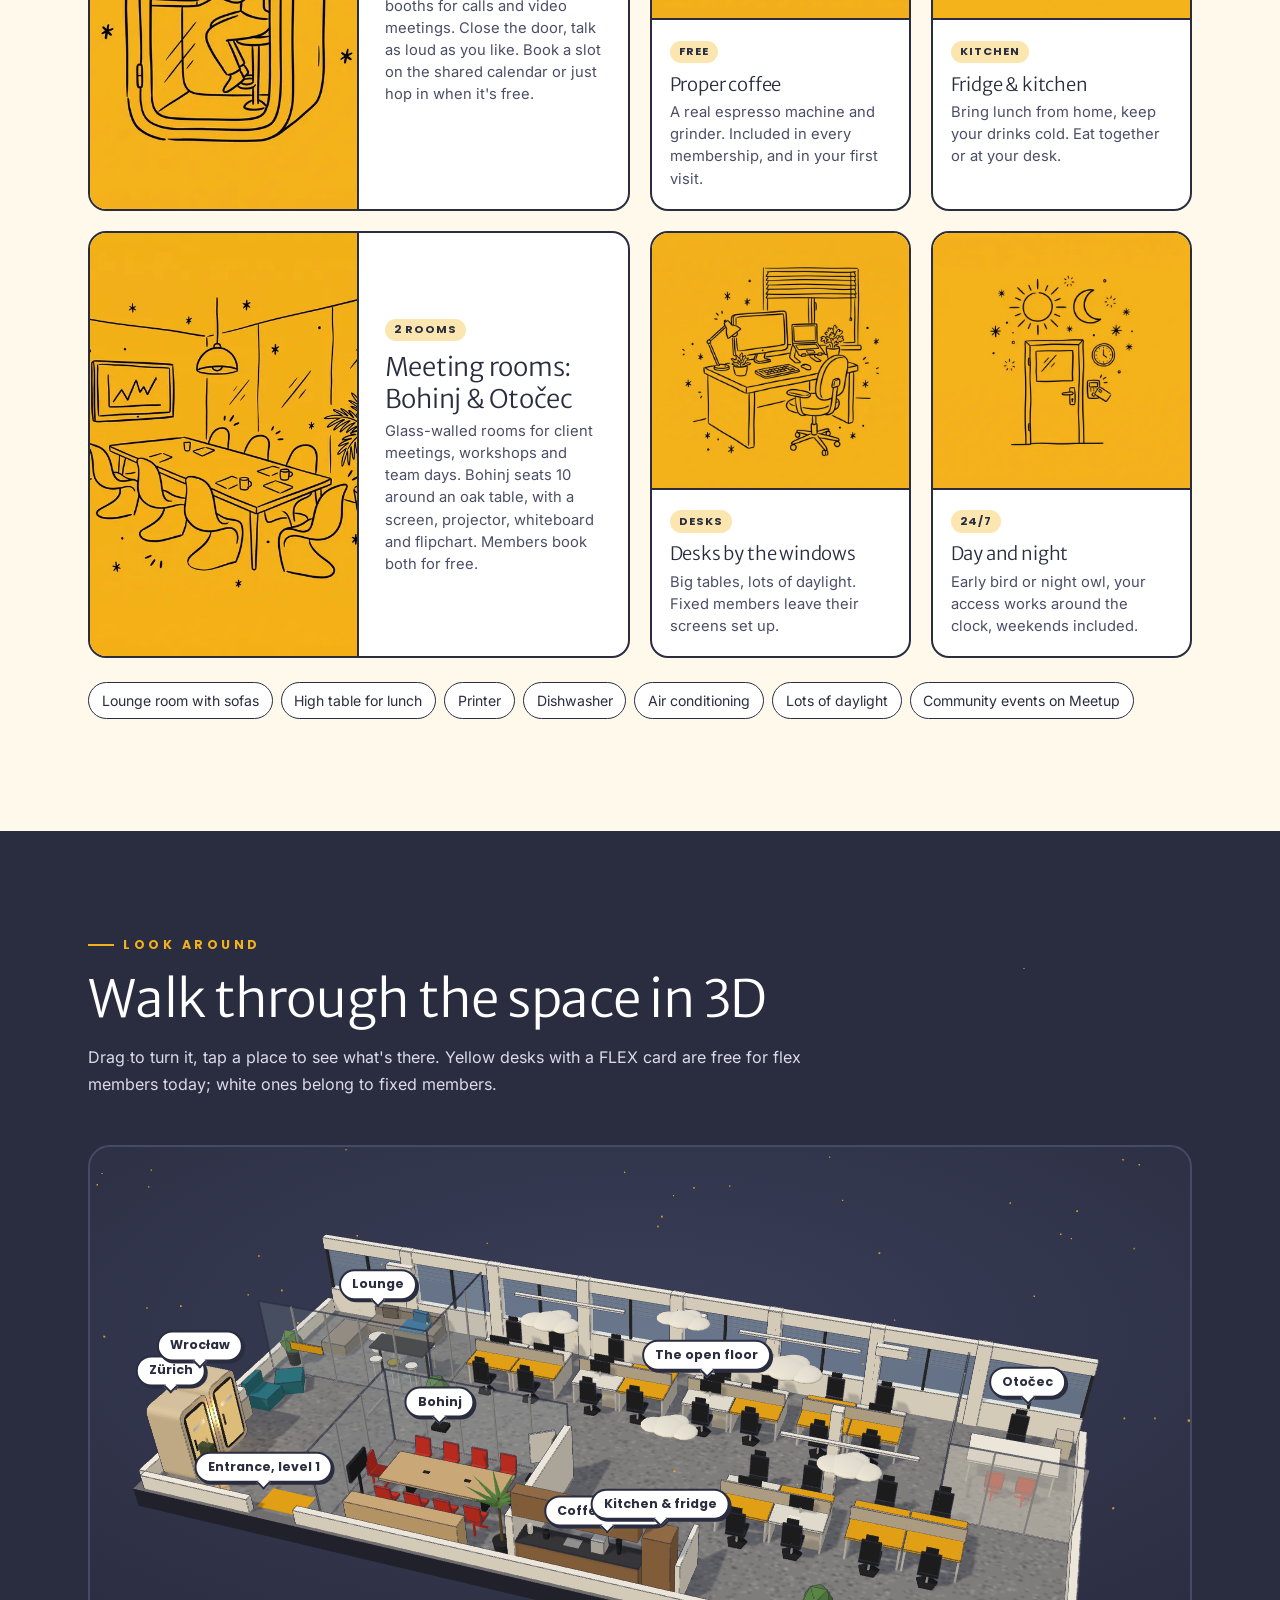
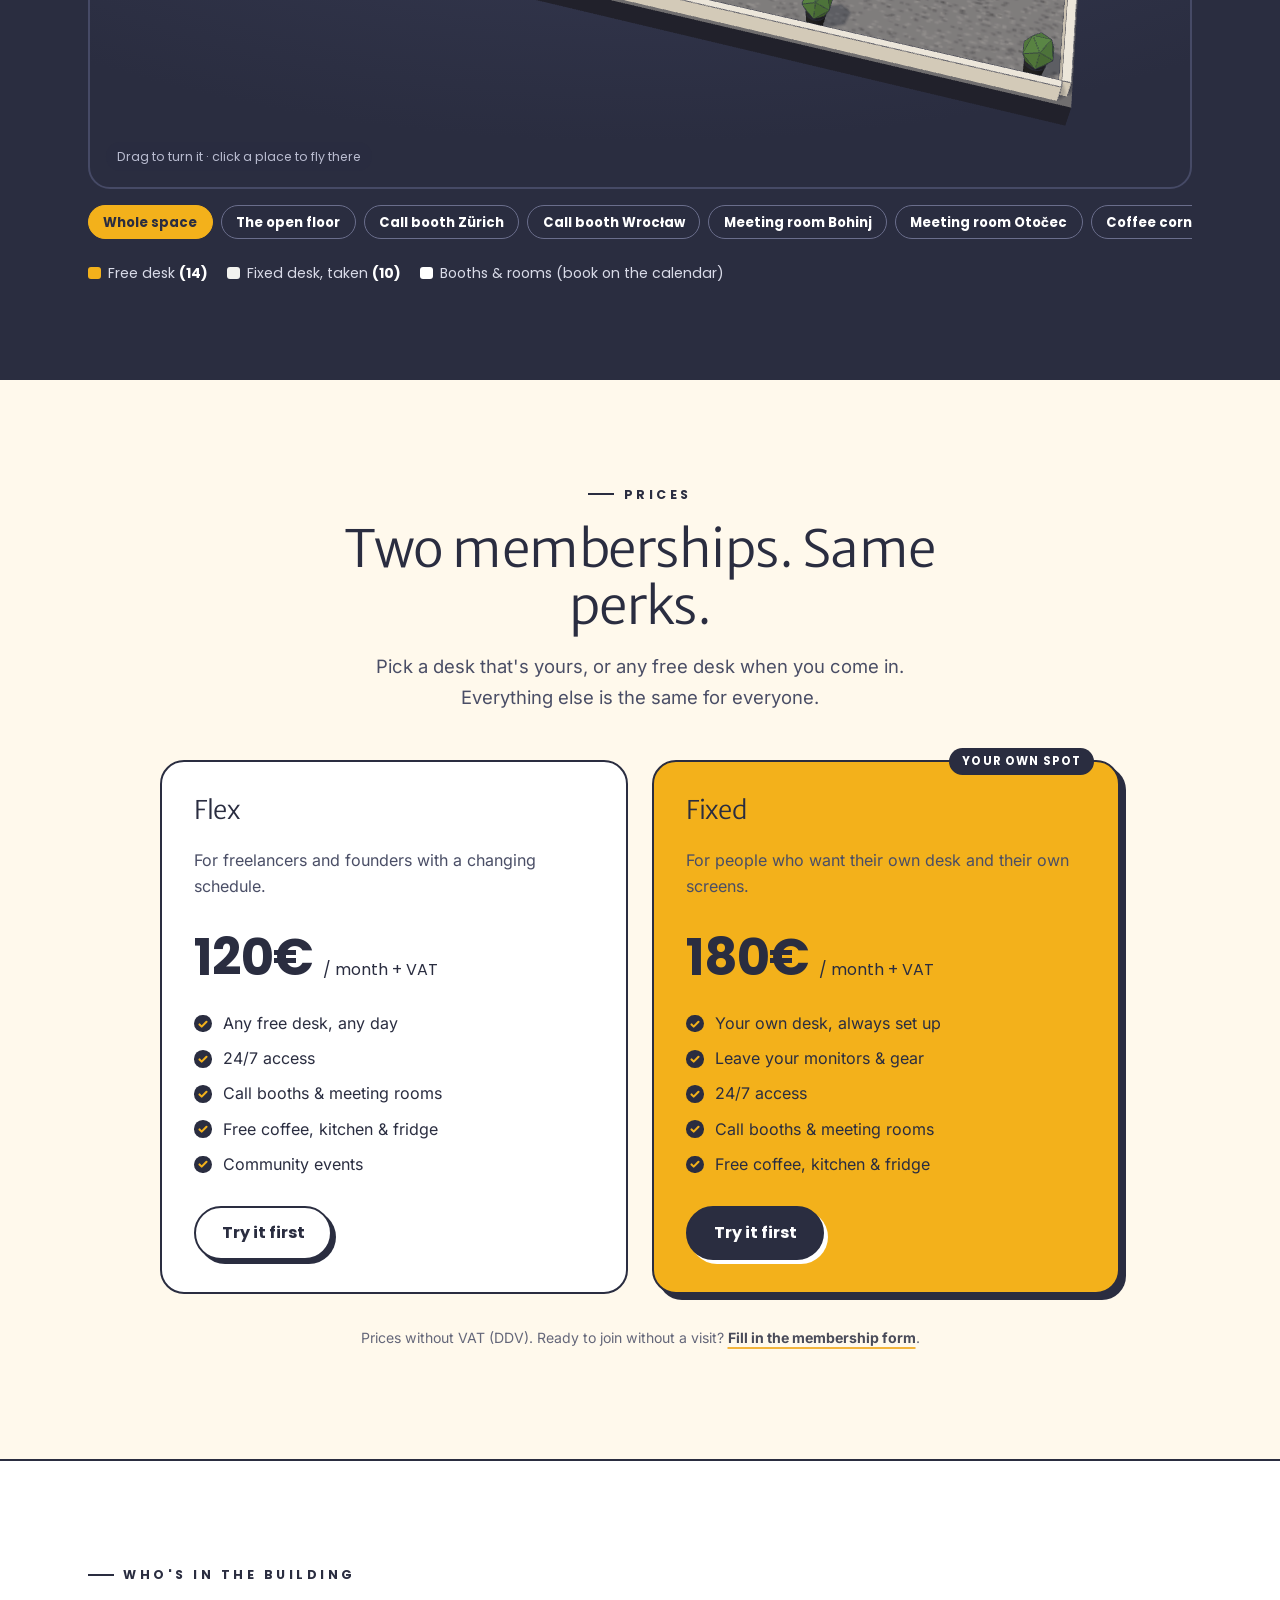
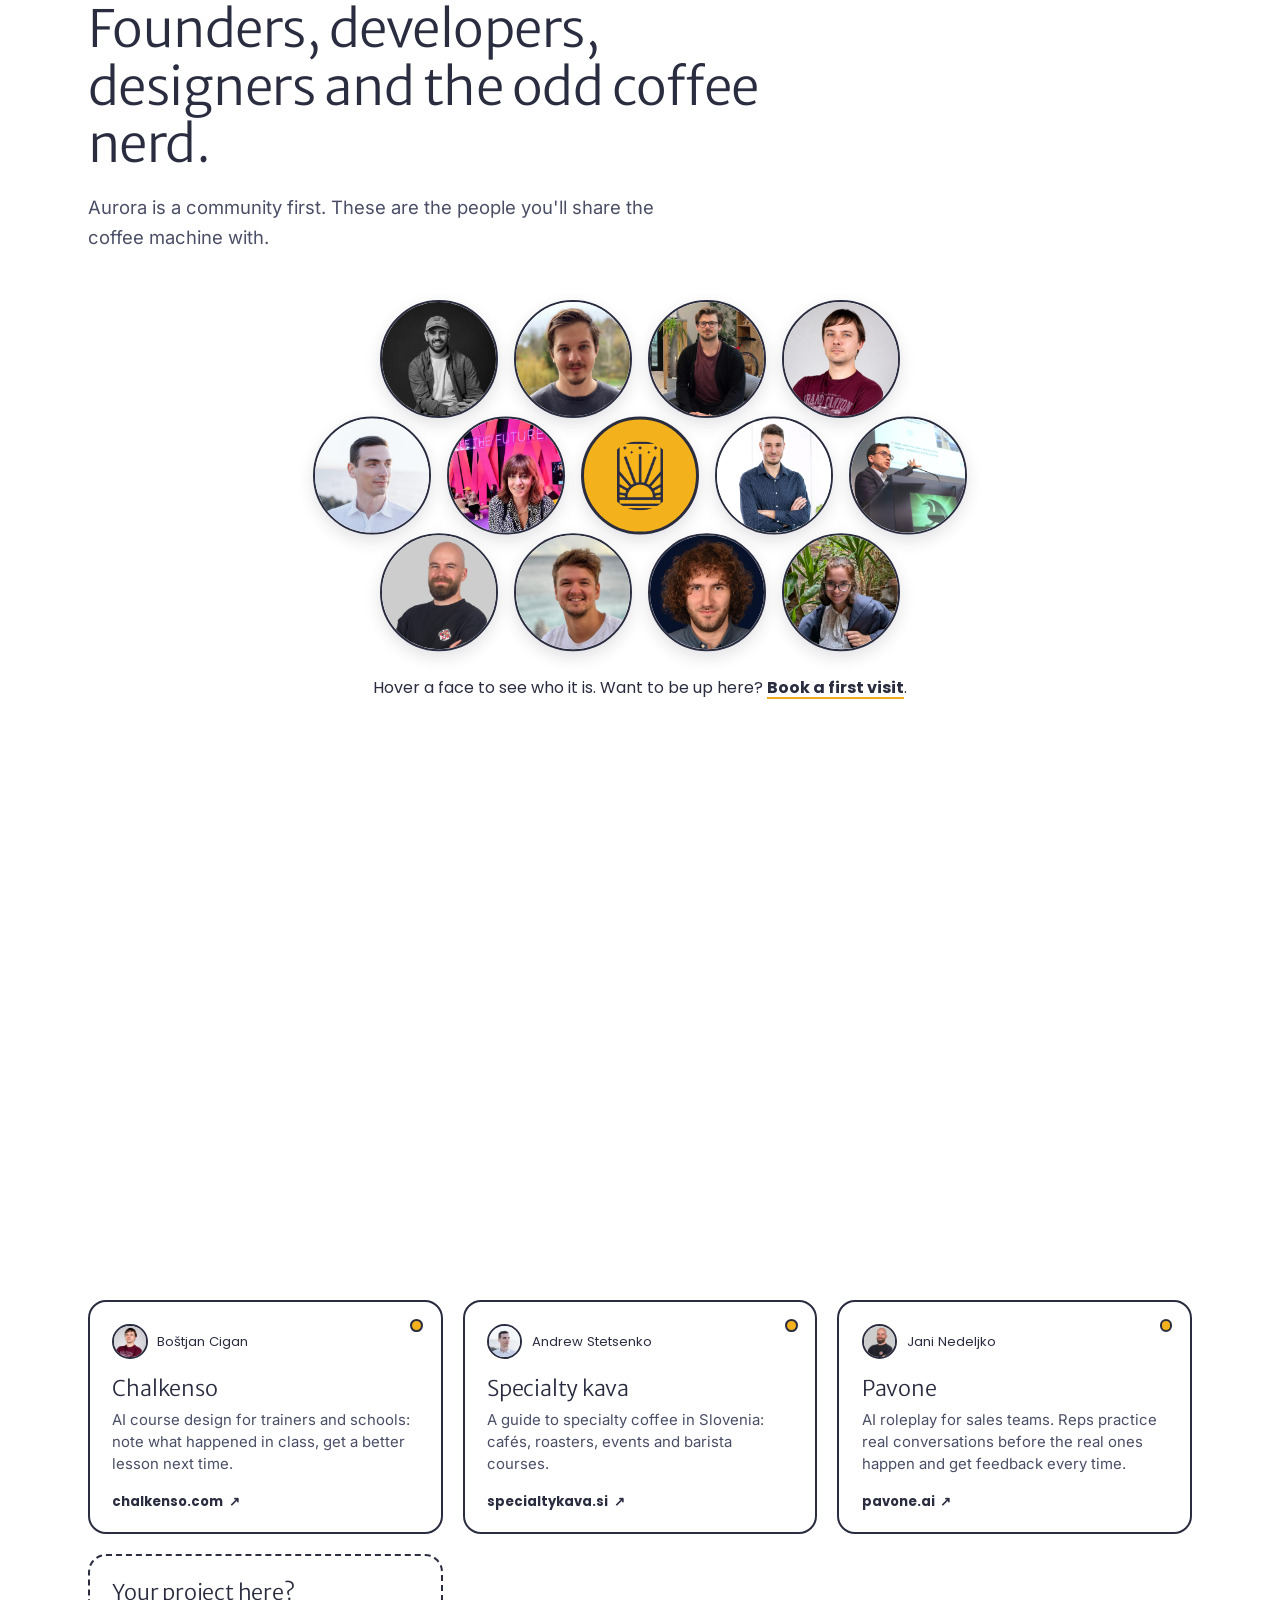
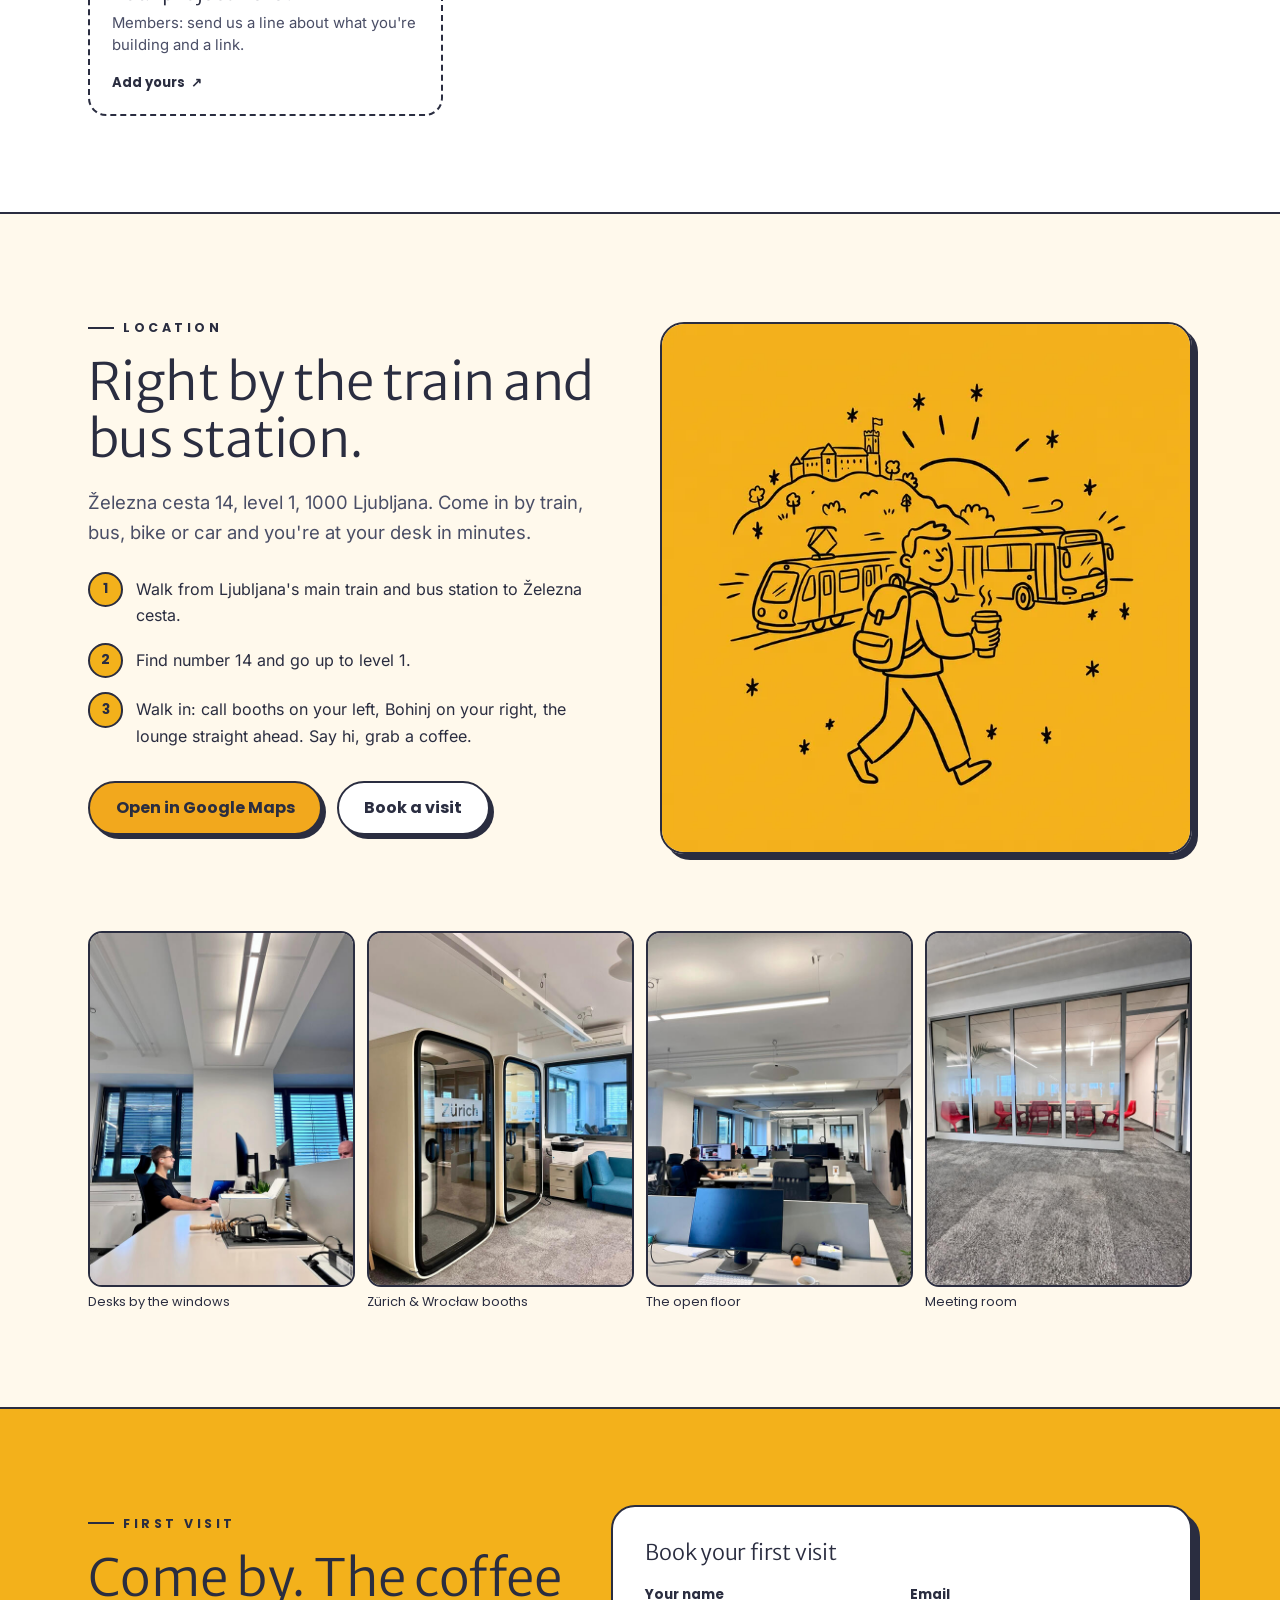
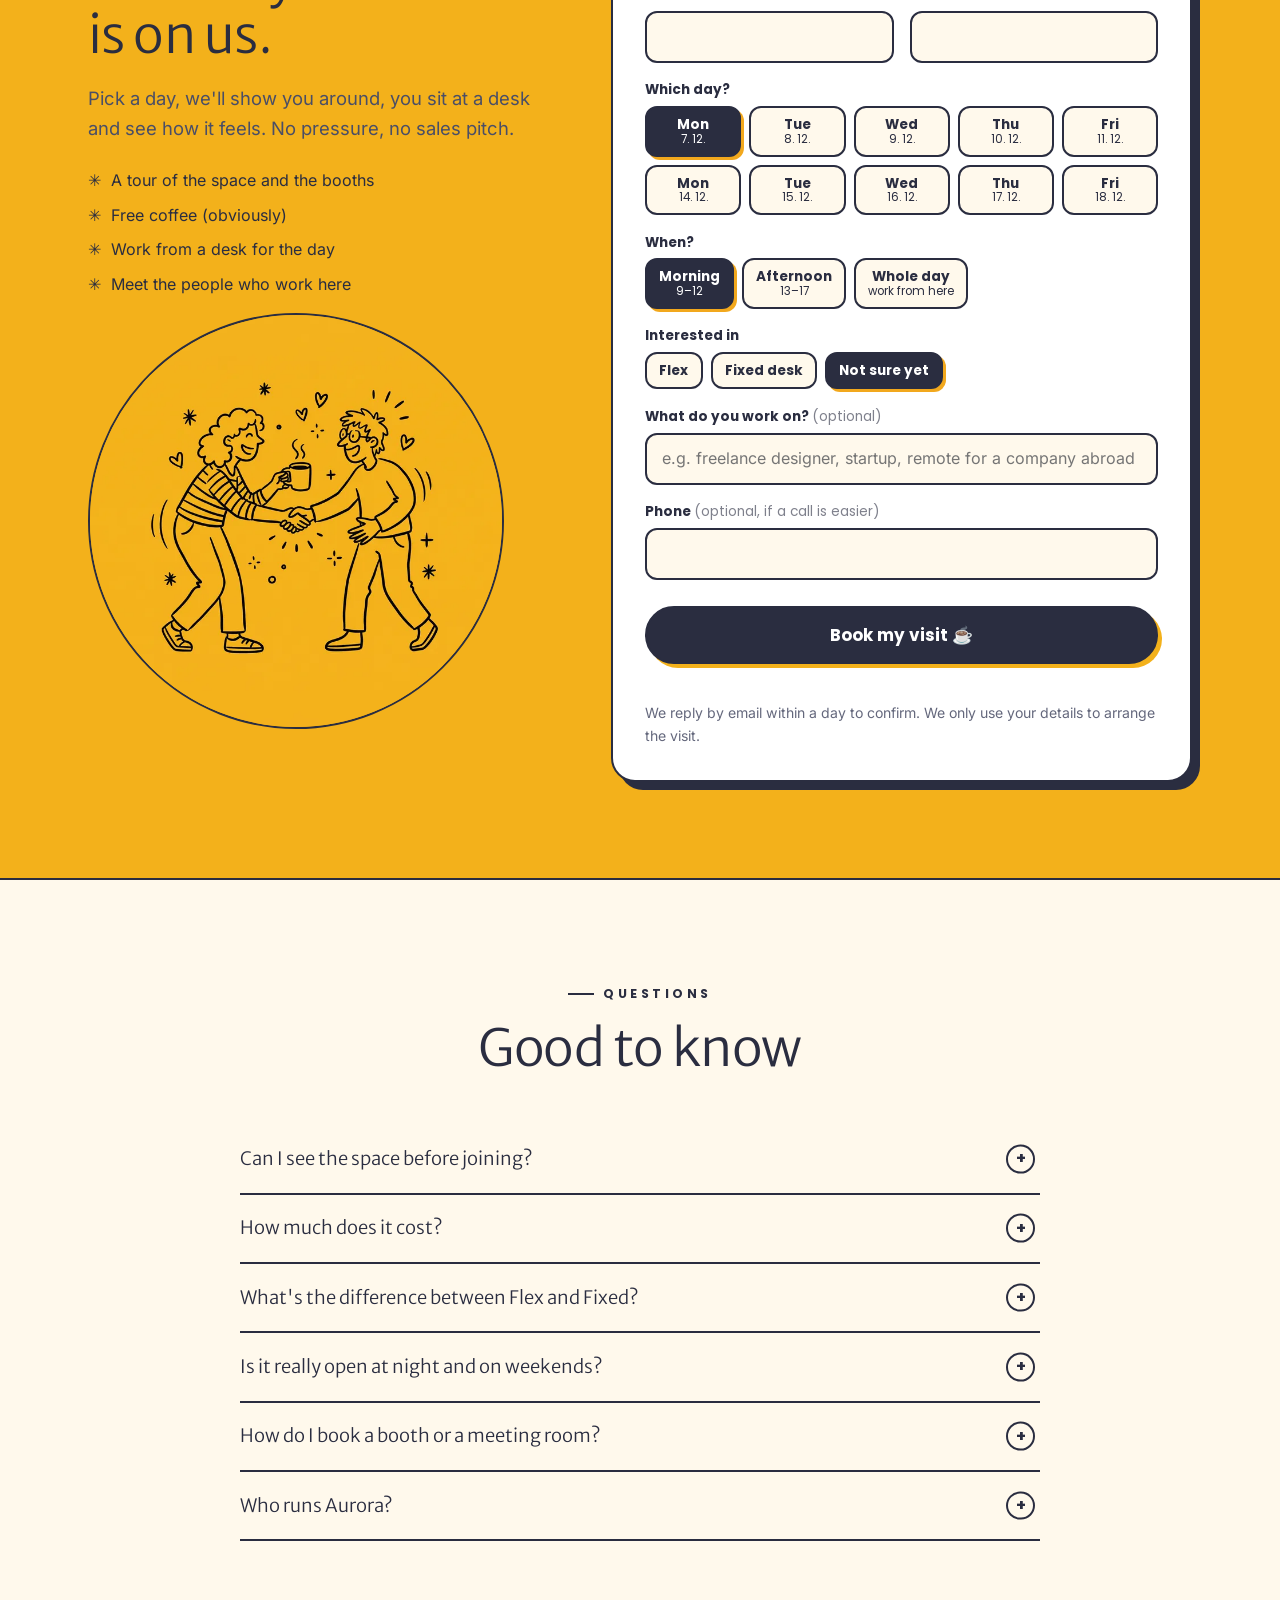
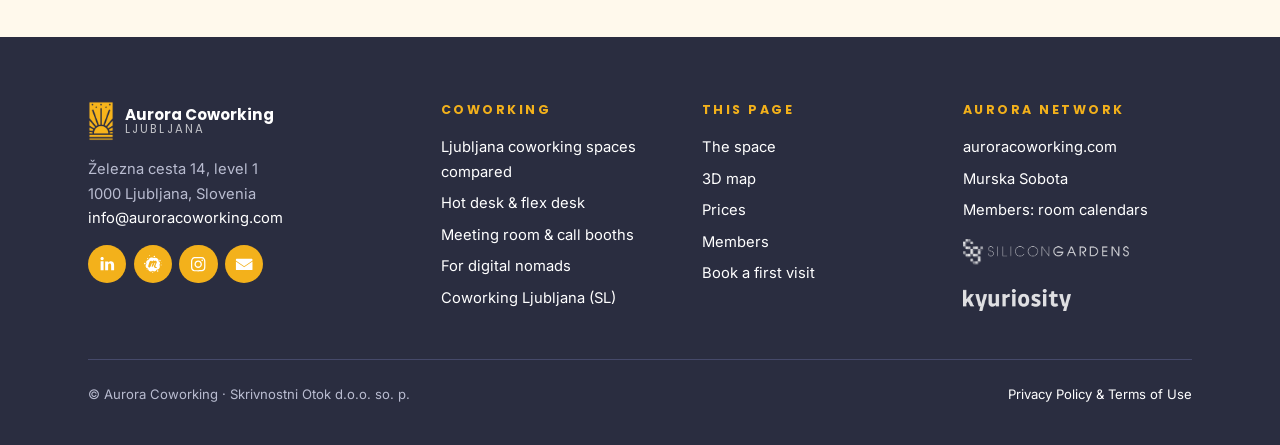
==== commit fbd65d55: "Add Jani Nedeljko's Pavone to what members are building Card on the home page, Pavone label on Jani'" ====
--- a/index.html
+++ b/index.html
@@ -259,7 +259,7 @@
         <li class="hub" aria-hidden="true"><a href="#visit" tabindex="-1"><img src="/assets/img/aurora-logo.jpg" alt="" loading="lazy" width="140" height="215"><span>You next?</span><small>Book a first visit</small></a></li>
         <li><a href="https://www.linkedin.com/in/jan-pristovnik-305342186/"><img src="/assets/img/members/jan-pristovnik.jpg" alt="" loading="lazy" width="200" height="200"><span>Jan Pristovnik</span></a></li>
         <li><a href="https://www.linkedin.com/in/mauriciosardi/"><img src="/assets/img/members/mauricio-sardi.jpg" alt="" loading="lazy" width="200" height="200"><span>Mauricio Sardi</span></a></li>
-        <li><a href="https://www.linkedin.com/in/jani-nedeljko/"><img src="/assets/img/members/jani-nedeljko.jpg" alt="" loading="lazy" width="200" height="200"><span>Jani Nedeljko</span></a></li>
+        <li><a href="https://www.linkedin.com/in/jani-nedeljko/"><img src="/assets/img/members/jani-nedeljko.jpg" alt="" loading="lazy" width="200" height="200"><span>Jani Nedeljko</span><small>Pavone</small></a></li>
         <li><a href="https://www.linkedin.com/in/rok-susnik/"><img src="/assets/img/members/rok-susnik.jpg" alt="" loading="lazy" width="200" height="200"><span>Rok Sušnik</span></a></li>
         <li><a href="https://www.linkedin.com/in/daniloprelevikj/"><img src="/assets/img/members/danilo-prelevikj.jpg" alt="" loading="lazy" width="200" height="200"><span>Danilo Prelevikj</span></a></li>
         <li><a href="https://www.linkedin.com/in/maria-eltsova/"><img src="/assets/img/members/maria-eltsova.jpg" alt="" loading="lazy" width="200" height="200"><span>Maria Eltsova</span></a></li>
@@ -306,6 +306,13 @@
           <h3>Specialty kava</h3>
           <p>A guide to specialty coffee in Slovenia: cafés, roasters, events and barista courses.</p>
           <span class="url">specialtykava.si</span>
+        </a>
+        <a class="project reveal" href="https://pavone.ai/">
+          <span class="dot"></span>
+          <span class="who"><img src="/assets/img/members/jani-nedeljko.jpg" alt="" loading="lazy" width="40" height="40">Jani Nedeljko</span>
+          <h3>Pavone</h3>
+          <p>AI roleplay for sales teams. Reps practice real conversations before the real ones happen and get feedback every time.</p>
+          <span class="url">pavone.ai</span>
         </a>
         <a class="project add reveal" href="mailto:info@auroracoworking.com?subject=Add%20my%20project%20to%20the%20Aurora%20site">
           <h3>Your project here?</h3>
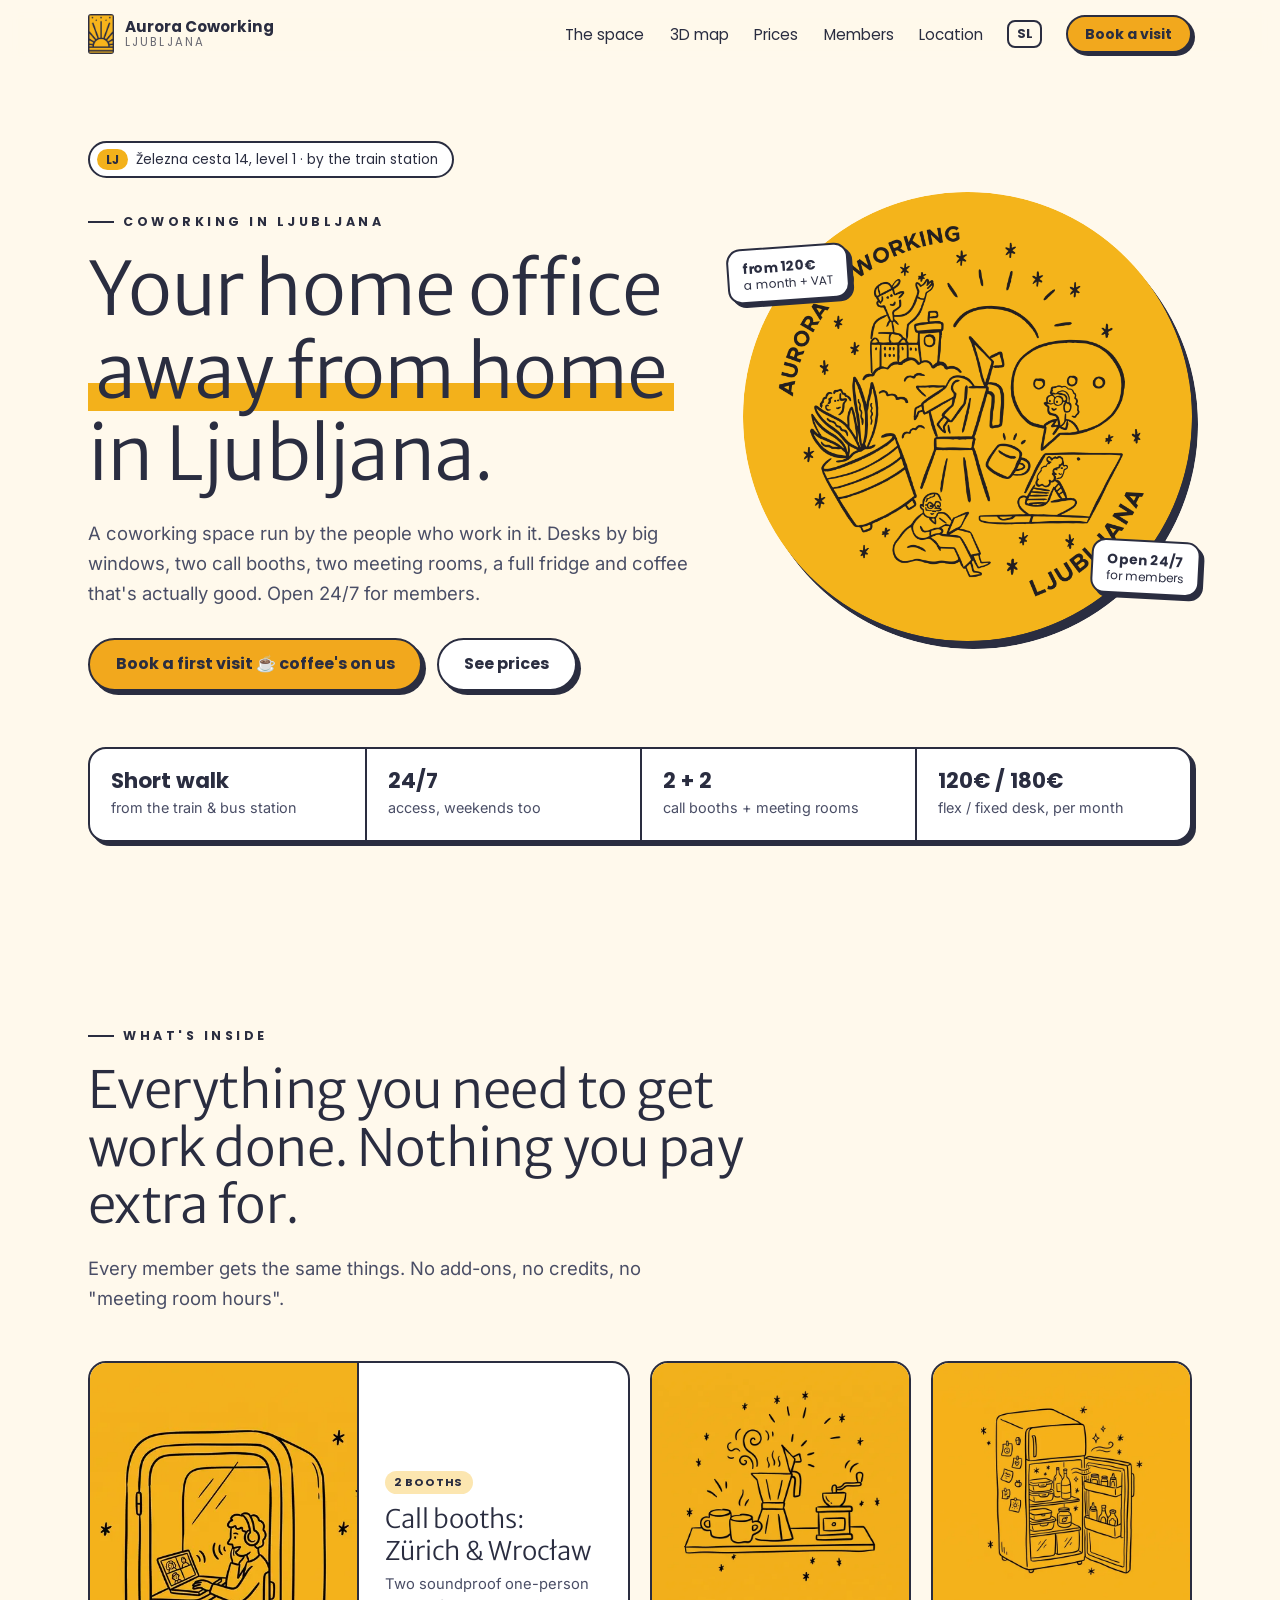
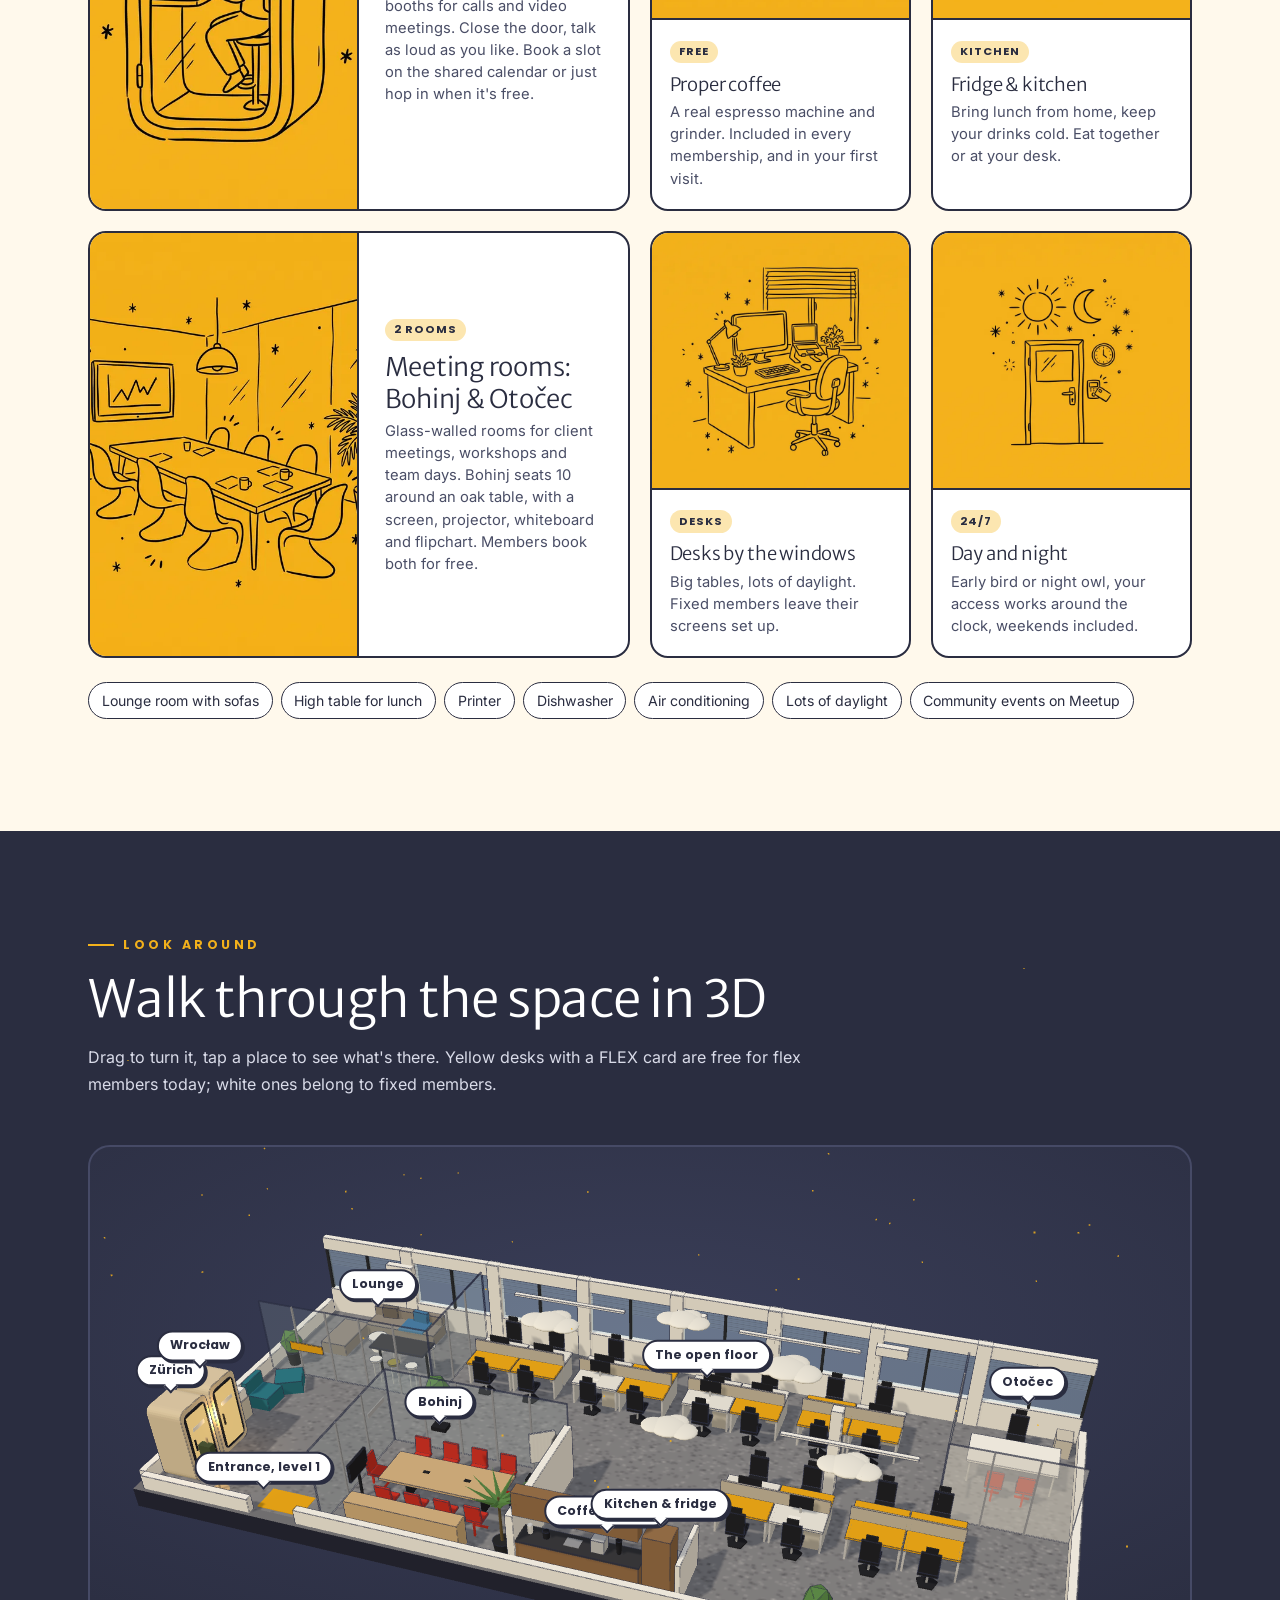
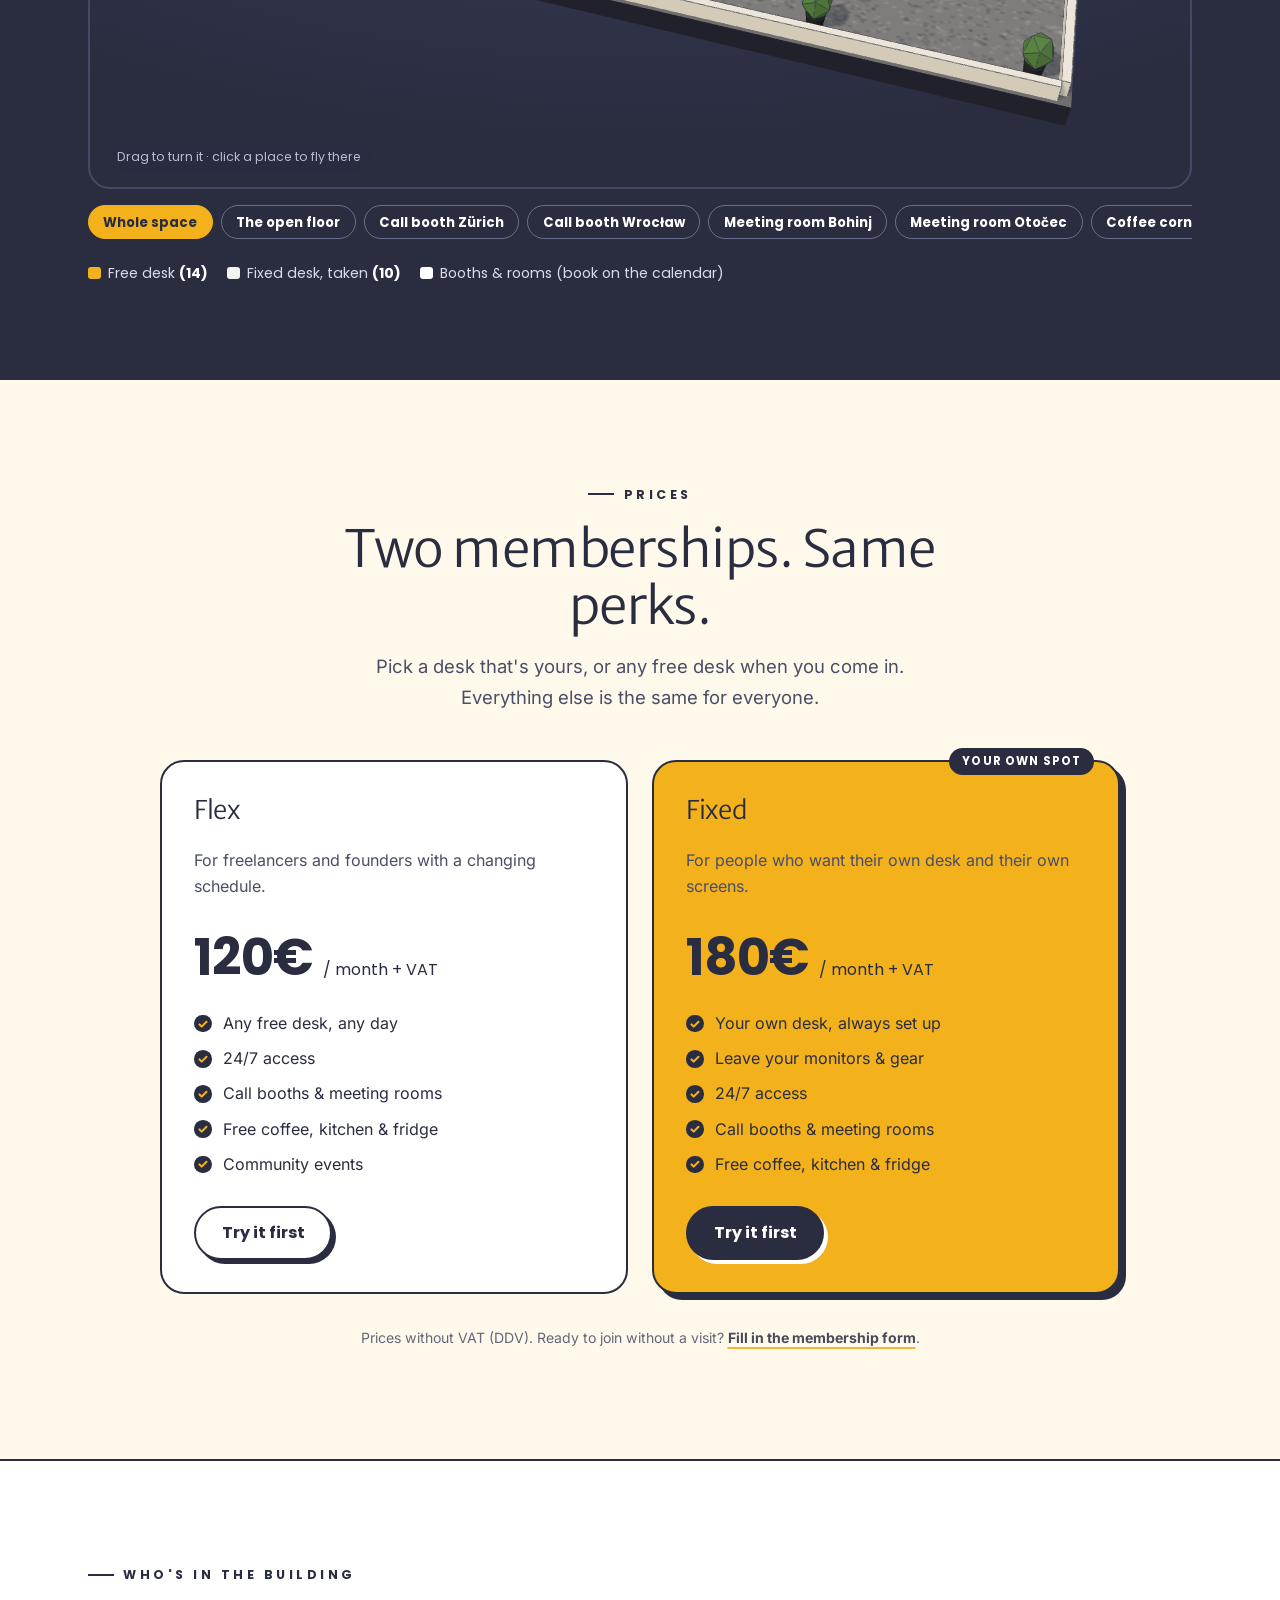
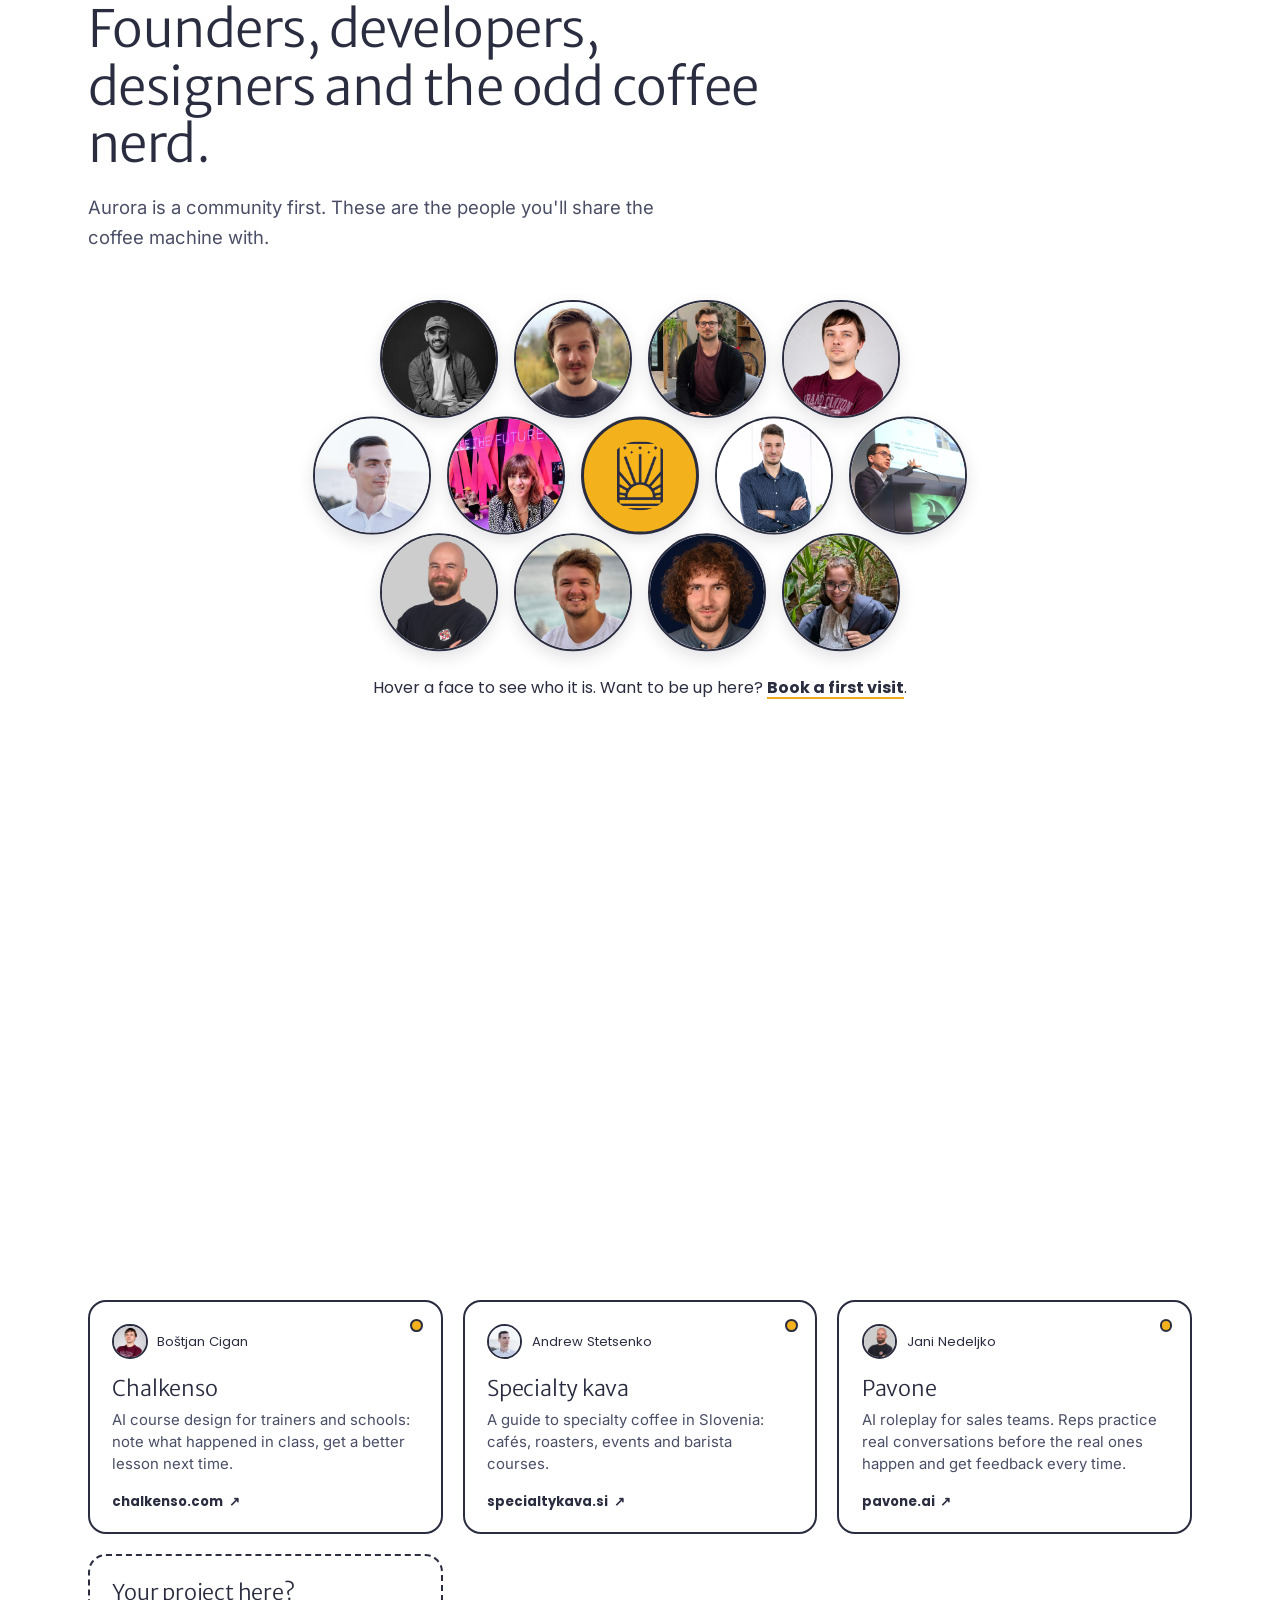
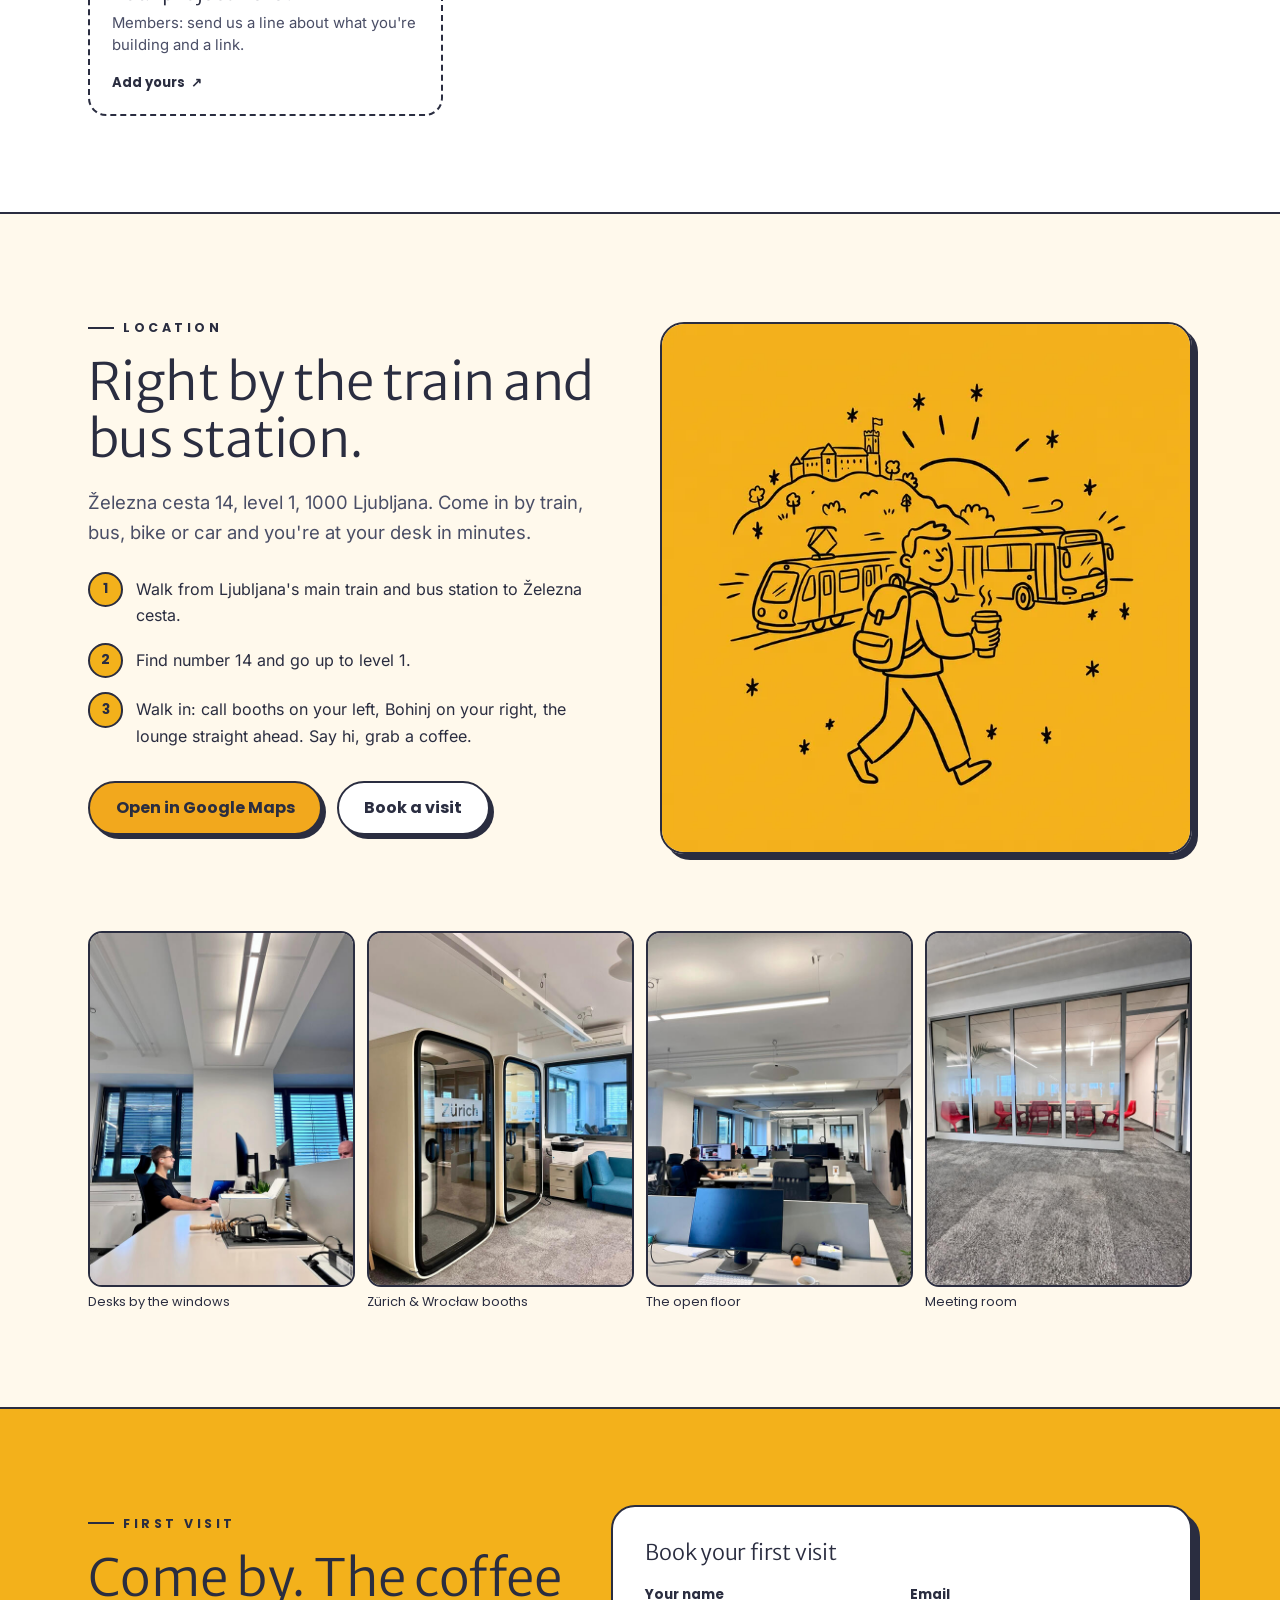
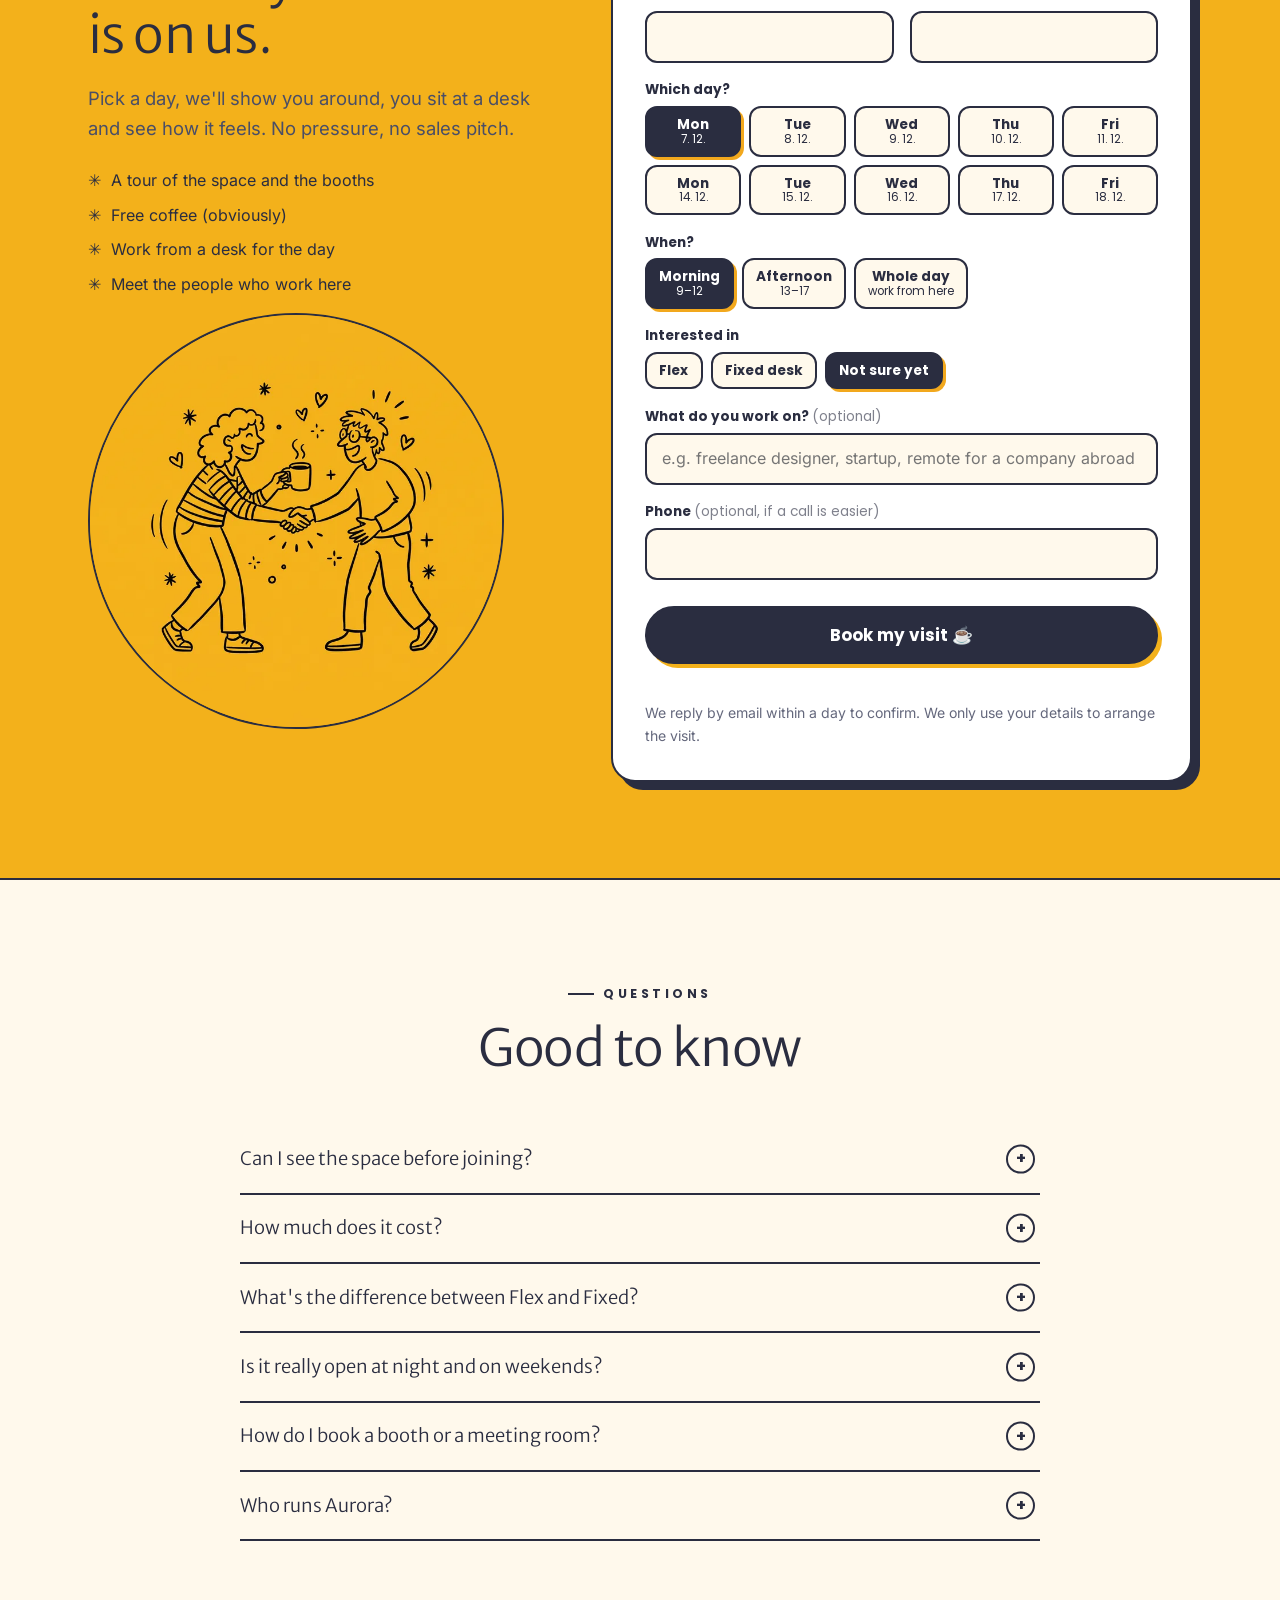
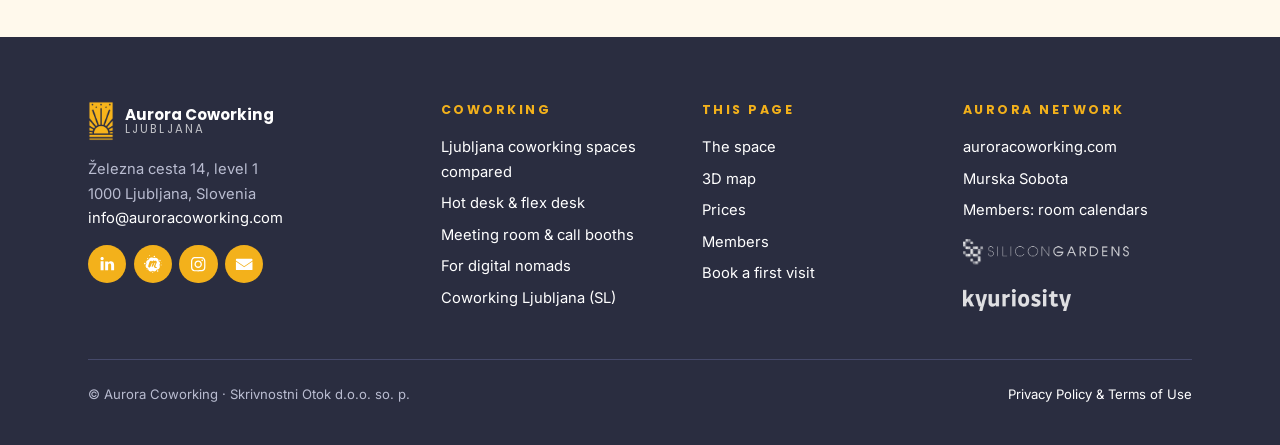
==== commit d1cc0ab4: "Fix Manuel's project (Sinergia, sinergia.si) and update ProductAI line Manuel's project is Sinergia," ====
--- a/index.html
+++ b/index.html
@@ -252,7 +252,7 @@
       <ul class="members" data-honeycomb>
         <li><a href="https://www.linkedin.com/in/markobalazic/"><img src="/assets/img/members/marko-balazic.jpg" alt="" loading="lazy" width="200" height="200"><span>Marko Balažic</span><small>ProductAI</small></a></li>
         <li><a href="https://otiv.dev/"><img src="/assets/img/members/vito-meznaric.jpg" alt="" loading="lazy" width="200" height="200"><span>Vito Meznaric</span><small>GrandpaCAD</small></a></li>
-        <li><a href="https://www.linkedin.com/in/manuel-wedra-330a28b9/"><img src="/assets/img/members/manuel-wedra.jpg" alt="" loading="lazy" width="200" height="200"><span>Manuel Wedra</span><small>Sinergija</small></a></li>
+        <li><a href="https://www.linkedin.com/in/manuel-wedra-330a28b9/"><img src="/assets/img/members/manuel-wedra.jpg" alt="" loading="lazy" width="200" height="200"><span>Manuel Wedra</span><small>Sinergia</small></a></li>
         <li><a href="https://www.linkedin.com/in/bostjan-cigan/"><img src="/assets/img/members/bostjan-cigan.jpg" alt="" loading="lazy" width="200" height="200"><span>Boštjan Cigan</span><small>Chalkenso</small></a></li>
         <li><a href="https://specialtykava.si/"><img src="/assets/img/members/andrew-stetsenko.jpg" alt="" loading="lazy" width="200" height="200"><span>Andrew Stetsenko</span><small>Specialty kava</small></a></li>
         <li><a href="https://www.linkedin.com/in/zorica-velkovska-33494863/"><img src="/assets/img/members/zorica-velkovska.jpg" alt="" loading="lazy" width="200" height="200"><span>Zorica Velkovska</span></a></li>
@@ -283,15 +283,15 @@
           <span class="dot"></span>
           <span class="who"><img src="/assets/img/members/marko-balazic.jpg" alt="" loading="lazy" width="40" height="40">Marko Balažic</span>
           <h3>ProductAI</h3>
-          <p>Accurate AI product photos, videos and ads from one product shot, for online shops and brands.</p>
+          <p>Product images that turn browsers into buyers. Done for you.</p>
           <span class="url">productai.photo</span>
         </a>
-        <a class="project reveal" href="https://www.sinergija.si/">
+        <a class="project reveal" href="https://sinergia.si/">
           <span class="dot"></span>
           <span class="who"><img src="/assets/img/members/manuel-wedra.jpg" alt="" loading="lazy" width="40" height="40">Manuel Wedra</span>
-          <h3>Sinergija Slovenija</h3>
-          <p>Software for print shops: production planning and quoting, plus custom apps that cut errors on the shop floor.</p>
-          <span class="url">sinergija.si</span>
+          <h3>Sinergia</h3>
+          <p>A Slovenian music collective and cultural association: electronic music events, workshops and boutique festivals for people who want real gatherings.</p>
+          <span class="url">sinergia.si</span>
         </a>
         <a class="project reveal" href="https://chalkenso.com/">
           <span class="dot"></span>
